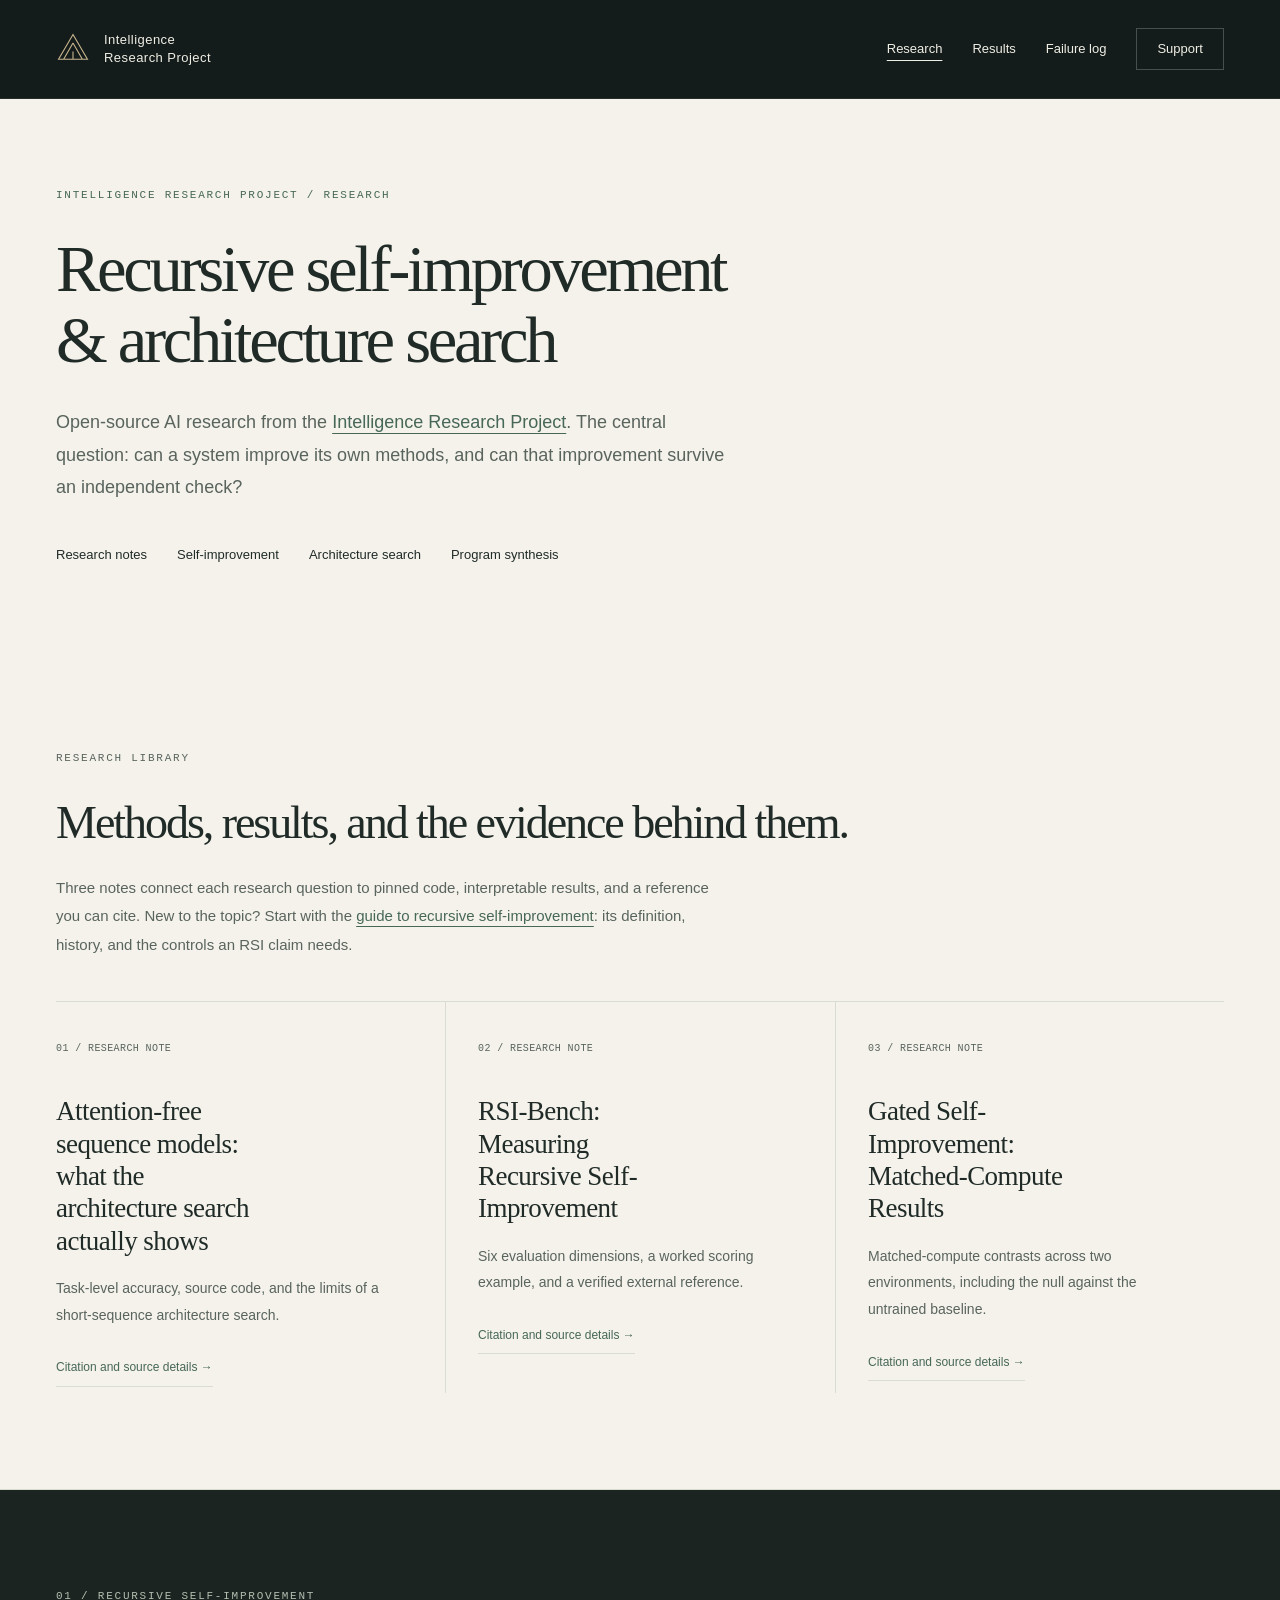
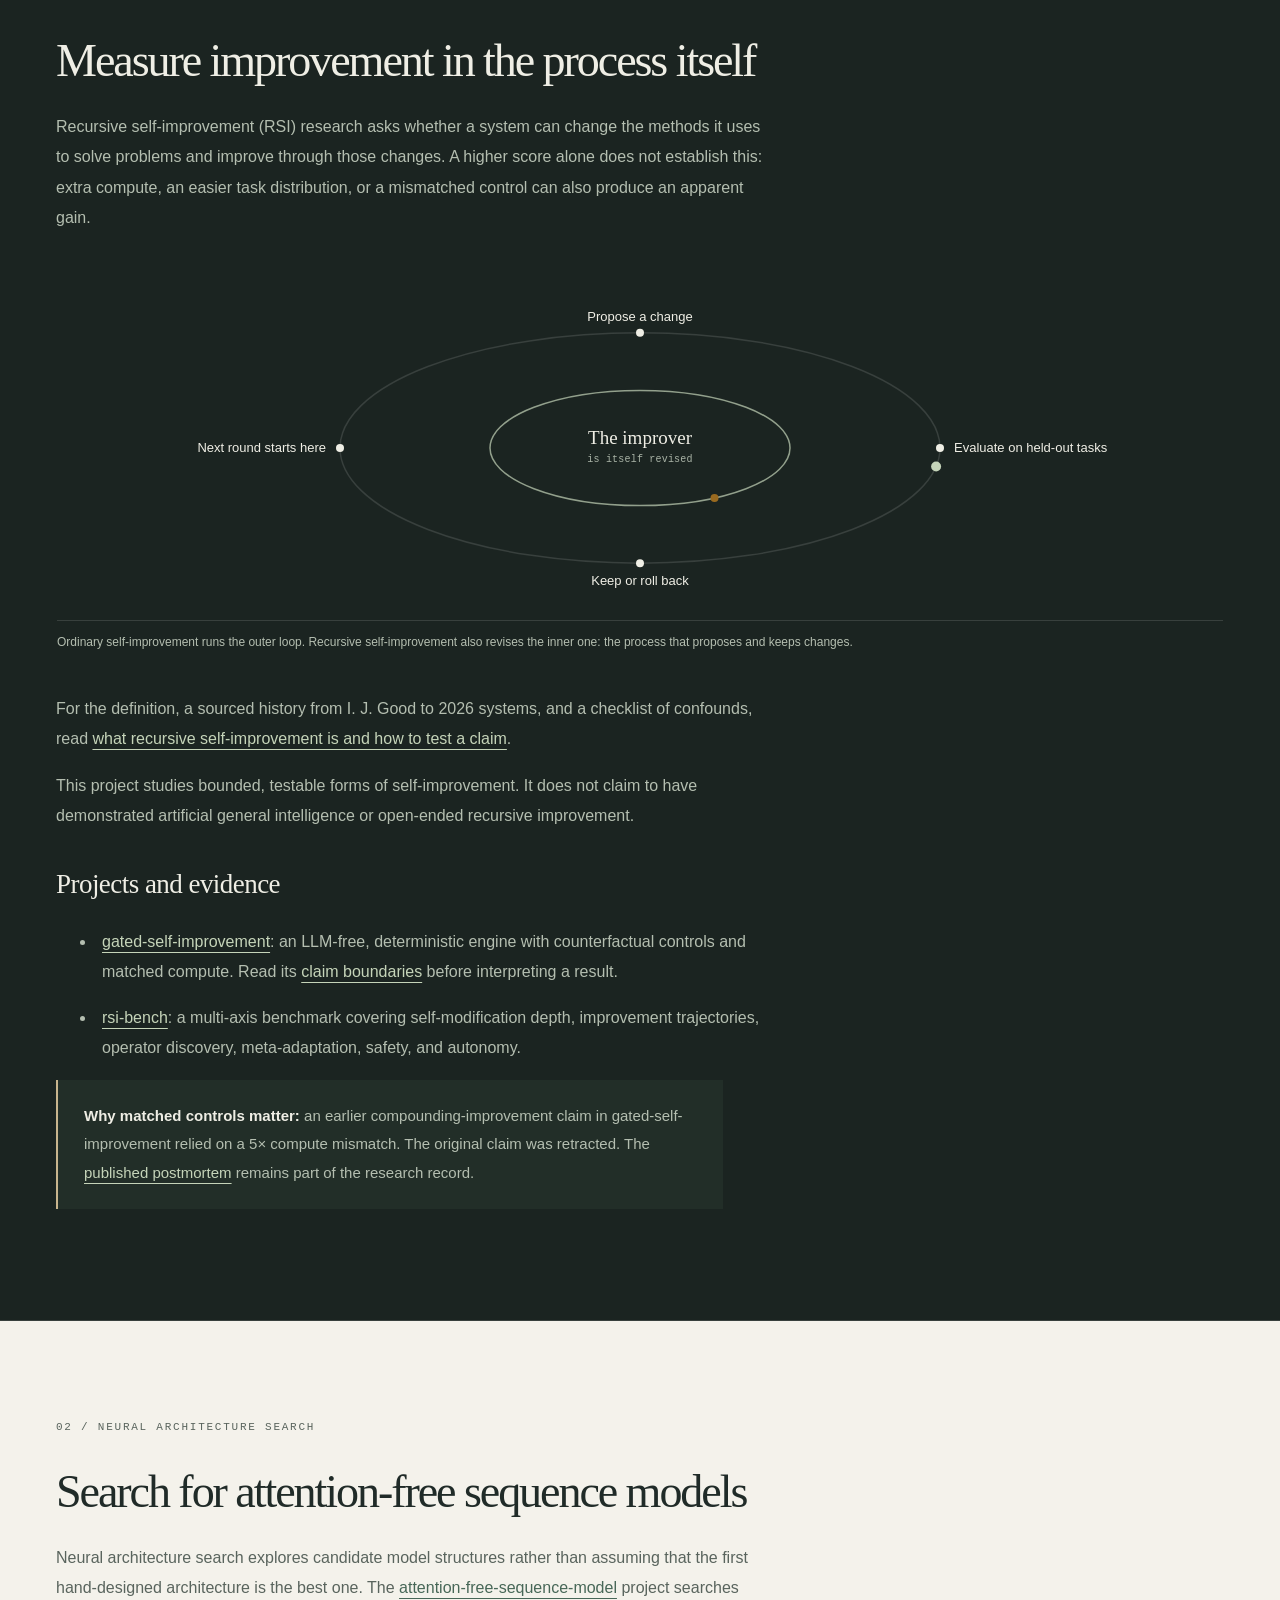
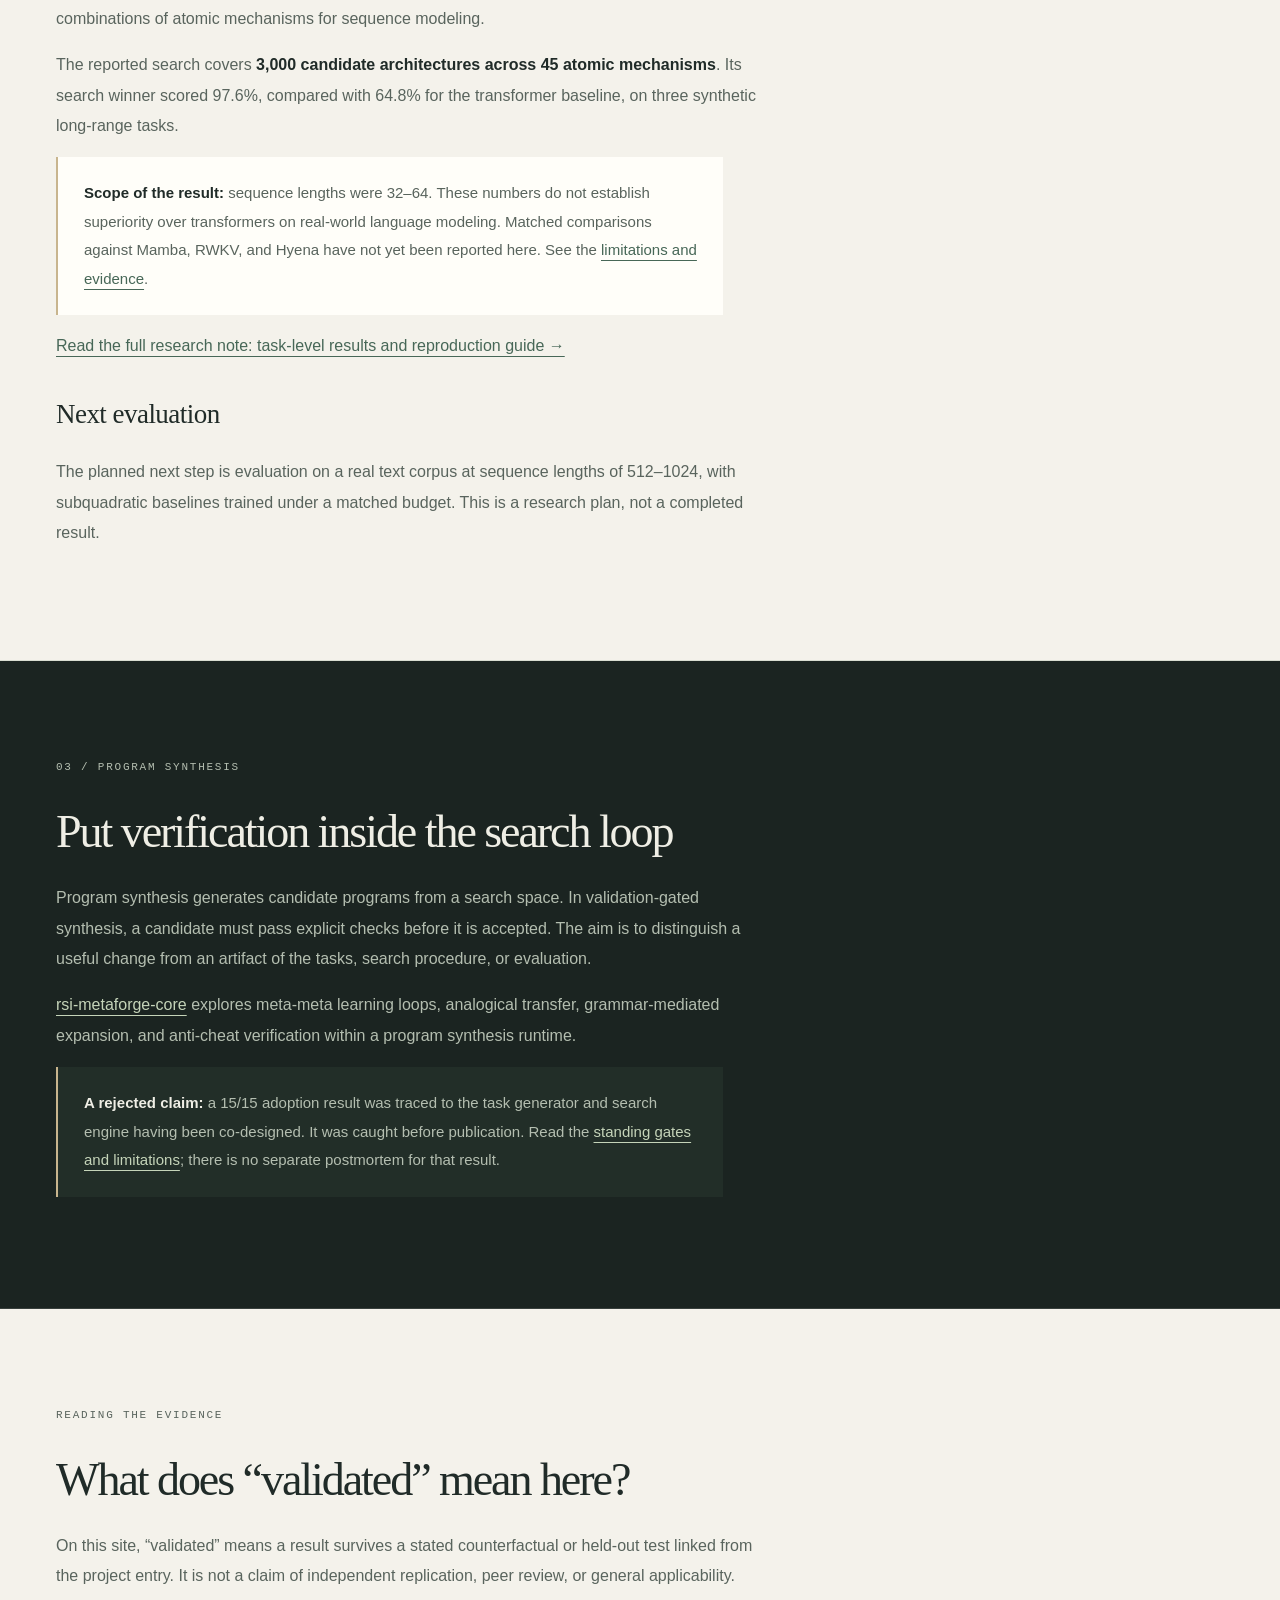
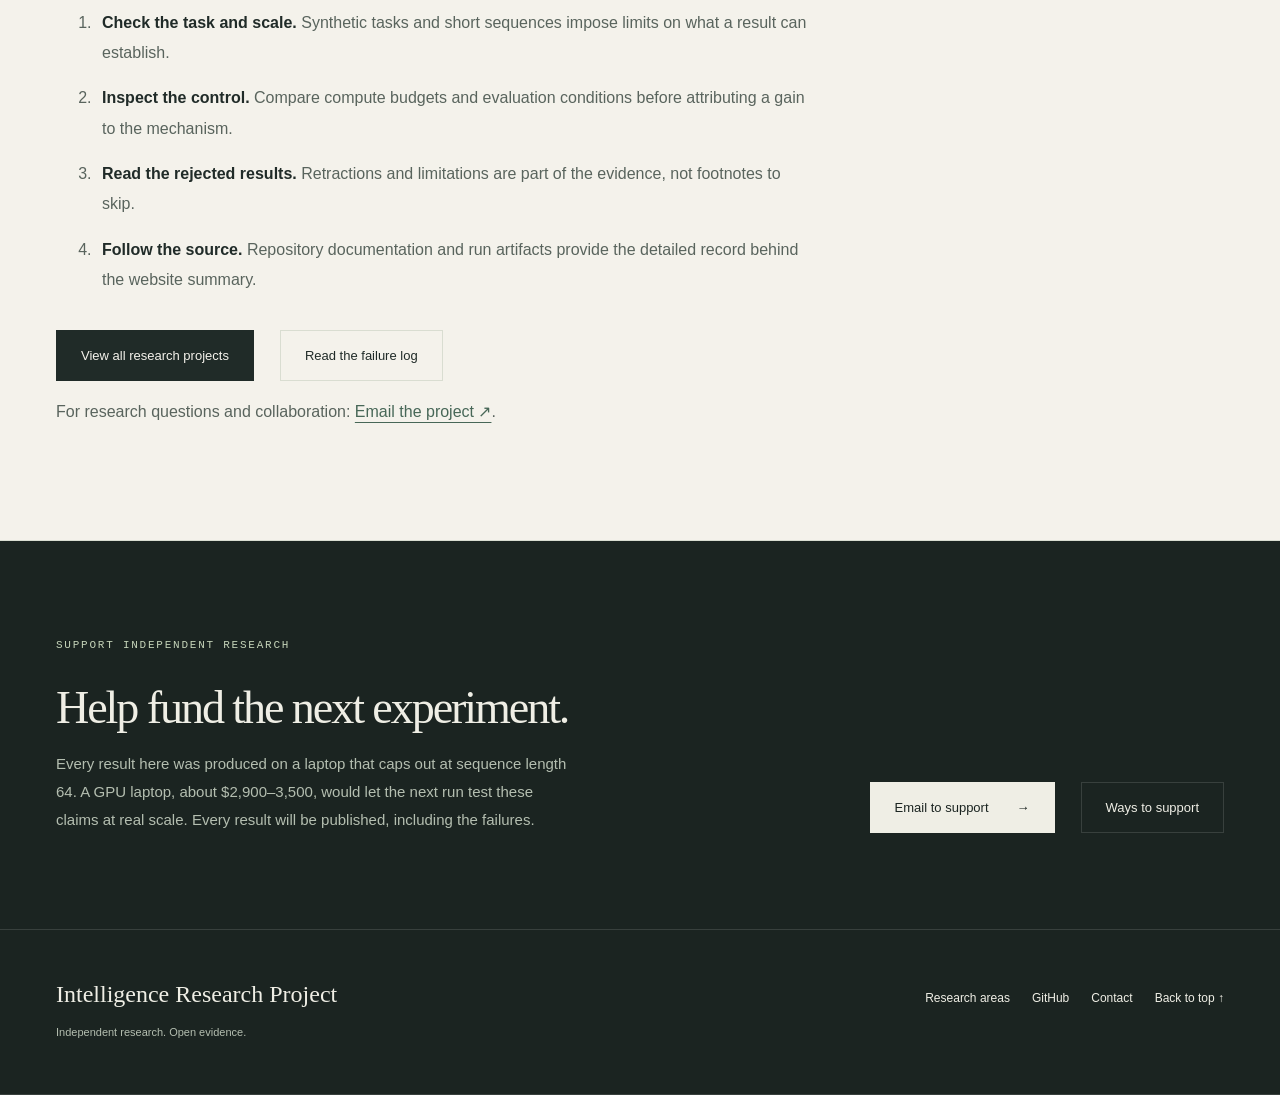
==== research/index.html @ 6c273c45 "Add the support band to the research hub" ====
<!DOCTYPE html>
<html lang="en">
<head>
<meta charset="UTF-8">
<meta name="viewport" content="width=device-width, initial-scale=1.0">
<title>Recursive Self-Improvement &amp; Neural Architecture Search | Intelligence Research Project</title>
<meta name="description" content="Explore recursive self-improvement, attention-free neural architecture search, and validation-gated program synthesis, with open-source experiments and limitations.">
<meta name="author" content="Intelligence Research Project">
<meta name="robots" content="index, follow, max-image-preview:large">
<link rel="canonical" href="https://sunghunkwag.github.io/research/">
<meta name="google-site-verification" content="VLRR7e_mlywf18lUX8r34llUfazIfXLyenjHkKhW1Kw">
<meta property="og:type" content="website">
<meta property="og:site_name" content="Intelligence Research Project">
<meta property="og:title" content="Recursive Self-Improvement &amp; Neural Architecture Search | Intelligence Research Project">
<meta property="og:description" content="Explore recursive self-improvement, attention-free neural architecture search, and validation-gated program synthesis, with open-source experiments and limitations.">
<meta property="og:url" content="https://sunghunkwag.github.io/research/">
<meta name="twitter:card" content="summary">
<meta name="twitter:title" content="Recursive Self-Improvement &amp; Neural Architecture Search | Intelligence Research Project">
<meta name="twitter:description" content="Explore recursive self-improvement, attention-free neural architecture search, and validation-gated program synthesis, with open-source experiments and limitations.">
<meta name="theme-color" content="#141b1b">
<link rel="icon" href="/assets/favicon.svg" type="image/svg+xml">
<link rel="stylesheet" href="/assets/site.css?v=20260926-support">
<script type="application/ld+json">{
  "@context": "https://schema.org",
  "@graph": [
    {
      "@type": "ResearchProject",
      "@id": "https://sunghunkwag.github.io/#project",
      "name": "Intelligence Research Project",
      "url": "https://sunghunkwag.github.io/",
      "sameAs": [
        "https://github.com/sunghunkwag"
      ],
      "description": "An independent, open-source AI research project studying recursive self-improvement, neural architecture search, and validation-gated program synthesis.",
      "knowsAbout": [
        "Artificial intelligence research",
        "Recursive self-improvement",
        "Neural architecture search",
        "Attention-free sequence models",
        "Program synthesis",
        "AI evaluation"
      ]
    },
    {
      "@type": "WebSite",
      "@id": "https://sunghunkwag.github.io/#website",
      "url": "https://sunghunkwag.github.io/",
      "name": "Intelligence Research Project",
      "inLanguage": "en",
      "publisher": {
        "@id": "https://sunghunkwag.github.io/#project"
      }
    },
    {
      "@type": "WebPage",
      "@id": "https://sunghunkwag.github.io/research/#webpage",
      "url": "https://sunghunkwag.github.io/research/",
      "name": "Recursive Self-Improvement & Neural Architecture Search | Intelligence Research Project",
      "description": "Explore recursive self-improvement, attention-free neural architecture search, and validation-gated program synthesis, with open-source experiments and limitations.",
      "inLanguage": "en",
      "isPartOf": {
        "@id": "https://sunghunkwag.github.io/#website"
      },
      "about": {
        "@id": "https://sunghunkwag.github.io/#project"
      }
    }
  ]
}</script>
<script src="/assets/motion.js?v=20260926-motion" defer></script>
<script src="/assets/charts.js?v=20260926-motion" defer></script>
</head>
<body id="top">
<div class="reading-progress" aria-hidden="true"></div><a class="skip-link" href="#main">Skip to content</a><div class="page"><nav class="topnav" aria-label="Main navigation">
    <div class="wrap topnav-inner">
      <a class="topnav-mark" href="/"><svg class="brand-symbol" width="34" height="34" viewBox="0 0 40 40" aria-hidden="true"><path d="M20 3 37 32H3Z M20 13 31 32 M20 13 9 32 M20 23v9" fill="none" stroke="currentColor" stroke-width="1.3"/></svg><span>Intelligence<br>Research Project</span></a>
      <div class="nav-links">
        <a href="/research/" aria-current="page">Research</a>
        <a href="/#results">Results</a>
        <a href="/#failures">Failure log</a>
        <a href="/#support">Support</a>
      </div>
    </div>
  </nav>
<main id="main" tabindex="-1">
<header class="hero-beat wrap"><p class="eyebrow">Intelligence Research Project / Research</p><h1>Recursive self-improvement &amp; architecture search</h1><p class="sub">Open-source AI research from the <a href="/">Intelligence Research Project</a>. The central question: can a system improve its own methods, and can that improvement survive an independent check?</p><div class="nav-links"><a href="#notes">Research notes</a><a href="#recursive-self-improvement">Self-improvement</a><a href="#neural-architecture-search">Architecture search</a><a href="#program-synthesis">Program synthesis</a></div></header>
<section class="band band-light research-section" id="notes"><div class="wrap"><p class="eyebrow">Research library</p><h2>Methods, results, and the evidence behind them.</h2><p class="section-intro">Three notes connect each research question to pinned code, interpretable results, and a reference you can cite. New to the topic? Start with the <a href="/research/recursive-self-improvement/">guide to recursive self-improvement</a>: its definition, history, and the controls an RSI claim needs.</p><div class="topic-grid"><article class="topic-card"><span class="topic-number">01 / RESEARCH NOTE</span><h3><a href="/research/attention-free-sequence-model/">Attention-free sequence models: what the architecture search actually shows</a></h3><p>Task-level accuracy, source code, and the limits of a short-sequence architecture search.</p><a href="/research/attention-free-sequence-model/#cite">Citation and source details →</a></article><article class="topic-card"><span class="topic-number">02 / RESEARCH NOTE</span><h3><a href="/research/rsi-bench/">RSI-Bench: Measuring Recursive Self-Improvement</a></h3><p>Six evaluation dimensions, a worked scoring example, and a verified external reference.</p><a href="/research/rsi-bench/#cite">Citation and source details →</a></article><article class="topic-card"><span class="topic-number">03 / RESEARCH NOTE</span><h3><a href="/research/gated-self-improvement/">Gated Self-Improvement: Matched-Compute Results</a></h3><p>Matched-compute contrasts across two environments, including the null against the untrained baseline.</p><a href="/research/gated-self-improvement/#cite">Citation and source details →</a></article></div></div></section>
<section class="band band-dark research-section" id="recursive-self-improvement"><div class="wrap"><p class="eyebrow">01 / Recursive self-improvement</p><h2>Measure improvement in the process itself</h2>
<p>Recursive self-improvement (RSI) research asks whether a system can change the methods it uses to solve problems and improve through those changes. A higher score alone does not establish this: extra compute, an easier task distribution, or a mismatched control can also produce an apparent gain.</p><figure class="viz viz-light" data-viz="loop" hidden><div class="viz-plot"></div><figcaption>Ordinary self-improvement runs the outer loop. Recursive self-improvement also revises the inner one: the process that proposes and keeps changes.</figcaption></figure>
<p>For the definition, a sourced history from I. J. Good to 2026 systems, and a checklist of confounds, read <a href="/research/recursive-self-improvement/">what recursive self-improvement is and how to test a claim</a>.</p><p>This project studies bounded, testable forms of self-improvement. It does not claim to have demonstrated artificial general intelligence or open-ended recursive improvement.</p>
<h3>Projects and evidence</h3><ul><li><a href="https://github.com/sunghunkwag/gated-self-improvement">gated-self-improvement</a>: an LLM-free, deterministic engine with counterfactual controls and matched compute. Read its <a href="https://github.com/sunghunkwag/gated-self-improvement#how-to-read-a-claim-here">claim boundaries</a> before interpreting a result.</li><li><a href="https://github.com/sunghunkwag/rsi-bench">rsi-bench</a>: a multi-axis benchmark covering self-modification depth, improvement trajectories, operator discovery, meta-adaptation, safety, and autonomy.</li></ul>
<p class="note"><strong>Why matched controls matter:</strong> an earlier compounding-improvement claim in gated-self-improvement relied on a 5× compute mismatch. The original claim was retracted. The <a href="https://github.com/sunghunkwag/gated-self-improvement/blob/main/results/UPGRADE_RESULTS.md">published postmortem</a> remains part of the research record.</p></div></section>
<section class="band band-light research-section" id="neural-architecture-search"><div class="wrap"><p class="eyebrow">02 / Neural architecture search</p><h2>Search for attention-free sequence models</h2>
<p>Neural architecture search explores candidate model structures rather than assuming that the first hand-designed architecture is the best one. The <a href="https://github.com/sunghunkwag/attention-free-sequence-model">attention-free-sequence-model</a> project searches combinations of atomic mechanisms for sequence modeling.</p>
<p>The reported search covers <strong>3,000 candidate architectures across 45 atomic mechanisms</strong>. Its search winner scored 97.6%, compared with 64.8% for the transformer baseline, on three synthetic long-range tasks.</p>
<p class="note"><strong>Scope of the result:</strong> sequence lengths were 32–64. These numbers do not establish superiority over transformers on real-world language modeling. Matched comparisons against Mamba, RWKV, and Hyena have not yet been reported here. See the <a href="https://github.com/sunghunkwag/attention-free-sequence-model#limitations">limitations and evidence</a>.</p>
<p><a href="/research/attention-free-sequence-model/">Read the full research note: task-level results and reproduction guide →</a></p>
<h3>Next evaluation</h3><p>The planned next step is evaluation on a real text corpus at sequence lengths of 512–1024, with subquadratic baselines trained under a matched budget. This is a research plan, not a completed result.</p></div></section>
<section class="band band-dark research-section" id="program-synthesis"><div class="wrap"><p class="eyebrow">03 / Program synthesis</p><h2>Put verification inside the search loop</h2>
<p>Program synthesis generates candidate programs from a search space. In validation-gated synthesis, a candidate must pass explicit checks before it is accepted. The aim is to distinguish a useful change from an artifact of the tasks, search procedure, or evaluation.</p>
<p><a href="https://github.com/sunghunkwag/rsi-metaforge-core">rsi-metaforge-core</a> explores meta-meta learning loops, analogical transfer, grammar-mediated expansion, and anti-cheat verification within a program synthesis runtime.</p>
<p class="note"><strong>A rejected claim:</strong> a 15/15 adoption result was traced to the task generator and search engine having been co-designed. It was caught before publication. Read the <a href="https://github.com/sunghunkwag/rsi-metaforge-core/blob/main/docs/05_limitations.md">standing gates and limitations</a>; there is no separate postmortem for that result.</p></div></section>
<section class="band band-light research-section" id="evaluation"><div class="wrap"><p class="eyebrow">Reading the evidence</p><h2>What does “validated” mean here?</h2><p>On this site, “validated” means a result survives a stated counterfactual or held-out test linked from the project entry. It is not a claim of independent replication, peer review, or general applicability.</p><ol><li><strong>Check the task and scale.</strong> Synthetic tasks and short sequences impose limits on what a result can establish.</li><li><strong>Inspect the control.</strong> Compare compute budgets and evaluation conditions before attributing a gain to the mechanism.</li><li><strong>Read the rejected results.</strong> Retractions and limitations are part of the evidence, not footnotes to skip.</li><li><strong>Follow the source.</strong> Repository documentation and run artifacts provide the detailed record behind the website summary.</li></ol><div class="hero-actions"><a class="btn btn-solid" href="/#results">View all research projects</a><a class="btn btn-ghost" href="/#failures">Read the failure log</a></div><p>For research questions and collaboration: <a href="mailto:sunghunkwag@gmail.com">Email the project ↗</a>.</p></div></section>
</main><section class="band band-dark support-strip" aria-labelledby="support-strip-title"><div class="wrap support-strip-inner"><div><p class="eyebrow">Support independent research</p><h2 id="support-strip-title">Help fund the next experiment.</h2><p>Every result here was produced on a laptop that caps out at sequence length 64. A GPU laptop, about $2,900&ndash;3,500, would let the next run test these claims at real scale. Every result will be published, including the failures.</p></div><div class="hero-actions"><a class="btn btn-solid" href="mailto:sunghunkwag@gmail.com?subject=Supporting%20the%20Intelligence%20Research%20Project&amp;body=Hello%2C%0A%0AI%20read%20a%20research%20note%20and%20would%20like%20to%20support%20the%20project.%0A%0AWhat%20I%20would%20like%20to%20support%20%28hardware%2C%20a%20specific%20experiment%2C%20other%29%3A%0AApproximate%20amount%3A%0A%0AThank%20you.">Email to support <span aria-hidden="true">→</span></a><a class="btn btn-ghost" href="/#support">Ways to support</a></div></div></section><footer class="band band-dark"><div class="wrap footer-inner">
  <p>Intelligence Research Project<br><span class="footer-note">Independent research. Open evidence.</span></p>
  <div class="nav-links"><a href="/research/">Research areas</a><a href="https://github.com/sunghunkwag">GitHub</a><a href="mailto:sunghunkwag@gmail.com">Contact</a><a href="#top">Back to top ↑</a></div>
  </div></footer></div></body></html>
---- assets/site.css ----
:root{
  --bg:#f4f2eb;--surface:#fffef9;--ink:#202b28;--ink-soft:#59645d;--ink-faint:#69736b;
  --line:#d9ddd1;--signal:#476757;--good:#347253;--fail:#9a4d3d;
  --dark:#141c1b;--cream:#efeee5;--brass:#c8b58e;
  --serif:Georgia,"Times New Roman",serif;--sans:"Segoe UI",Arial,sans-serif;--mono:Consolas,"Liberation Mono",monospace;
  color-scheme:light;
}
*{box-sizing:border-box;}
html{scroll-behavior:smooth;max-width:100%;}
body{margin:0;background:var(--bg);color:var(--ink);font-family:var(--sans);font-size:16px;line-height:1.7;-webkit-font-smoothing:antialiased;}
a{color:var(--signal);text-underline-offset:5px;text-decoration-thickness:1px;}
a:hover{color:var(--ink);}
a,button,summary{-webkit-tap-highlight-color:transparent;}
a:focus-visible,button:focus-visible,summary:focus-visible,[tabindex="0"]:focus-visible{outline:2px solid var(--brass);outline-offset:6px;}
main:focus{outline:none;}
[id]{scroll-margin-top:28px;}
img,svg{max-width:100%;}
button{font:inherit;}
.wrap{width:min(1240px,calc(100% - 112px));margin-inline:auto;}
.eyebrow{font:11px/1.6 var(--mono);letter-spacing:.16em;text-transform:uppercase;color:var(--signal);margin:0 0 28px;}
.mono{font-family:var(--mono);}
.skip-link{position:absolute;z-index:20;left:20px;top:12px;background:var(--cream);color:#17221c;padding:12px 20px;transform:translateY(-200%);}
.skip-link:focus{transform:none;}
.topnav{background:var(--dark);color:var(--cream);border-bottom:1px solid #ffffff14;}
.topnav-inner{min-height:98px;display:flex;align-items:center;justify-content:space-between;gap:24px;}
.topnav-mark{display:flex;align-items:center;gap:14px;color:var(--cream);text-decoration:none;font-size:13px;font-weight:500;line-height:1.35;letter-spacing:.035em;}
.topnav-mark:hover{color:white;}
.brand-symbol{color:var(--brass);flex-shrink:0;}
.nav-links{display:flex;align-items:center;flex-wrap:wrap;gap:12px 30px;}
.nav-links a{color:inherit;font-size:13px;text-decoration:none;padding:10px 0;}
.nav-links a:hover,.nav-links a[aria-current="page"]{text-decoration:underline;text-underline-offset:7px;}
.topnav .nav-links a:last-child{border:1px solid #ffffff38;padding:9px 20px;}
.home-hero{background:var(--dark);color:var(--cream);overflow:hidden;}
.hero-grid{display:grid;grid-template-columns:minmax(0,1.45fr) minmax(0,1fr);gap:35px;align-items:center;padding-block:88px 76px;}
.hero-copy .eyebrow{color:var(--brass);display:flex;align-items:center;gap:12px;}
.signal-dot{width:5px;height:5px;border-radius:50%;background:var(--brass);box-shadow:0 0 0 4px #c8b58e12;}
.hero-copy h1{font-family:var(--serif);font-size:clamp(50px,5.8vw,88px);font-weight:400;line-height:1.03;letter-spacing:-.055em;margin:0 0 34px;}
.hero-copy h1 span,.hero-copy h1 em{display:block;}
.hero-copy h1 em{font-weight:400;color:#d2d8c8;font-size:.85em;line-height:1.24;letter-spacing:-.045em;}
.hero-deck{font-size:18px;line-height:1.6;letter-spacing:-.015em;margin:0 0 16px;color:#e0e2d8;}
.hero-description{font-size:14px;line-height:1.8;max-width:49ch;margin:0;color:#aebbb1;}
.hero-actions{display:flex;align-items:center;gap:26px;flex-wrap:wrap;margin-top:34px;}
.btn{display:inline-flex;align-items:center;justify-content:space-between;gap:28px;padding:15px 24px;text-decoration:none;font-size:13px;line-height:1.5;font-weight:500;border:1px solid var(--line);transition:background .2s,color .2s;}
.btn-solid{background:var(--ink);border-color:var(--ink);color:var(--bg);}
.btn-solid:hover{background:var(--signal);border-color:var(--signal);color:white;}
.home-hero .btn-solid{background:var(--cream);border-color:var(--cream);color:#202b28;}
.home-hero .btn-solid:hover{background:#d4dfcf;}
.btn-ghost{color:var(--ink);background:transparent;}
.btn-ghost:hover{background:var(--surface);}
.text-link{display:inline-flex;gap:14px;align-items:center;font-size:12px;text-decoration:none;color:var(--cream);padding-block:12px;border-bottom:1px solid #ffffff36;}
.text-link:hover{color:white;border-color:var(--cream);}
.hero-figure{margin:0;min-width:0;}
.figure-top,figcaption{display:flex;align-items:center;justify-content:space-between;font:9px/1.7 var(--mono);letter-spacing:.13em;color:#aab9ae;}
.figure-top{padding-bottom:12px;border-bottom:1px solid #ffffff16;}
.research-orbit{width:100%;height:auto;display:block;margin-block:8px;}
figcaption{border-top:1px solid #ffffff16;padding-top:12px;}
.figure-cross{font-size:17px;color:var(--brass);}
.hero-foot{display:flex;align-items:center;justify-content:space-between;gap:20px;padding-block:24px;border-top:1px solid #ffffff16;font:9px/1.6 var(--mono);letter-spacing:.12em;color:#9eada2;}
.hero-foot a{color:#d8dfd0;text-decoration:none;display:flex;gap:26px;align-items:center;font-size:10px;}
.hero-foot span:last-child{color:#8f9e93;}
.band{border-bottom:1px solid var(--line);}
.band .wrap{padding-block:96px;}
.band-light{background:var(--bg);}
.band-dark{background:#1b2421;--bg:#1b2421;--surface:#222e28;--ink:#efeee5;--ink-soft:#b4beb0;--ink-faint:#aab4a7;--line:#ffffff20;--signal:#c5d4b9;--good:#bad2a8;--fail:#e8b4a4;color:var(--ink);}
h2{font:400 clamp(34px,3.6vw,52px)/1.13 var(--serif);letter-spacing:-.045em;margin:0 0 25px;}
h3{font-weight:500;line-height:1.35;}
.section-intro{max-width:58ch;color:var(--ink-soft);font-size:15px;line-height:1.85;margin:0 0 42px;}
.thesis-card{display:grid;grid-template-columns:1fr 2.1fr;gap:50px;}
.thesis-card>.eyebrow{margin-top:10px;}
.thesis-copy>p:first-child{font:400 clamp(23px,2.6vw,34px)/1.5 var(--serif);letter-spacing:-.025em;margin:0;max-width:42ch;}
.trackline{font:10px/1.8 var(--mono);color:var(--ink-soft);margin-top:25px;}
.topic-grid{display:grid;grid-template-columns:repeat(3,minmax(0,1fr));gap:0;border-top:1px solid var(--line);}
.topic-card{padding:30px 32px 6px 0;}
.topic-card+.topic-card{padding-left:32px;border-left:1px solid var(--line);}
.topic-number{font:10px/1.6 var(--mono);color:var(--ink-soft);letter-spacing:.04em;}
.topic-card h3{font:400 28px/1.15 var(--serif);letter-spacing:-.035em;margin:32px 0 18px;min-height:65px;max-width:15ch;}
.topic-card p{font-size:14px;line-height:1.9;color:var(--ink-soft);margin:0 0 24px;}
.topic-card a{font-size:12px;text-decoration:none;border-bottom:1px solid var(--line);padding-bottom:8px;display:inline-block;}
.topic-card a:hover{border-color:var(--signal);}
.topic-card h3 a{font:inherit;line-height:inherit;color:var(--ink);border:0;padding:0;display:inline;}
.topic-card h3 a:hover{text-decoration:underline;}
#axes td,#axes th{text-align:left;}
#testing td,#testing th{text-align:left;vertical-align:top;}
#testing tbody tr:last-child{background:none;font-weight:inherit;}
#cite p{overflow-wrap:anywhere;}
.log-group{display:grid;grid-template-columns:repeat(3,minmax(0,1fr));gap:20px;}
.section-heading,.log-note{grid-column:1/-1;}
.section-heading h2{margin-bottom:0;}
.log-note{font-size:14px;line-height:1.8;color:var(--ink-soft);max-width:70ch;margin:0 0 22px;}
.entry{border:1px solid var(--line);height:100%;padding:28px;display:flex;flex-direction:column;gap:20px;background:var(--surface);}
.entry-head{display:flex;flex-direction:column;align-items:flex-start;gap:16px;}
.entry-tag{font:500 15px/1.5 var(--sans);overflow-wrap:anywhere;margin:0;letter-spacing:-.01em;}
.entry-tag a{color:var(--ink);text-decoration:none;}
.entry-tag a:hover{text-decoration:underline;}
.entry-meta{display:flex;align-items:center;flex-wrap:wrap;gap:10px 14px;}
.entry-date,.entry-evidence{font:10px/1.7 var(--mono);color:var(--ink-soft);}
.entry-evidence{text-underline-offset:4px;}
.status{font:9px/1.7 var(--mono);text-transform:uppercase;letter-spacing:.05em;display:inline-flex;align-items:center;gap:6px;}
.led{width:5px;height:5px;border-radius:50%;background:currentColor;display:inline-block;}
.status.ok{color:var(--good);}.status.bad{color:var(--fail);}
.entry p{font-size:14px;line-height:1.85;color:var(--ink-soft);margin:0;}
.entry strong{color:var(--ink);font-weight:500;}
.featured-project{grid-column:1/-1;}
.featured-project .entry{padding:40px;background:#25322b;}
.featured-project .entry-head{flex-direction:row;justify-content:space-between;flex-wrap:wrap;}
.featured-project .entry-tag{font:400 26px/1.2 var(--serif);}
.featured-project .entry p{max-width:90ch;}
.metric-row{display:flex;flex-wrap:wrap;gap:52px;align-items:baseline;padding-block:12px;}
.metric-row .num{font:400 66px/1 var(--serif);letter-spacing:-.04em;color:var(--good);}
.metric-row .num.base{font-size:46px;color:var(--ink-soft);}
.metric-row .lbl{display:block;font:10px/1.7 var(--mono);color:var(--ink-soft);margin-top:12px;}
.metric-scope{font-size:11px!important;line-height:1.8!important;}
.band-light .log-group{grid-template-columns:repeat(2,minmax(0,1fr));}
.entry-bad{background:transparent;border-width:1px 0 0;padding:28px 28px 0 0;}
.stats{display:grid;grid-template-columns:repeat(4,minmax(0,1fr));}
.stat{padding:0 24px;text-align:center;border-right:1px solid var(--line);}
.stat:last-child{border:0;}
.stat .n{font:400 clamp(34px,4vw,54px)/1 var(--serif);letter-spacing:-.04em;color:var(--ink);}
.stat .l{font:10px/1.7 var(--mono);color:var(--ink-soft);margin-top:15px;}
.band:has(.stats) .wrap{padding-block:48px;}
.support{position:relative;max-width:810px;margin-inline:auto;}
.support-mark{position:absolute;right:0;top:0;width:85px;height:85px;stroke:var(--signal);opacity:.35;}
.support h2{max-width:15ch;margin-bottom:30px;}
.support p{font-size:15px;line-height:1.85;color:var(--ink-soft);max-width:70ch;}
.contact{display:flex;flex-wrap:wrap;gap:14px;margin-top:30px;}
.funding-details{margin-top:26px;border-top:1px solid var(--line);border-bottom:1px solid var(--line);padding-block:16px;}
.funding-details summary{cursor:pointer;display:flex;justify-content:space-between;align-items:center;gap:16px;font-size:13px;list-style:none;}
.funding-details summary::-webkit-details-marker{display:none;}
.funding-details[open] summary span{transform:rotate(45deg);}
.footer-inner{display:flex;align-items:flex-start;justify-content:space-between;flex-wrap:wrap;gap:28px;}
footer.band .wrap{padding-block:48px;}
.footer-inner>p{font:400 24px/1.4 var(--serif);margin:0;}
.footer-note{font:11px/1.8 var(--sans);color:var(--ink-soft);}
.footer-inner .nav-links{gap:12px 22px;}
.footer-inner .nav-links a{font-size:12px;}
.hero-beat{padding-block:88px 76px;}
.hero-beat h1{font:400 clamp(40px,5.2vw,70px)/1.08 var(--serif);letter-spacing:-.05em;max-width:21ch;margin:0 0 30px;}
.hero-beat .sub{max-width:68ch;color:var(--ink-soft);font-size:18px;line-height:1.8;margin:0 0 30px;}
.hero-beat .nav-links{font-size:13px;}
.research-section h3{font:400 27px/1.2 var(--serif);letter-spacing:-.02em;margin-top:36px;}
.research-section p,.research-section li{max-width:80ch;color:var(--ink-soft);line-height:1.9;}
.research-section li{margin-bottom:15px;padding-left:6px;}
.research-section strong{color:var(--ink);font-weight:600;}
.note{padding:22px 26px;border-left:2px solid var(--brass);background:var(--surface);font-size:15px;}
.article-header{padding-top:36px;}
.article-header h1{font-size:clamp(35px,4.5vw,60px);}
.breadcrumbs{display:flex;flex-wrap:wrap;gap:10px;font-size:12px;color:var(--ink-soft);margin-bottom:42px;}
.article-meta{font-size:12px;color:var(--ink-soft);}
.table-scroll{overflow-x:auto;margin-block:28px;border:1px solid var(--line);}
table{border-collapse:collapse;width:100%;min-width:640px;font-variant-numeric:tabular-nums;font-size:14px;}
caption{text-align:left;padding:20px;font-size:13px;color:var(--ink-soft);}
th,td{padding:16px 20px;border-top:1px solid var(--line);text-align:right;}
th:first-child{text-align:left;}thead th{font-size:12px;font-weight:500;}tbody tr:last-child{background:var(--surface);font-weight:600;}
pre{overflow-x:auto;white-space:pre;padding:24px;background:var(--surface);border:1px solid var(--line);font-size:13px;}
code{font-family:var(--mono);font-size:.9em;overflow-wrap:anywhere;}
pre code{overflow-wrap:normal;}
.reveal{opacity:1;}
@media(min-width:1550px){.hero-grid{padding-block:108px 96px;}}
@media(max-width:1050px){.wrap{width:calc(100% - 72px);}.hero-grid{gap:28px;grid-template-columns:1.3fr 1fr;}.hero-copy h1{font-size:62px;}.hero-actions{gap:18px;}.hero-foot>span:last-child{display:none;}.log-group{grid-template-columns:1fr;}.section-heading,.log-note,.featured-project{grid-column:auto;}.entry-head{flex-direction:row;justify-content:space-between;flex-wrap:wrap;}.topic-card h3{font-size:25px;}.thesis-card{gap:30px;}}
@media(max-width:760px){.wrap{width:calc(100% - 40px);}.topnav-inner{min-height:84px;gap:18px;flex-wrap:wrap;padding-block:20px;}.topnav-mark{font-size:12px;}.brand-symbol{width:28px;height:28px;}.topnav .nav-links{width:100%;gap:24px;border-top:1px solid #ffffff16;padding-top:12px;}.topnav .nav-links a{font-size:12px;padding:6px 0;}.topnav .nav-links a:last-child{border:0;padding:6px 0;margin-left:auto;}.hero-grid{grid-template-columns:1fr;padding-block:54px 40px;gap:44px;}.hero-copy h1{font-size:clamp(48px,10.5vw,76px);}.hero-copy h1 em{font-size:.8em;}.hero-deck{font-size:17px;}.hero-description{font-size:14px;}.hero-figure{width:min(360px,100%);margin-inline:auto;}.hero-foot{font-size:8px;gap:16px;}.hero-foot a{font-size:9px;gap:14px;}.band .wrap{padding-block:64px;}h2{font-size:38px;}.thesis-card{grid-template-columns:1fr;gap:8px;}.thesis-card>.eyebrow{margin:0 0 18px;}.topic-grid{grid-template-columns:1fr;}.topic-card,.topic-card+.topic-card{border:0;border-bottom:1px solid var(--line);padding:26px 0;}.topic-card h3{min-height:0;max-width:none;font-size:30px;margin:20px 0 14px;}.topic-card p{max-width:55ch;}.log-group,.band-light .log-group{grid-template-columns:1fr;}.entry,.featured-project .entry{padding:24px;}.featured-project .entry-tag{font-size:23px;}.entry-head,.featured-project .entry-head{flex-direction:column;}.entry-meta{gap:8px 12px;}.entry-bad{padding:24px 0;}.metric-row{gap:30px;}.metric-row .num{font-size:56px;}.metric-row .num.base{font-size:40px;}.stats{grid-template-columns:repeat(2,minmax(0,1fr));gap:32px 0;}.stat:nth-child(2){border:0;}.support-mark{width:60px;height:60px;}.support h2{font-size:40px;padding-right:48px;}.footer-inner .nav-links{gap:12px 20px;}.hero-beat{padding-block:56px;}.hero-beat h1{font-size:44px;}.article-header h1{font-size:37px;}.hero-beat .sub{font-size:16px;}.research-section h3{font-size:25px;}.research-section p,.research-section li{font-size:15px;}.note{padding:20px;}.breadcrumbs{margin-bottom:30px;}}
@media(max-width:370px){.hero-copy h1{font-size:45px;}.hero-actions{align-items:flex-start;flex-direction:column;gap:12px;}.hero-foot{align-items:flex-start;flex-direction:column;gap:12px;}.topnav .nav-links{gap:20px;}.entry-meta{font-size:9px;}.hero-beat h1{font-size:37px;}}
@media(prefers-reduced-motion:reduce){html{scroll-behavior:auto;}*,*::before,*::after{animation:none!important;transition:none!important;}}
@media print{.topnav,.hero-figure,.hero-foot,.skip-link,.hero-actions{display:none;}.wrap{width:100%;}.home-hero,.band-dark{background:white;color:#111;--ink:#111;--ink-soft:#333;--line:#ccc;--surface:white;--good:#164;--signal:#234;}.hero-grid{display:block;}.hero-copy h1 em,.hero-deck,.hero-description{color:#222;}.band .wrap{padding-block:30px;}.entry{break-inside:avoid;background:white;}.research-section p{color:#333;}}

/* Interactive manifold and progressive motion. */
.manifold-stage{position:relative;aspect-ratio:1;isolation:isolate;}
.manifold-canvas{position:absolute;inset:0;width:100%;height:100%;display:none;}
.has-manifold .manifold-canvas{display:block;}
.has-manifold .research-orbit{opacity:0;}
.manifold-stage .research-orbit{margin:0;}
.motion-toggle{border:1px solid #ffffff30;background:transparent;color:#c8d0c3;font:10px/1.5 var(--mono);letter-spacing:.04em;padding:8px 12px;cursor:pointer;min-height:36px;transition:background .25s,border-color .25s;}
.motion-toggle:hover{background:#ffffff0c;border-color:#c8b58e;}
.motion-toggle[hidden]{display:none;}
.reading-progress{position:fixed;inset:0 0 auto;height:2px;background:var(--brass);z-index:30;transform:scaleX(0);transform-origin:left;pointer-events:none;}
.btn,.topic-card,.entry{transition:transform .45s cubic-bezier(.16,1,.3,1),background .25s,border-color .25s,box-shadow .45s;}
@media(hover:hover) and (prefers-reduced-motion:no-preference){.btn:hover{transform:translateY(-3px);box-shadow:0 8px 24px #00000012;}.topic-card:hover{transform:translateY(-5px);}.entry:hover{transform:translateY(-4px);border-color:#9caf9977;}.btn span,.text-link span{transition:transform .35s;}.btn:hover span,.text-link:hover span{transform:translate(3px,-2px);}}
.motion-paused{scroll-behavior:auto;}
.motion-paused .btn,.motion-paused .topic-card,.motion-paused .entry{transition:none;transform:none;}
@media(prefers-reduced-motion:reduce){.reading-progress{display:none;}}
@media print{.manifold-canvas,.motion-toggle,.reading-progress{display:none!important;}}

/* Monochrome research bar landscape. */
.manifold-stage{background:radial-gradient(ellipse at 50% 47%,#ffffff08,transparent 66%);}
.manifold-stage::after{content:"";position:absolute;left:24%;right:24%;height:6%;bottom:7%;background:#00000077;border-radius:50%;filter:blur(15px);z-index:-1;pointer-events:none;}
@media(min-width:1051px){.hero-grid{grid-template-columns:minmax(0,1.3fr) minmax(0,1.1fr);gap:20px;}}

.hero-figure{color:#dddddd;filter:grayscale(1);}
.network-legend{display:flex;justify-content:space-between;gap:10px;font:10px/1.5 var(--mono);letter-spacing:.08em;color:#bbbbbb;margin-top:-34px;position:relative;}
.network-feedback{text-align:center;font:9px/1.5 var(--mono);letter-spacing:.12em;color:#888888;margin:18px 0 26px;}
.hero-figure figcaption{gap:16px;}
@media(max-width:760px){.network-legend{font-size:8px;gap:6px;margin-top:-16px;}.network-feedback{font-size:8px;}}

.hero-figure figcaption>span{font-size:9px;line-height:1.6;max-width:28ch;}

/* Restrained neutral halo around the translucent geometry. */
.manifold-canvas{filter:drop-shadow(0 0 5px #ffffff1a);}

/* Motion layer v2: page transitions, depth on hover, lit dark bands, drawn timelines. */
@view-transition{navigation:auto;}
::view-transition-old(root){animation:.35s cubic-bezier(.4,0,1,1) both vt-out;}
::view-transition-new(root){animation:.55s cubic-bezier(.16,1,.3,1) both vt-in;}
@keyframes vt-out{to{opacity:0;transform:translateY(-10px);}}
@keyframes vt-in{from{opacity:0;transform:translateY(14px);}}
.topnav{view-transition-name:topnav;}
.tilt{position:relative;transform:perspective(1100px) rotateX(var(--rx,0deg)) rotateY(var(--ry,0deg)) translateY(var(--lift,0px));transform-style:preserve-3d;}
.tilt::after{content:"";position:absolute;inset:0;pointer-events:none;opacity:0;transition:opacity .45s;background:radial-gradient(520px circle at var(--gx,50%) var(--gy,50%),#ffffff14,transparent 42%);}
.band-light .tilt::after{background:radial-gradient(520px circle at var(--gx,50%) var(--gy,50%),#47675714,transparent 42%);}
@media(hover:hover) and (prefers-reduced-motion:no-preference){
  .topic-card.tilt:hover,.entry.tilt:hover{transform:perspective(1100px) rotateX(var(--rx,0deg)) rotateY(var(--ry,0deg)) translateY(-6px);transition:transform .18s ease-out,background .25s,border-color .25s,box-shadow .45s;}
  .entry.tilt:hover{box-shadow:0 26px 60px -30px #000000b0;}
  .tilt:hover::after{opacity:1;}
  .btn.magnetic{transform:translate(var(--mx,0px),var(--my,0px));}
  .btn.magnetic:hover{transform:translate(var(--mx,0px),calc(var(--my,0px) - 3px));transition:transform .15s ease-out,background .25s,border-color .25s,box-shadow .45s;}
  .band-dark.lit,.home-hero.lit{background-image:radial-gradient(640px circle at var(--sx,50%) var(--sy,50%),#c8b58e10,transparent 62%);}
}
.motion-paused .tilt,.motion-paused .btn.magnetic{transform:none;}
.motion-paused .tilt::after{display:none;}
@supports (animation-timeline:view()){
  @media(prefers-reduced-motion:no-preference){
    #history ol{position:relative;}
    #history ol::before{content:"";position:absolute;left:-18px;top:.6em;bottom:.6em;width:1px;background:var(--line);}
    #history ol::after{content:"";position:absolute;left:-18px;top:.6em;bottom:.6em;width:1px;background:var(--brass);transform-origin:top;animation:draw-line linear both;animation-timeline:view();animation-range:entry 20% cover 70%;}
    @keyframes draw-line{from{transform:scaleY(0);}to{transform:scaleY(1);}}
    .hero-figure .manifold-stage{animation:hero-drift linear both;animation-timeline:scroll(root);animation-range:0 90vh;}
    @keyframes hero-drift{to{transform:translateY(60px) scale(.94);opacity:.55;}}
  }
}
@media(prefers-reduced-motion:reduce){::view-transition-group(*),::view-transition-old(*),::view-transition-new(*){animation:none!important;}}

/* Interactive research figures (assets/charts.js). Brass #bb8733 and blue #3b8fc7 pass the
   categorical CVD, lightness, chroma and contrast checks on the dark chart surface. */
.viz{position:relative;margin:40px 0;padding:26px 28px 18px;border:1px solid var(--line);background:var(--surface);}
.viz[hidden]{display:none;}
.viz-head{display:flex;flex-wrap:wrap;justify-content:space-between;align-items:baseline;gap:10px 28px;margin-bottom:18px;}
.research-section .viz-title{margin:0;font:400 21px/1.3 var(--serif);letter-spacing:-.01em;color:var(--ink);max-width:none;}
.viz-legend{list-style:none;margin:0;padding:0;display:flex;flex-wrap:wrap;gap:6px 20px;font:11px/1.6 var(--mono);color:var(--ink-soft);}
.research-section .viz-legend li{display:flex;align-items:center;gap:8px;margin:0;padding:0;font-size:11px;line-height:1.6;}
.key{display:inline-block;width:10px;height:10px;flex:none;}
.key-dot{border-radius:50%;}.key-square{border-radius:2px;}.key-bar{width:16px;height:8px;border-radius:0 3px 3px 0;}
.viz-plot{position:relative;width:100%;}
.viz svg{display:block;overflow:visible;}
.viz-grid{stroke:var(--line);stroke-width:1;fill:none;}
.viz-zero{stroke:var(--ink-faint);stroke-width:1;}
.viz-tick,.viz-axis{font:10px var(--mono);fill:var(--ink-faint);letter-spacing:.02em;}
.viz-label{font:13px var(--sans);fill:var(--ink);}
.viz-label.strong{font-weight:600;}
.viz-value{font:11px var(--mono);fill:var(--ink);}
.viz-stem{stroke-width:2;stroke-linecap:round;opacity:.5;}
.viz-mark,.agg-dot{stroke:var(--surface);stroke-width:2;}
.viz-bar{transition:opacity .2s;}
.viz-hit{fill:transparent;cursor:pointer;outline:none;}
.viz-hit:focus-visible{stroke:var(--ink);stroke-width:1.5;}
.viz-tip{position:absolute;z-index:4;pointer-events:none;display:flex;flex-direction:column;gap:2px;padding:9px 12px;background:#0f1514;border:1px solid #ffffff26;box-shadow:0 12px 30px -12px #000;color:#efeee5;white-space:nowrap;}
.viz-tip[hidden]{display:none;}
.viz-tip strong{font:600 15px/1.2 var(--sans);}
.viz-tip span{font:10px/1.5 var(--mono);color:#b4beb0;}
.viz figcaption{display:block;border-top:1px solid var(--line);margin-top:16px;padding-top:12px;font:12px/1.65 var(--sans);letter-spacing:0;color:var(--ink-soft);}
.lane-track{fill:var(--line);}
.lane-tag{font:10px var(--mono);fill:#fffef9;letter-spacing:.06em;}
.refit{fill:none;stroke:var(--ink-faint);stroke-width:1.5;opacity:.3;transition:opacity .35s,stroke .35s;}
.refit.on{opacity:1;stroke:#bb8733;}
.viz-light{background:transparent;border-color:transparent;padding:10px 0 0;}
.loop-path{fill:none;stroke:var(--line);stroke-width:1.5;}
.loop-path.inner{stroke:var(--signal);stroke-width:1.5;opacity:.7;}
.loop-node{fill:var(--ink);}
.loop-dot{fill:var(--signal);}
.loop-dot.inner{fill:#9a6a1f;}
.loop-core{font:400 19px var(--serif);fill:var(--ink);}
.viz-wide .viz-plot{display:grid;grid-template-columns:minmax(0,1.15fr) minmax(0,1fr);gap:8px 40px;align-items:start;}
.agg-presets{grid-column:1/-1;display:flex;flex-wrap:wrap;gap:8px;margin-bottom:6px;}
.agg-presets button{font:11px/1.4 var(--mono);letter-spacing:.03em;padding:8px 12px;border:1px solid var(--line);background:transparent;color:var(--ink);cursor:pointer;transition:border-color .2s,background .2s;}
.agg-presets button:hover{border-color:#bb8733;background:#ffffff08;}
.agg-controls{grid-column:1;grid-row:2 / span 2;}
.agg-row{display:grid;grid-template-columns:18px minmax(0,1fr) minmax(90px,130px) 40px;align-items:center;gap:10px;padding:9px 0;border-bottom:1px solid var(--line);}
.agg-row label{font-size:13px;line-height:1.4;color:var(--ink);}
.agg-row.is-off label{color:var(--ink-faint);text-decoration:line-through;}
.agg-row output{font:12px var(--mono);color:var(--ink);text-align:right;}
.agg-row input{accent-color:#bb8733;margin:0;}
.agg-row input[type=range]{width:100%;}
.agg-radar{grid-column:2;width:100%;max-width:400px;justify-self:center;}
.agg-shape{fill:#bb873324;stroke:#bb8733;stroke-width:2;stroke-linejoin:round;}
.agg-dot{fill:#bb8733;}
.agg-radar .viz-tick.muted{opacity:.3;}
.agg-readout{grid-column:2;display:flex;flex-direction:column;gap:14px;}
.agg-meter>div:first-child{display:flex;justify-content:space-between;gap:12px;font-size:12px;color:var(--ink-soft);margin-bottom:6px;}
.agg-meter strong{font:600 15px var(--sans);color:var(--ink);}
.agg-meter>div:last-child{height:8px;background:var(--line);border-radius:0 4px 4px 0;overflow:hidden;}
.agg-meter i{display:block;height:100%;transform-origin:left;transition:transform .55s cubic-bezier(.16,1,.3,1);border-radius:0 4px 4px 0;}
.agg-meter.is-score i{background:#bb8733;}
.agg-meter.is-context i{background:#6f7c75;}
.research-section .agg-note{font-size:13px;line-height:1.7;margin:0;}
@media(max-width:760px){.viz{padding:20px 16px 14px;margin:30px 0;}.viz-wide .viz-plot{grid-template-columns:1fr;}.agg-controls,.agg-radar,.agg-readout{grid-column:1;grid-row:auto;}.agg-row{grid-template-columns:18px minmax(0,1fr) 40px;row-gap:4px;}.agg-row output{grid-column:3;grid-row:1;}.agg-row input[type=range]{grid-column:2 / span 2;grid-row:2;}}
@media(prefers-reduced-motion:reduce){.agg-meter i,.refit{transition:none;}}
@media print{.viz{display:none!important;}}
.agg-radar .viz-tick{font-size:12.5px;}

/* Support: email-first asks on the homepage and a support band on every research page. */
.support-note{font-size:13px!important;color:var(--ink-faint)!important;margin-top:18px;}
.support-ways{display:grid;grid-template-columns:repeat(3,minmax(0,1fr));gap:18px;max-width:1080px;margin:56px auto 0;}
.support-way{border:1px solid var(--line);background:var(--surface);padding:26px 26px 22px;display:flex;flex-direction:column;gap:12px;}
.support-way h3{font:400 24px/1.2 var(--serif);letter-spacing:-.02em;margin:6px 0 0;color:var(--ink);}
.support-way p{font-size:14px;line-height:1.8;color:var(--ink-soft);margin:0;flex:1;}
.support-way .text-link{font-size:13px;align-self:flex-start;}
.support-promises{list-style:none;padding:0;margin:30px auto 0;max-width:1080px;display:flex;flex-wrap:wrap;gap:10px 28px;font:11px/1.6 var(--mono);color:var(--ink-soft);}
.support-promises li{position:relative;padding-left:16px;}
.support-promises li::before{content:"";position:absolute;left:0;top:.55em;width:6px;height:6px;border-radius:50%;background:var(--good);}
.support-strip .support-strip-inner{display:grid;grid-template-columns:minmax(0,1.5fr) auto;gap:28px 60px;align-items:end;}
.support-strip h2{margin:0 0 16px;}
.support-strip p:not(.eyebrow){max-width:62ch;color:var(--ink-soft);font-size:15px;line-height:1.85;margin:0;}
.support-strip .hero-actions{margin:0;flex-wrap:wrap;}
@media(max-width:900px){.support-ways{grid-template-columns:1fr;}.support-strip .support-strip-inner{grid-template-columns:1fr;}}
@media print{.support-strip{display:none;}}
.support-way .text-link{color:var(--signal);font-weight:500;text-decoration:none;border-bottom:1px solid currentColor;padding-bottom:4px;}
.support-way .text-link:hover{color:var(--ink);}
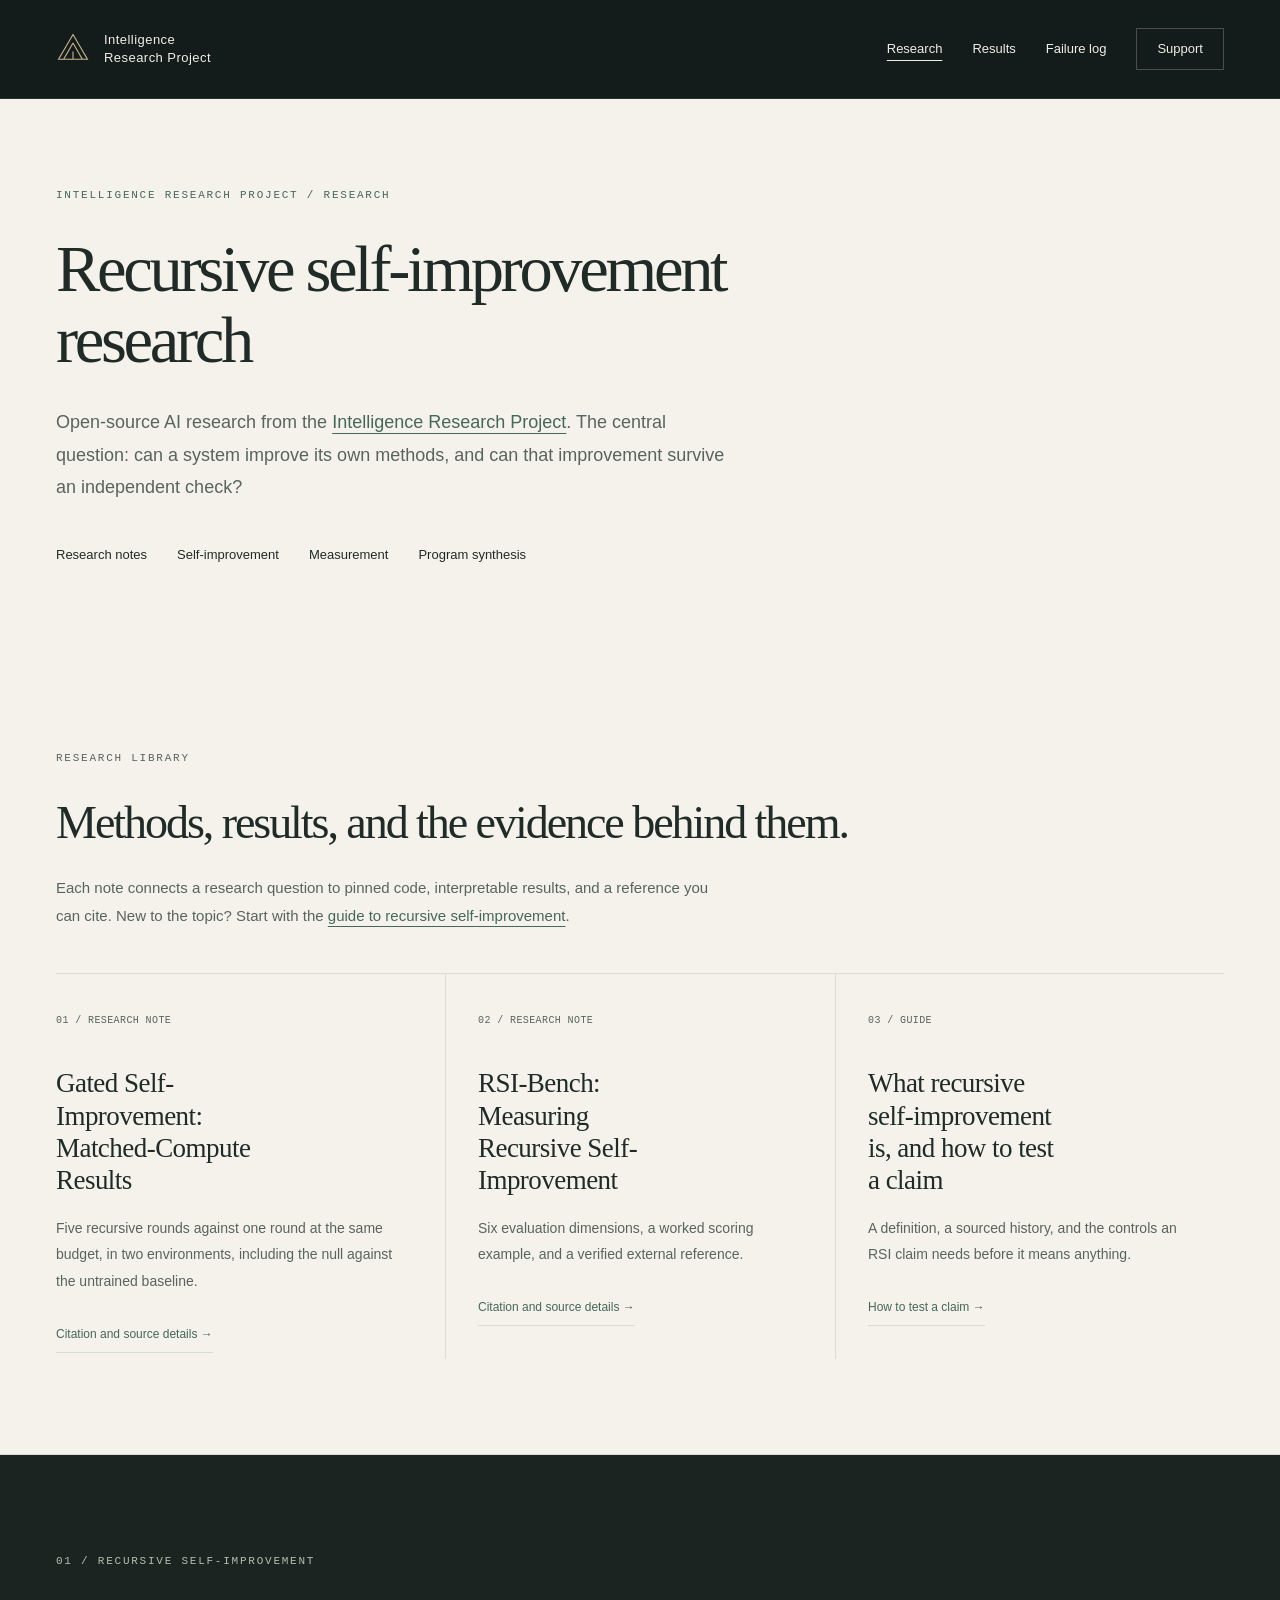
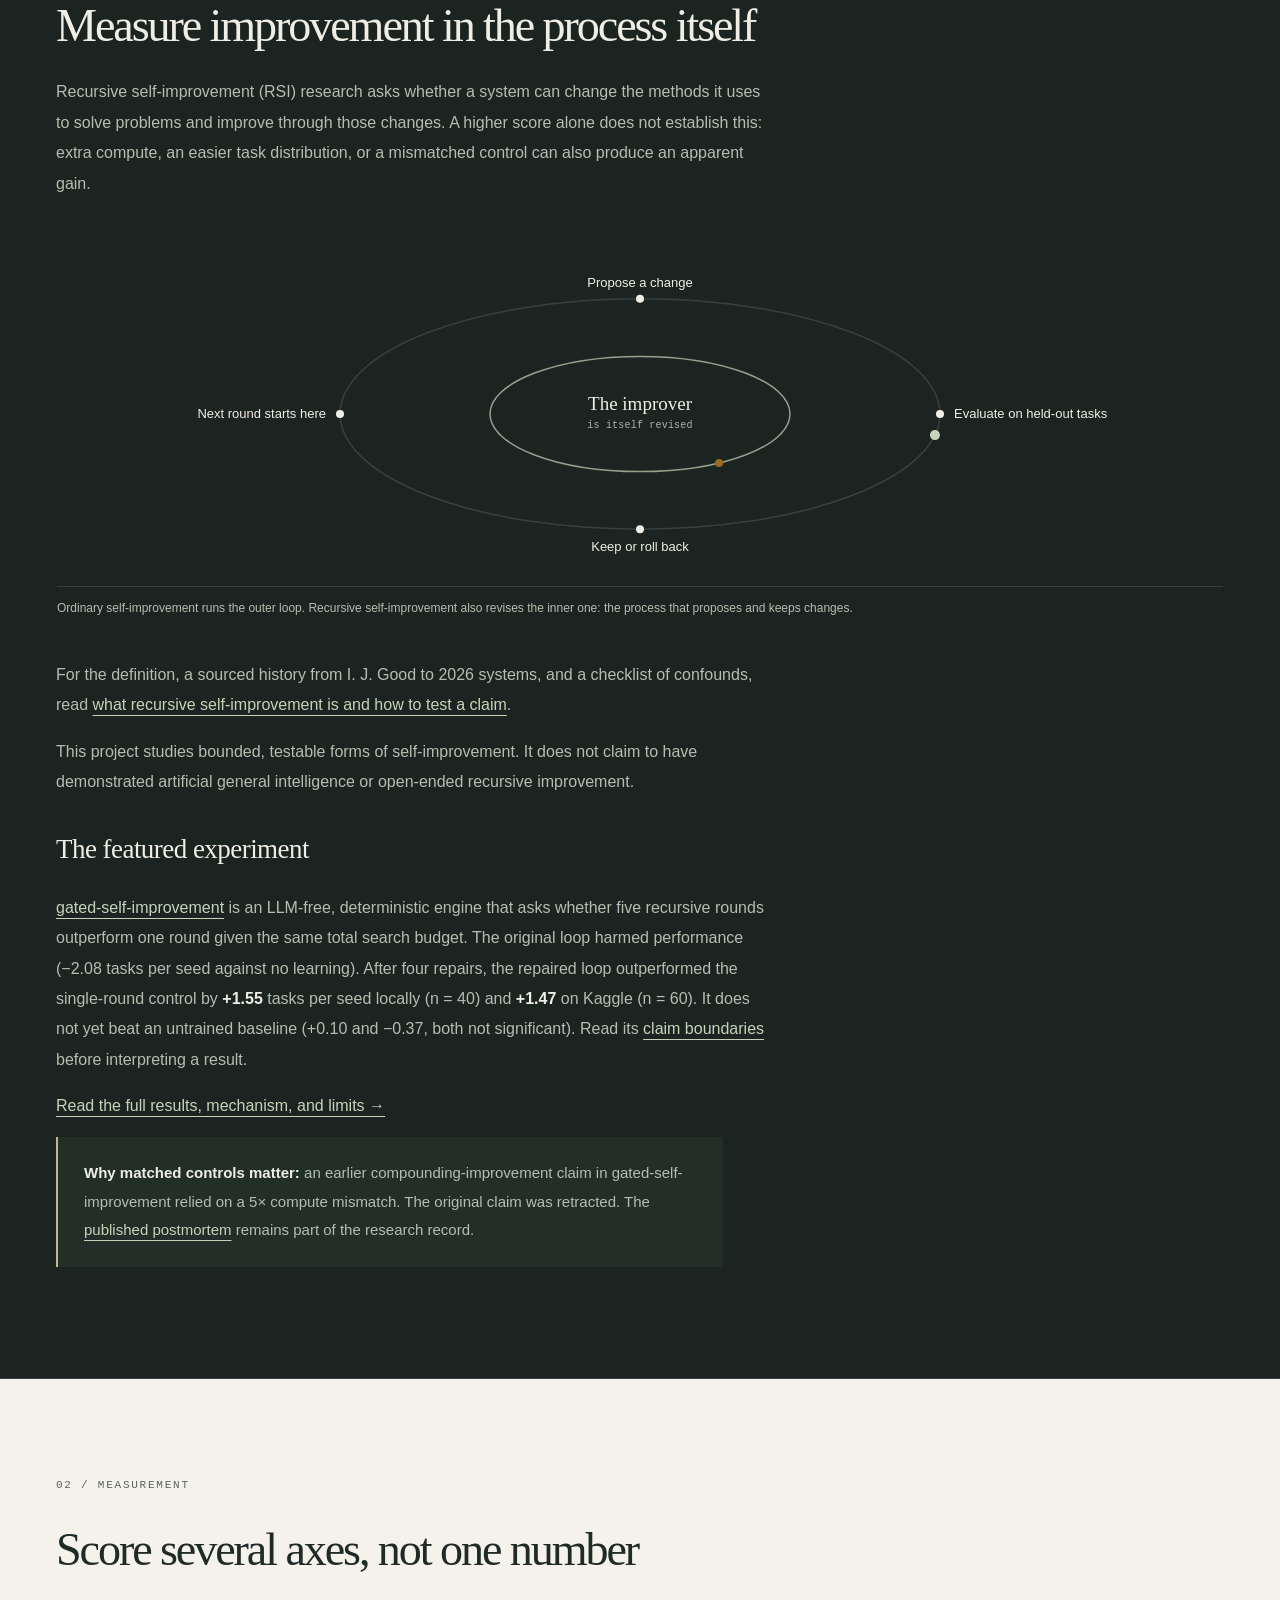
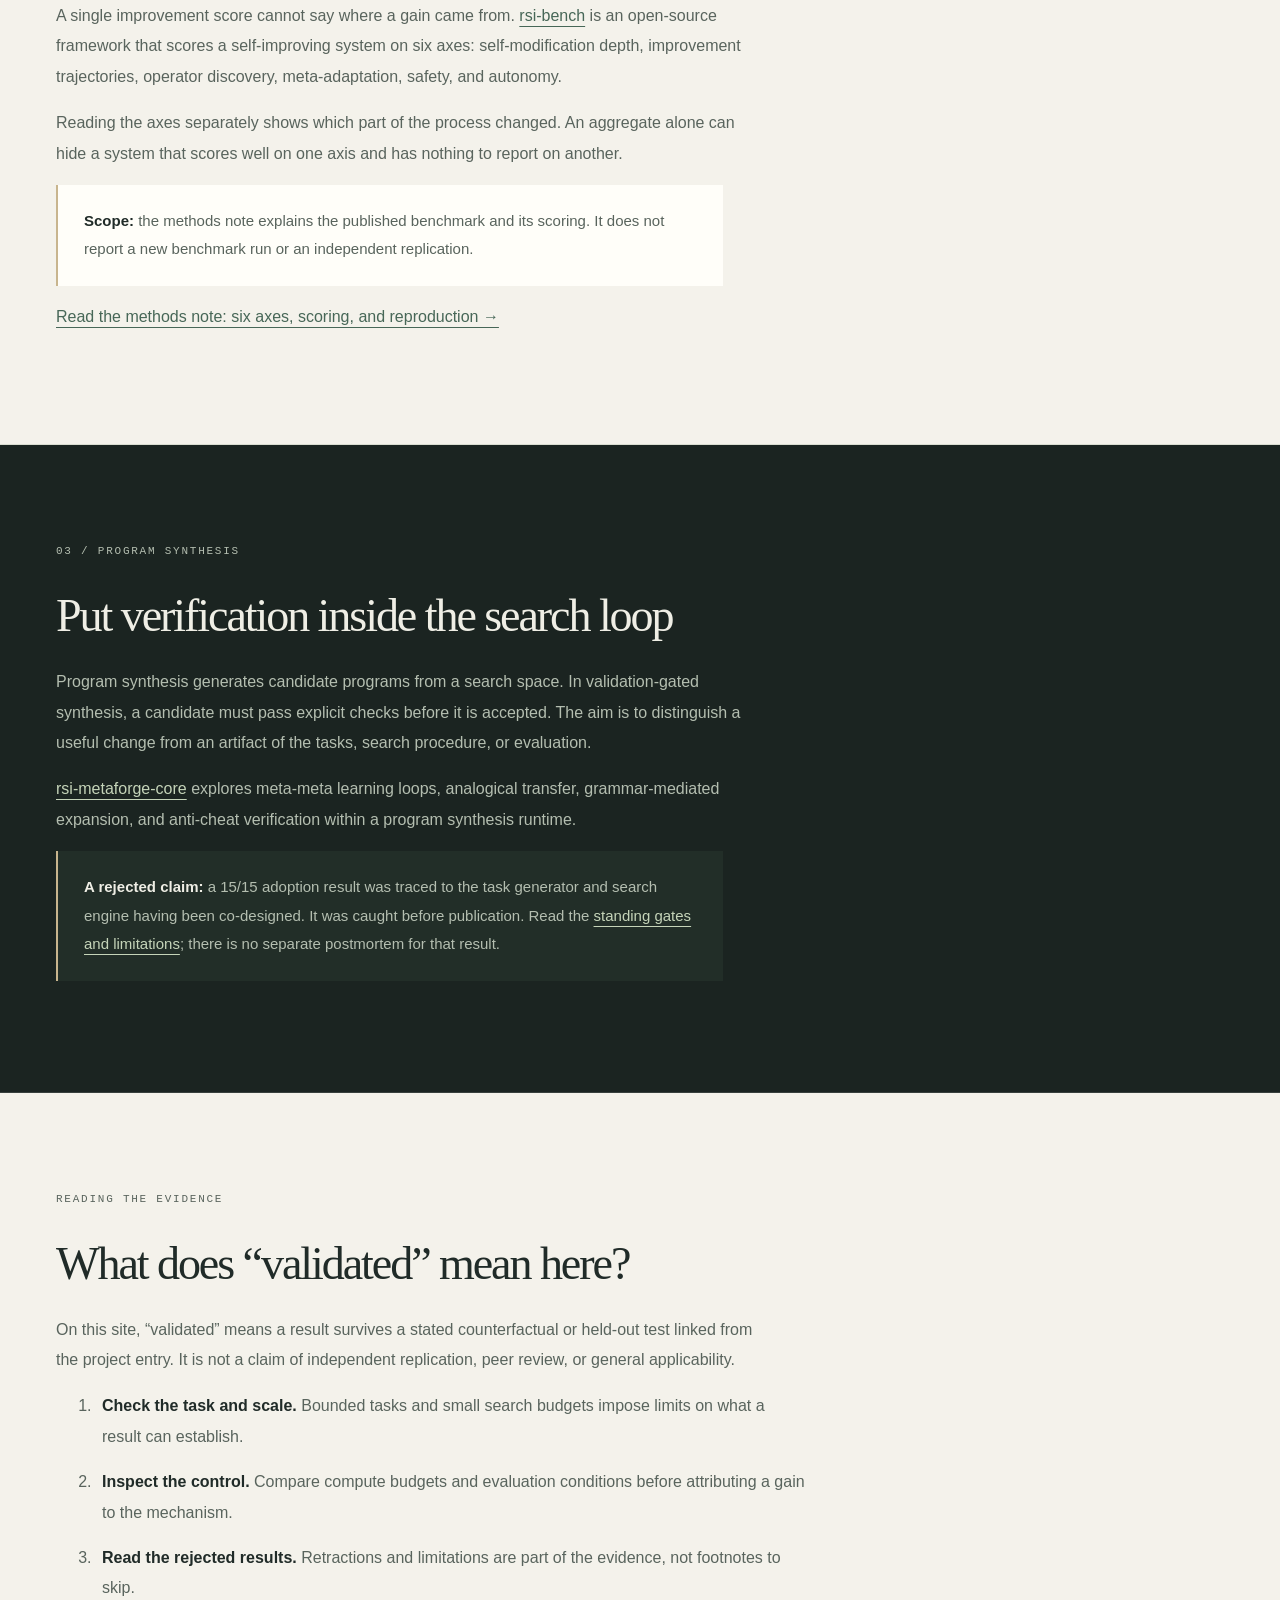
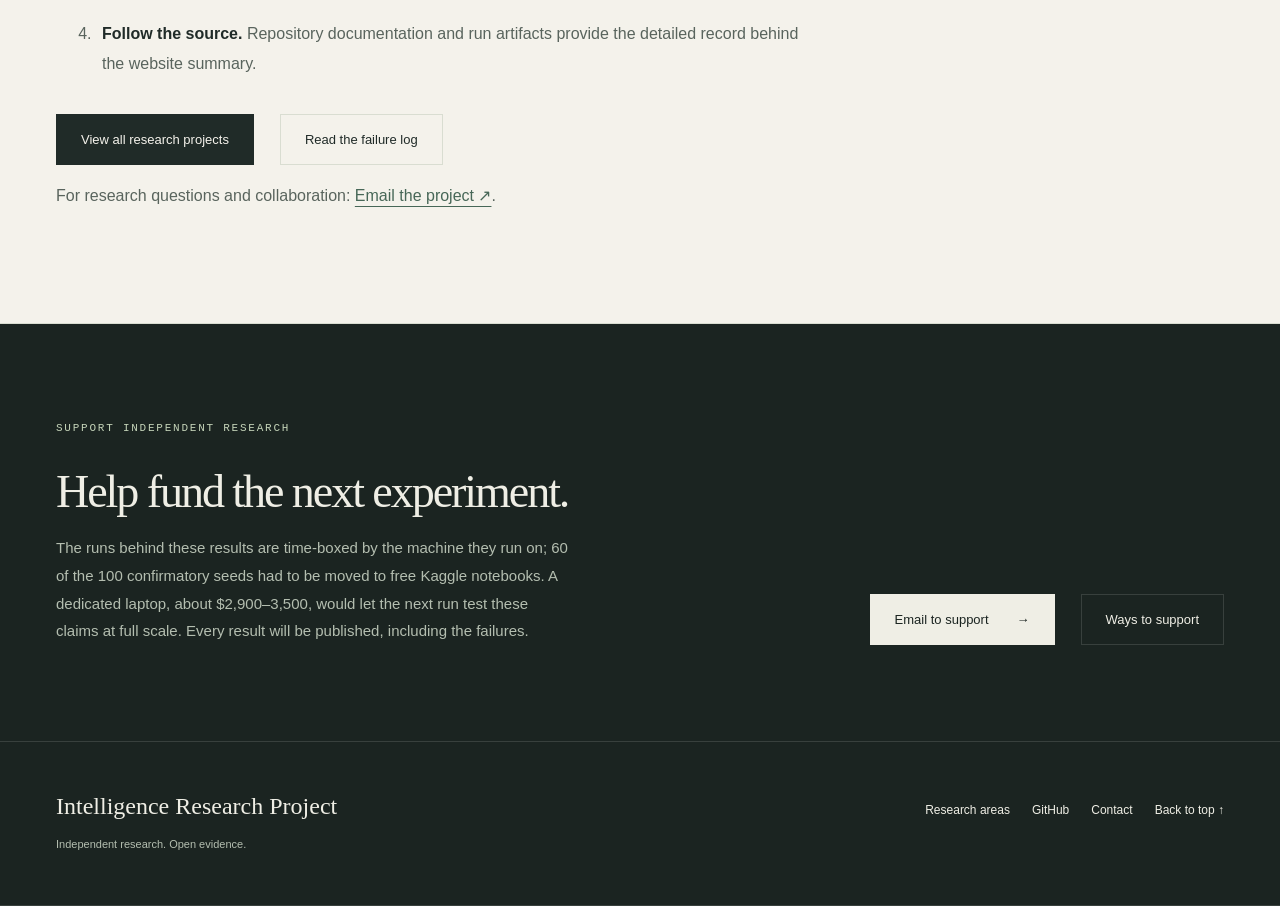
==== commit a156c343: "Lead the research hub with gated-self-improvement" ====
--- a/research/index.html
+++ b/research/index.html
@@ -3,23 +3,23 @@
 <head>
 <meta charset="UTF-8">
 <meta name="viewport" content="width=device-width, initial-scale=1.0">
-<title>Recursive Self-Improvement &amp; Neural Architecture Search | Intelligence Research Project</title>
-<meta name="description" content="Explore recursive self-improvement, attention-free neural architecture search, and validation-gated program synthesis, with open-source experiments and limitations.">
+<title>Recursive Self-Improvement Research: Experiments and Methods | Intelligence Research Project</title>
+<meta name="description" content="Explore recursive self-improvement experiments with matched-compute controls, a multi-axis RSI benchmark, and validation-gated program synthesis, with open code and limitations.">
 <meta name="author" content="Intelligence Research Project">
 <meta name="robots" content="index, follow, max-image-preview:large">
 <link rel="canonical" href="https://sunghunkwag.github.io/research/">
 <meta name="google-site-verification" content="VLRR7e_mlywf18lUX8r34llUfazIfXLyenjHkKhW1Kw">
 <meta property="og:type" content="website">
 <meta property="og:site_name" content="Intelligence Research Project">
-<meta property="og:title" content="Recursive Self-Improvement &amp; Neural Architecture Search | Intelligence Research Project">
-<meta property="og:description" content="Explore recursive self-improvement, attention-free neural architecture search, and validation-gated program synthesis, with open-source experiments and limitations.">
+<meta property="og:title" content="Recursive Self-Improvement Research: Experiments and Methods | Intelligence Research Project">
+<meta property="og:description" content="Explore recursive self-improvement experiments with matched-compute controls, a multi-axis RSI benchmark, and validation-gated program synthesis, with open code and limitations.">
 <meta property="og:url" content="https://sunghunkwag.github.io/research/">
 <meta name="twitter:card" content="summary">
-<meta name="twitter:title" content="Recursive Self-Improvement &amp; Neural Architecture Search | Intelligence Research Project">
-<meta name="twitter:description" content="Explore recursive self-improvement, attention-free neural architecture search, and validation-gated program synthesis, with open-source experiments and limitations.">
+<meta name="twitter:title" content="Recursive Self-Improvement Research: Experiments and Methods | Intelligence Research Project">
+<meta name="twitter:description" content="Explore recursive self-improvement experiments with matched-compute controls, a multi-axis RSI benchmark, and validation-gated program synthesis, with open code and limitations.">
 <meta name="theme-color" content="#141b1b">
 <link rel="icon" href="/assets/favicon.svg" type="image/svg+xml">
-<link rel="stylesheet" href="/assets/site.css?v=20260926-support">
+<link rel="stylesheet" href="/assets/site.css?v=20260927-gated">
 <script type="application/ld+json">{
   "@context": "https://schema.org",
   "@graph": [
@@ -31,12 +31,11 @@
       "sameAs": [
         "https://github.com/sunghunkwag"
       ],
-      "description": "An independent, open-source AI research project studying recursive self-improvement, neural architecture search, and validation-gated program synthesis.",
+      "description": "An independent, open-source AI research project studying recursive self-improvement, how to measure it, and validation-gated program synthesis.",
       "knowsAbout": [
         "Artificial intelligence research",
         "Recursive self-improvement",
-        "Neural architecture search",
-        "Attention-free sequence models",
+        "Counterfactual evaluation",
         "Program synthesis",
         "AI evaluation"
       ]
@@ -55,8 +54,8 @@
       "@type": "WebPage",
       "@id": "https://sunghunkwag.github.io/research/#webpage",
       "url": "https://sunghunkwag.github.io/research/",
-      "name": "Recursive Self-Improvement & Neural Architecture Search | Intelligence Research Project",
-      "description": "Explore recursive self-improvement, attention-free neural architecture search, and validation-gated program synthesis, with open-source experiments and limitations.",
+      "name": "Recursive Self-Improvement Research: Experiments and Methods | Intelligence Research Project",
+      "description": "Explore recursive self-improvement experiments with matched-compute controls, a multi-axis RSI benchmark, and validation-gated program synthesis, with open code and limitations.",
       "inLanguage": "en",
       "isPartOf": {
         "@id": "https://sunghunkwag.github.io/#website"
@@ -68,7 +67,7 @@
   ]
 }</script>
 <script src="/assets/motion.js?v=20260926-motion" defer></script>
-<script src="/assets/charts.js?v=20260926-motion" defer></script>
+<script src="/assets/charts.js?v=20260927-gated" defer></script>
 </head>
 <body id="top">
 <div class="reading-progress" aria-hidden="true"></div><a class="skip-link" href="#main">Skip to content</a><div class="page"><nav class="topnav" aria-label="Main navigation">
@@ -83,25 +82,20 @@
     </div>
   </nav>
 <main id="main" tabindex="-1">
-<header class="hero-beat wrap"><p class="eyebrow">Intelligence Research Project / Research</p><h1>Recursive self-improvement &amp; architecture search</h1><p class="sub">Open-source AI research from the <a href="/">Intelligence Research Project</a>. The central question: can a system improve its own methods, and can that improvement survive an independent check?</p><div class="nav-links"><a href="#notes">Research notes</a><a href="#recursive-self-improvement">Self-improvement</a><a href="#neural-architecture-search">Architecture search</a><a href="#program-synthesis">Program synthesis</a></div></header>
-<section class="band band-light research-section" id="notes"><div class="wrap"><p class="eyebrow">Research library</p><h2>Methods, results, and the evidence behind them.</h2><p class="section-intro">Three notes connect each research question to pinned code, interpretable results, and a reference you can cite. New to the topic? Start with the <a href="/research/recursive-self-improvement/">guide to recursive self-improvement</a>: its definition, history, and the controls an RSI claim needs.</p><div class="topic-grid"><article class="topic-card"><span class="topic-number">01 / RESEARCH NOTE</span><h3><a href="/research/attention-free-sequence-model/">Attention-free sequence models: what the architecture search actually shows</a></h3><p>Task-level accuracy, source code, and the limits of a short-sequence architecture search.</p><a href="/research/attention-free-sequence-model/#cite">Citation and source details →</a></article><article class="topic-card"><span class="topic-number">02 / RESEARCH NOTE</span><h3><a href="/research/rsi-bench/">RSI-Bench: Measuring Recursive Self-Improvement</a></h3><p>Six evaluation dimensions, a worked scoring example, and a verified external reference.</p><a href="/research/rsi-bench/#cite">Citation and source details →</a></article><article class="topic-card"><span class="topic-number">03 / RESEARCH NOTE</span><h3><a href="/research/gated-self-improvement/">Gated Self-Improvement: Matched-Compute Results</a></h3><p>Matched-compute contrasts across two environments, including the null against the untrained baseline.</p><a href="/research/gated-self-improvement/#cite">Citation and source details →</a></article></div></div></section>
+<header class="hero-beat wrap"><p class="eyebrow">Intelligence Research Project / Research</p><h1>Recursive self-improvement research</h1><p class="sub">Open-source AI research from the <a href="/">Intelligence Research Project</a>. The central question: can a system improve its own methods, and can that improvement survive an independent check?</p><div class="nav-links"><a href="#notes">Research notes</a><a href="#recursive-self-improvement">Self-improvement</a><a href="#measurement">Measurement</a><a href="#program-synthesis">Program synthesis</a></div></header>
+<section class="band band-light research-section" id="notes"><div class="wrap"><p class="eyebrow">Research library</p><h2>Methods, results, and the evidence behind them.</h2><p class="section-intro">Each note connects a research question to pinned code, interpretable results, and a reference you can cite. New to the topic? Start with the <a href="/research/recursive-self-improvement/">guide to recursive self-improvement</a>.</p><div class="topic-grid"><article class="topic-card"><span class="topic-number">01 / RESEARCH NOTE</span><h3><a href="/research/gated-self-improvement/">Gated Self-Improvement: Matched-Compute Results</a></h3><p>Five recursive rounds against one round at the same budget, in two environments, including the null against the untrained baseline.</p><a href="/research/gated-self-improvement/#cite">Citation and source details →</a></article><article class="topic-card"><span class="topic-number">02 / RESEARCH NOTE</span><h3><a href="/research/rsi-bench/">RSI-Bench: Measuring Recursive Self-Improvement</a></h3><p>Six evaluation dimensions, a worked scoring example, and a verified external reference.</p><a href="/research/rsi-bench/#cite">Citation and source details →</a></article><article class="topic-card"><span class="topic-number">03 / GUIDE</span><h3><a href="/research/recursive-self-improvement/">What recursive self-improvement is, and how to test a claim</a></h3><p>A definition, a sourced history, and the controls an RSI claim needs before it means anything.</p><a href="/research/recursive-self-improvement/#testing">How to test a claim →</a></article></div></div></div></section>
 <section class="band band-dark research-section" id="recursive-self-improvement"><div class="wrap"><p class="eyebrow">01 / Recursive self-improvement</p><h2>Measure improvement in the process itself</h2>
 <p>Recursive self-improvement (RSI) research asks whether a system can change the methods it uses to solve problems and improve through those changes. A higher score alone does not establish this: extra compute, an easier task distribution, or a mismatched control can also produce an apparent gain.</p><figure class="viz viz-light" data-viz="loop" hidden><div class="viz-plot"></div><figcaption>Ordinary self-improvement runs the outer loop. Recursive self-improvement also revises the inner one: the process that proposes and keeps changes.</figcaption></figure>
 <p>For the definition, a sourced history from I. J. Good to 2026 systems, and a checklist of confounds, read <a href="/research/recursive-self-improvement/">what recursive self-improvement is and how to test a claim</a>.</p><p>This project studies bounded, testable forms of self-improvement. It does not claim to have demonstrated artificial general intelligence or open-ended recursive improvement.</p>
-<h3>Projects and evidence</h3><ul><li><a href="https://github.com/sunghunkwag/gated-self-improvement">gated-self-improvement</a>: an LLM-free, deterministic engine with counterfactual controls and matched compute. Read its <a href="https://github.com/sunghunkwag/gated-self-improvement#how-to-read-a-claim-here">claim boundaries</a> before interpreting a result.</li><li><a href="https://github.com/sunghunkwag/rsi-bench">rsi-bench</a>: a multi-axis benchmark covering self-modification depth, improvement trajectories, operator discovery, meta-adaptation, safety, and autonomy.</li></ul>
+<h3>The featured experiment</h3><p><a href="https://github.com/sunghunkwag/gated-self-improvement">gated-self-improvement</a> is an LLM-free, deterministic engine that asks whether five recursive rounds outperform one round given the same total search budget. The original loop harmed performance (&minus;2.08 tasks per seed against no learning). After four repairs, the repaired loop outperformed the single-round control by <strong>+1.55</strong> tasks per seed locally (n = 40) and <strong>+1.47</strong> on Kaggle (n = 60). It does not yet beat an untrained baseline (+0.10 and &minus;0.37, both not significant). Read its <a href="https://github.com/sunghunkwag/gated-self-improvement#how-to-read-a-claim-here">claim boundaries</a> before interpreting a result.</p><p><a href="/research/gated-self-improvement/">Read the full results, mechanism, and limits →</a></p>
 <p class="note"><strong>Why matched controls matter:</strong> an earlier compounding-improvement claim in gated-self-improvement relied on a 5× compute mismatch. The original claim was retracted. The <a href="https://github.com/sunghunkwag/gated-self-improvement/blob/main/results/UPGRADE_RESULTS.md">published postmortem</a> remains part of the research record.</p></div></section>
-<section class="band band-light research-section" id="neural-architecture-search"><div class="wrap"><p class="eyebrow">02 / Neural architecture search</p><h2>Search for attention-free sequence models</h2>
-<p>Neural architecture search explores candidate model structures rather than assuming that the first hand-designed architecture is the best one. The <a href="https://github.com/sunghunkwag/attention-free-sequence-model">attention-free-sequence-model</a> project searches combinations of atomic mechanisms for sequence modeling.</p>
-<p>The reported search covers <strong>3,000 candidate architectures across 45 atomic mechanisms</strong>. Its search winner scored 97.6%, compared with 64.8% for the transformer baseline, on three synthetic long-range tasks.</p>
-<p class="note"><strong>Scope of the result:</strong> sequence lengths were 32–64. These numbers do not establish superiority over transformers on real-world language modeling. Matched comparisons against Mamba, RWKV, and Hyena have not yet been reported here. See the <a href="https://github.com/sunghunkwag/attention-free-sequence-model#limitations">limitations and evidence</a>.</p>
-<p><a href="/research/attention-free-sequence-model/">Read the full research note: task-level results and reproduction guide →</a></p>
-<h3>Next evaluation</h3><p>The planned next step is evaluation on a real text corpus at sequence lengths of 512–1024, with subquadratic baselines trained under a matched budget. This is a research plan, not a completed result.</p></div></section>
+<section class="band band-light research-section" id="measurement"><div class="wrap"><p class="eyebrow">02 / Measurement</p><h2>Score several axes, not one number</h2><p>A single improvement score cannot say where a gain came from. <a href="https://github.com/sunghunkwag/rsi-bench">rsi-bench</a> is an open-source framework that scores a self-improving system on six axes: self-modification depth, improvement trajectories, operator discovery, meta-adaptation, safety, and autonomy.</p><p>Reading the axes separately shows which part of the process changed. An aggregate alone can hide a system that scores well on one axis and has nothing to report on another.</p><p class="note"><strong>Scope:</strong> the methods note explains the published benchmark and its scoring. It does not report a new benchmark run or an independent replication.</p><p><a href="/research/rsi-bench/">Read the methods note: six axes, scoring, and reproduction →</a></p></div></section>
 <section class="band band-dark research-section" id="program-synthesis"><div class="wrap"><p class="eyebrow">03 / Program synthesis</p><h2>Put verification inside the search loop</h2>
 <p>Program synthesis generates candidate programs from a search space. In validation-gated synthesis, a candidate must pass explicit checks before it is accepted. The aim is to distinguish a useful change from an artifact of the tasks, search procedure, or evaluation.</p>
 <p><a href="https://github.com/sunghunkwag/rsi-metaforge-core">rsi-metaforge-core</a> explores meta-meta learning loops, analogical transfer, grammar-mediated expansion, and anti-cheat verification within a program synthesis runtime.</p>
 <p class="note"><strong>A rejected claim:</strong> a 15/15 adoption result was traced to the task generator and search engine having been co-designed. It was caught before publication. Read the <a href="https://github.com/sunghunkwag/rsi-metaforge-core/blob/main/docs/05_limitations.md">standing gates and limitations</a>; there is no separate postmortem for that result.</p></div></section>
-<section class="band band-light research-section" id="evaluation"><div class="wrap"><p class="eyebrow">Reading the evidence</p><h2>What does “validated” mean here?</h2><p>On this site, “validated” means a result survives a stated counterfactual or held-out test linked from the project entry. It is not a claim of independent replication, peer review, or general applicability.</p><ol><li><strong>Check the task and scale.</strong> Synthetic tasks and short sequences impose limits on what a result can establish.</li><li><strong>Inspect the control.</strong> Compare compute budgets and evaluation conditions before attributing a gain to the mechanism.</li><li><strong>Read the rejected results.</strong> Retractions and limitations are part of the evidence, not footnotes to skip.</li><li><strong>Follow the source.</strong> Repository documentation and run artifacts provide the detailed record behind the website summary.</li></ol><div class="hero-actions"><a class="btn btn-solid" href="/#results">View all research projects</a><a class="btn btn-ghost" href="/#failures">Read the failure log</a></div><p>For research questions and collaboration: <a href="mailto:sunghunkwag@gmail.com">Email the project ↗</a>.</p></div></section>
-</main><section class="band band-dark support-strip" aria-labelledby="support-strip-title"><div class="wrap support-strip-inner"><div><p class="eyebrow">Support independent research</p><h2 id="support-strip-title">Help fund the next experiment.</h2><p>Every result here was produced on a laptop that caps out at sequence length 64. A GPU laptop, about $2,900&ndash;3,500, would let the next run test these claims at real scale. Every result will be published, including the failures.</p></div><div class="hero-actions"><a class="btn btn-solid" href="mailto:sunghunkwag@gmail.com?subject=Supporting%20the%20Intelligence%20Research%20Project&amp;body=Hello%2C%0A%0AI%20read%20a%20research%20note%20and%20would%20like%20to%20support%20the%20project.%0A%0AWhat%20I%20would%20like%20to%20support%20%28hardware%2C%20a%20specific%20experiment%2C%20other%29%3A%0AApproximate%20amount%3A%0A%0AThank%20you.">Email to support <span aria-hidden="true">→</span></a><a class="btn btn-ghost" href="/#support">Ways to support</a></div></div></section><footer class="band band-dark"><div class="wrap footer-inner">
+<section class="band band-light research-section" id="evaluation"><div class="wrap"><p class="eyebrow">Reading the evidence</p><h2>What does “validated” mean here?</h2><p>On this site, “validated” means a result survives a stated counterfactual or held-out test linked from the project entry. It is not a claim of independent replication, peer review, or general applicability.</p><ol><li><strong>Check the task and scale.</strong> Bounded tasks and small search budgets impose limits on what a result can establish.</li><li><strong>Inspect the control.</strong> Compare compute budgets and evaluation conditions before attributing a gain to the mechanism.</li><li><strong>Read the rejected results.</strong> Retractions and limitations are part of the evidence, not footnotes to skip.</li><li><strong>Follow the source.</strong> Repository documentation and run artifacts provide the detailed record behind the website summary.</li></ol><div class="hero-actions"><a class="btn btn-solid" href="/#results">View all research projects</a><a class="btn btn-ghost" href="/#failures">Read the failure log</a></div><p>For research questions and collaboration: <a href="mailto:sunghunkwag@gmail.com">Email the project ↗</a>.</p></div></section>
+</main><section class="band band-dark support-strip" aria-labelledby="support-strip-title"><div class="wrap support-strip-inner"><div><p class="eyebrow">Support independent research</p><h2 id="support-strip-title">Help fund the next experiment.</h2><p>The runs behind these results are time-boxed by the machine they run on; 60 of the 100 confirmatory seeds had to be moved to free Kaggle notebooks. A dedicated laptop, about $2,900&ndash;3,500, would let the next run test these claims at full scale. Every result will be published, including the failures.</p></div><div class="hero-actions"><a class="btn btn-solid" href="mailto:sunghunkwag@gmail.com?subject=Supporting%20the%20Intelligence%20Research%20Project&amp;body=Hello%2C%0A%0AI%20read%20a%20research%20note%20and%20would%20like%20to%20support%20the%20project.%0A%0AWhat%20I%20would%20like%20to%20support%20%28hardware%2C%20a%20specific%20experiment%2C%20other%29%3A%0AApproximate%20amount%3A%0A%0AThank%20you.">Email to support <span aria-hidden="true">→</span></a><a class="btn btn-ghost" href="/#support">Ways to support</a></div></div></section><footer class="band band-dark"><div class="wrap footer-inner">
   <p>Intelligence Research Project<br><span class="footer-note">Independent research. Open evidence.</span></p>
   <div class="nav-links"><a href="/research/">Research areas</a><a href="https://github.com/sunghunkwag">GitHub</a><a href="mailto:sunghunkwag@gmail.com">Contact</a><a href="#top">Back to top ↑</a></div>
   </div></footer></div></body></html>
--- a/assets/site.css
+++ b/assets/site.css
@@ -312,3 +312,6 @@
 @media print{.support-strip{display:none;}}
 .support-way .text-link{color:var(--signal);font-weight:500;text-decoration:none;border-bottom:1px solid currentColor;padding-bottom:4px;}
 .support-way .text-link:hover{color:var(--ink);}
+
+/* Featured result plus two entries: two columns on wide screens. */
+@media(min-width:1051px){#results .log-group{grid-template-columns:repeat(2,minmax(0,1fr));}}
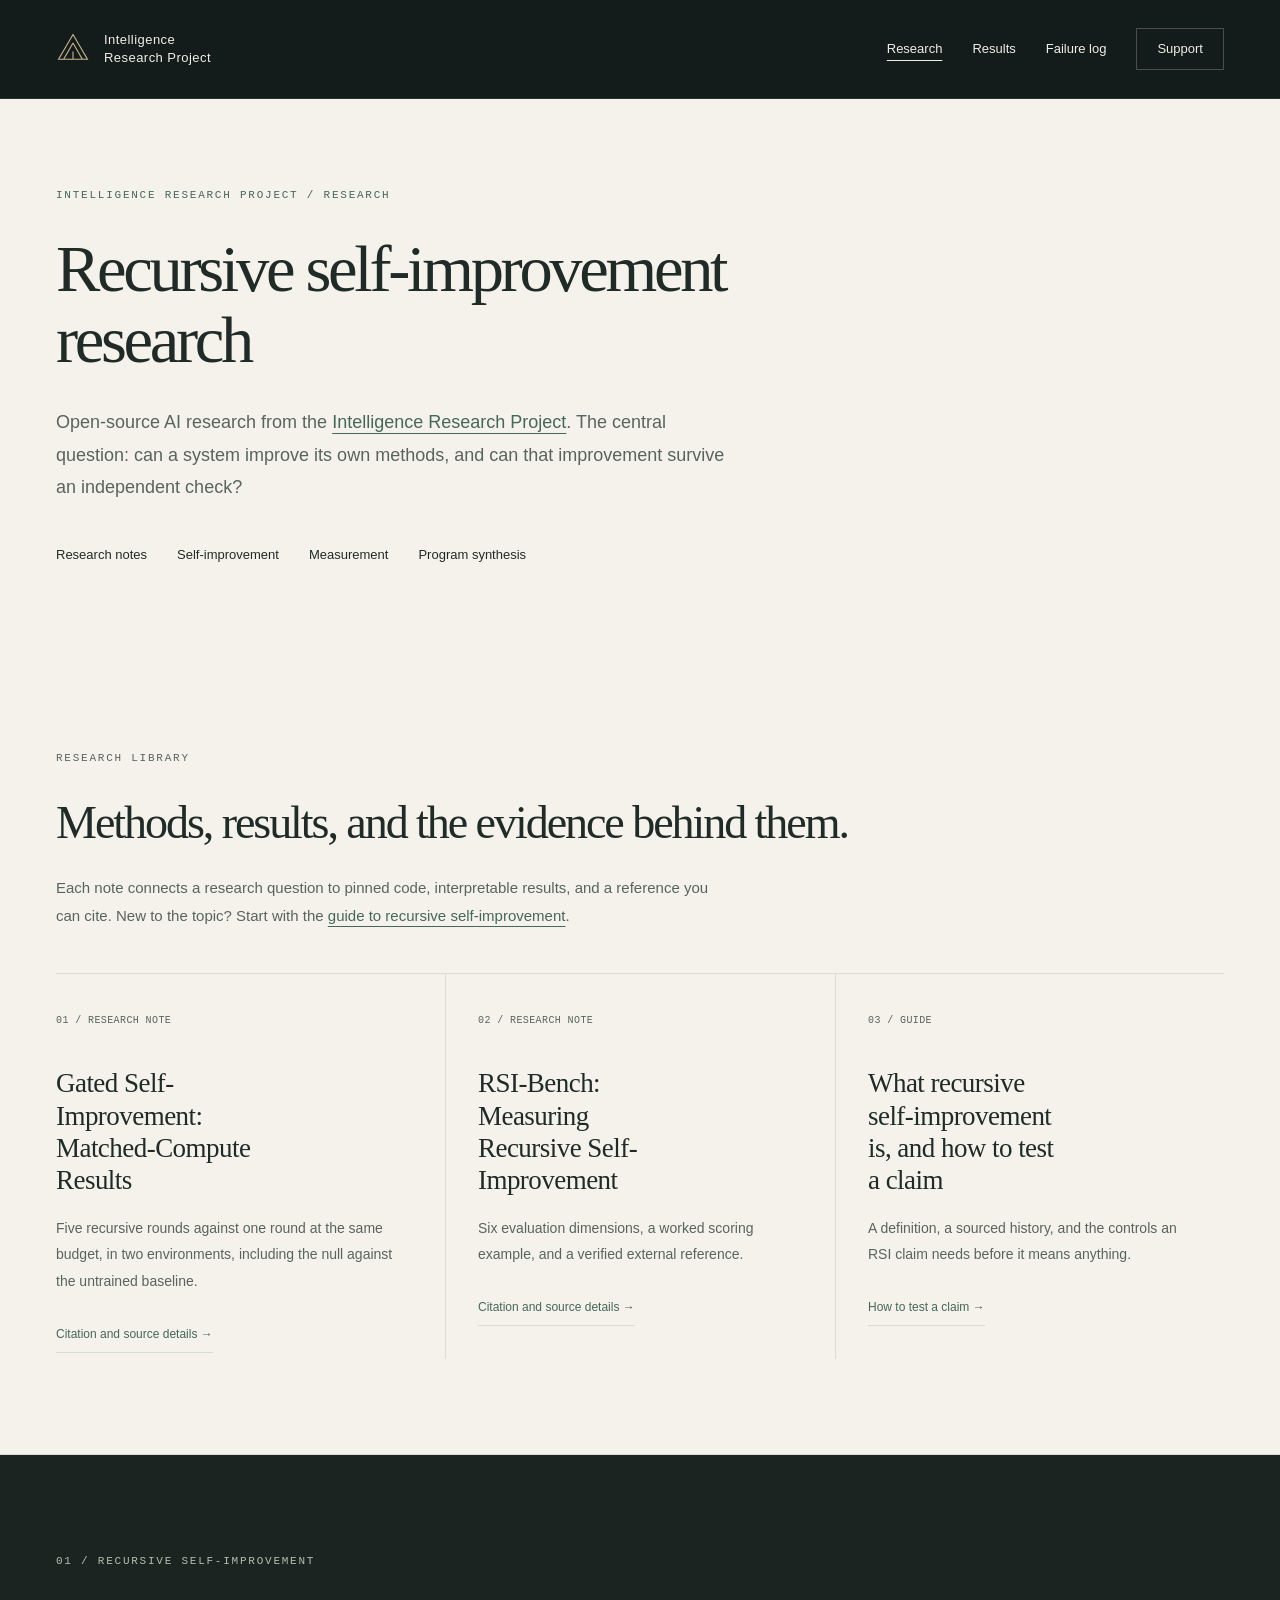
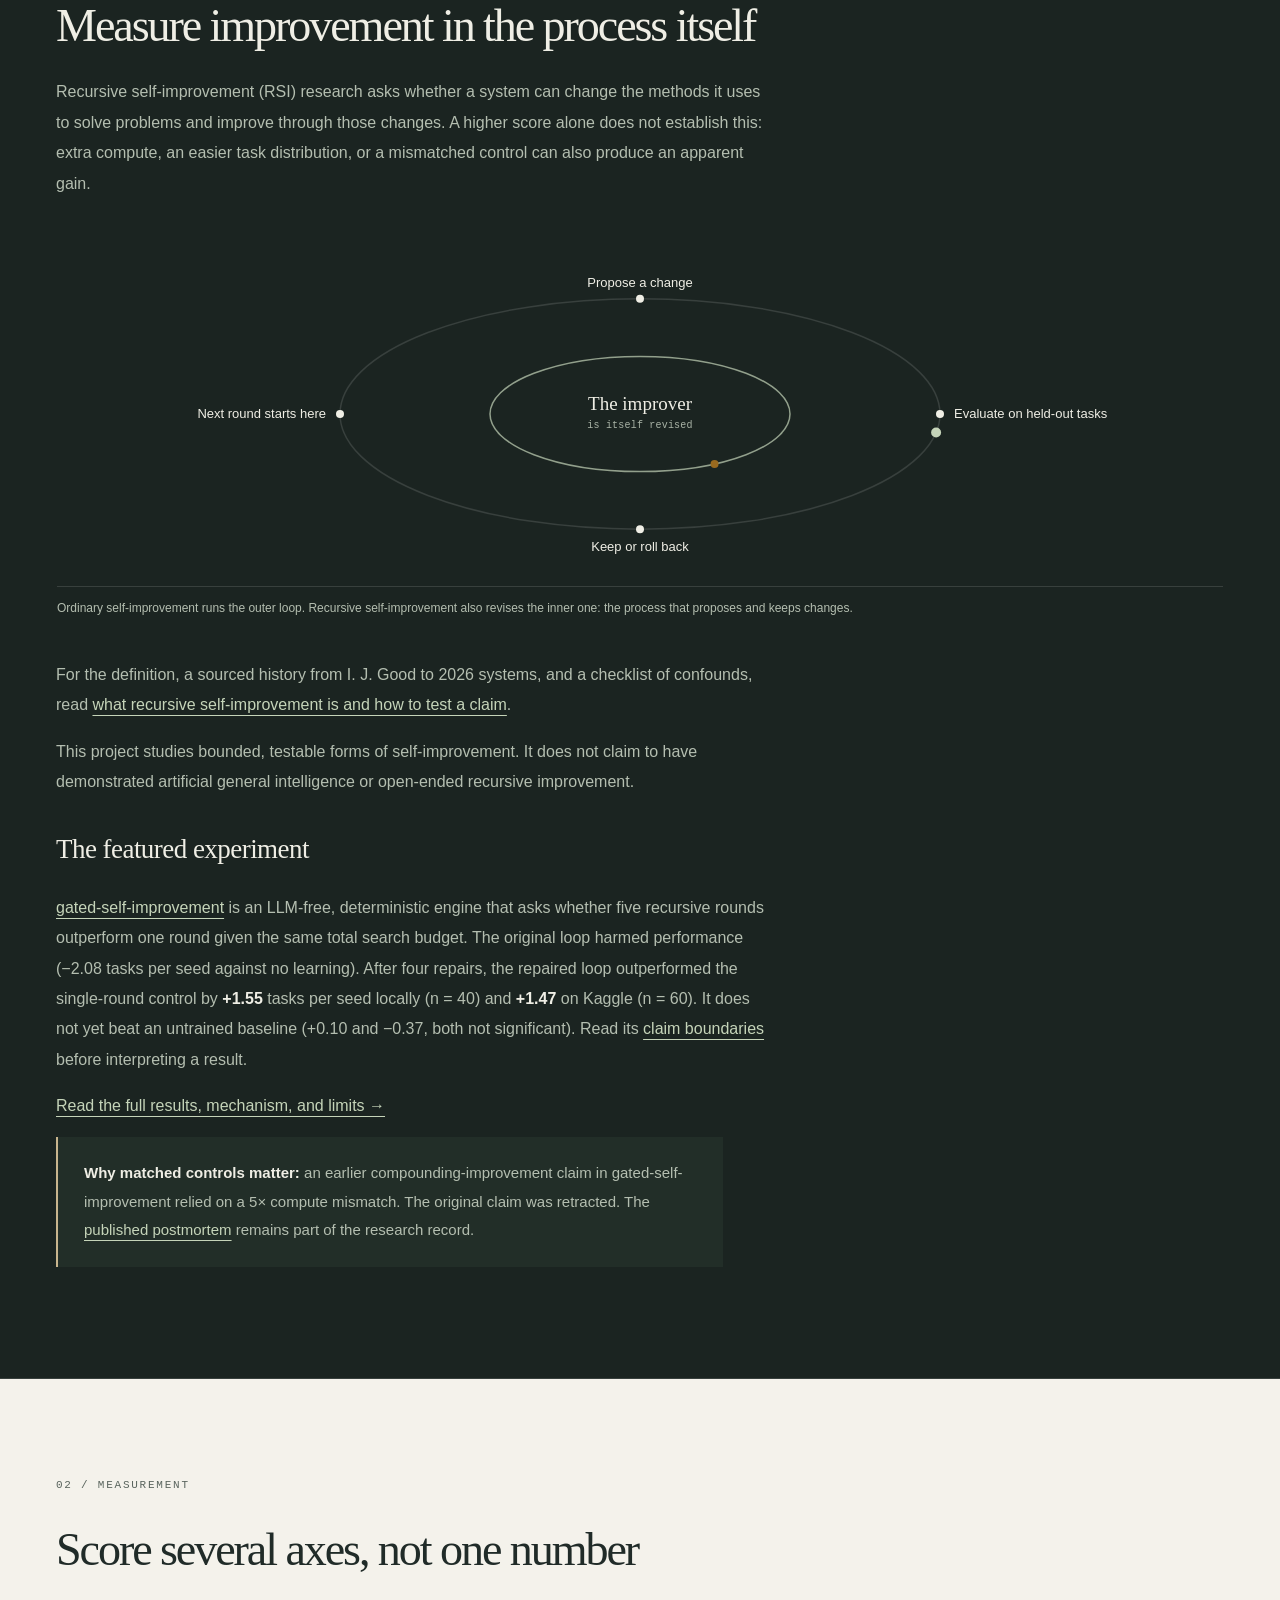
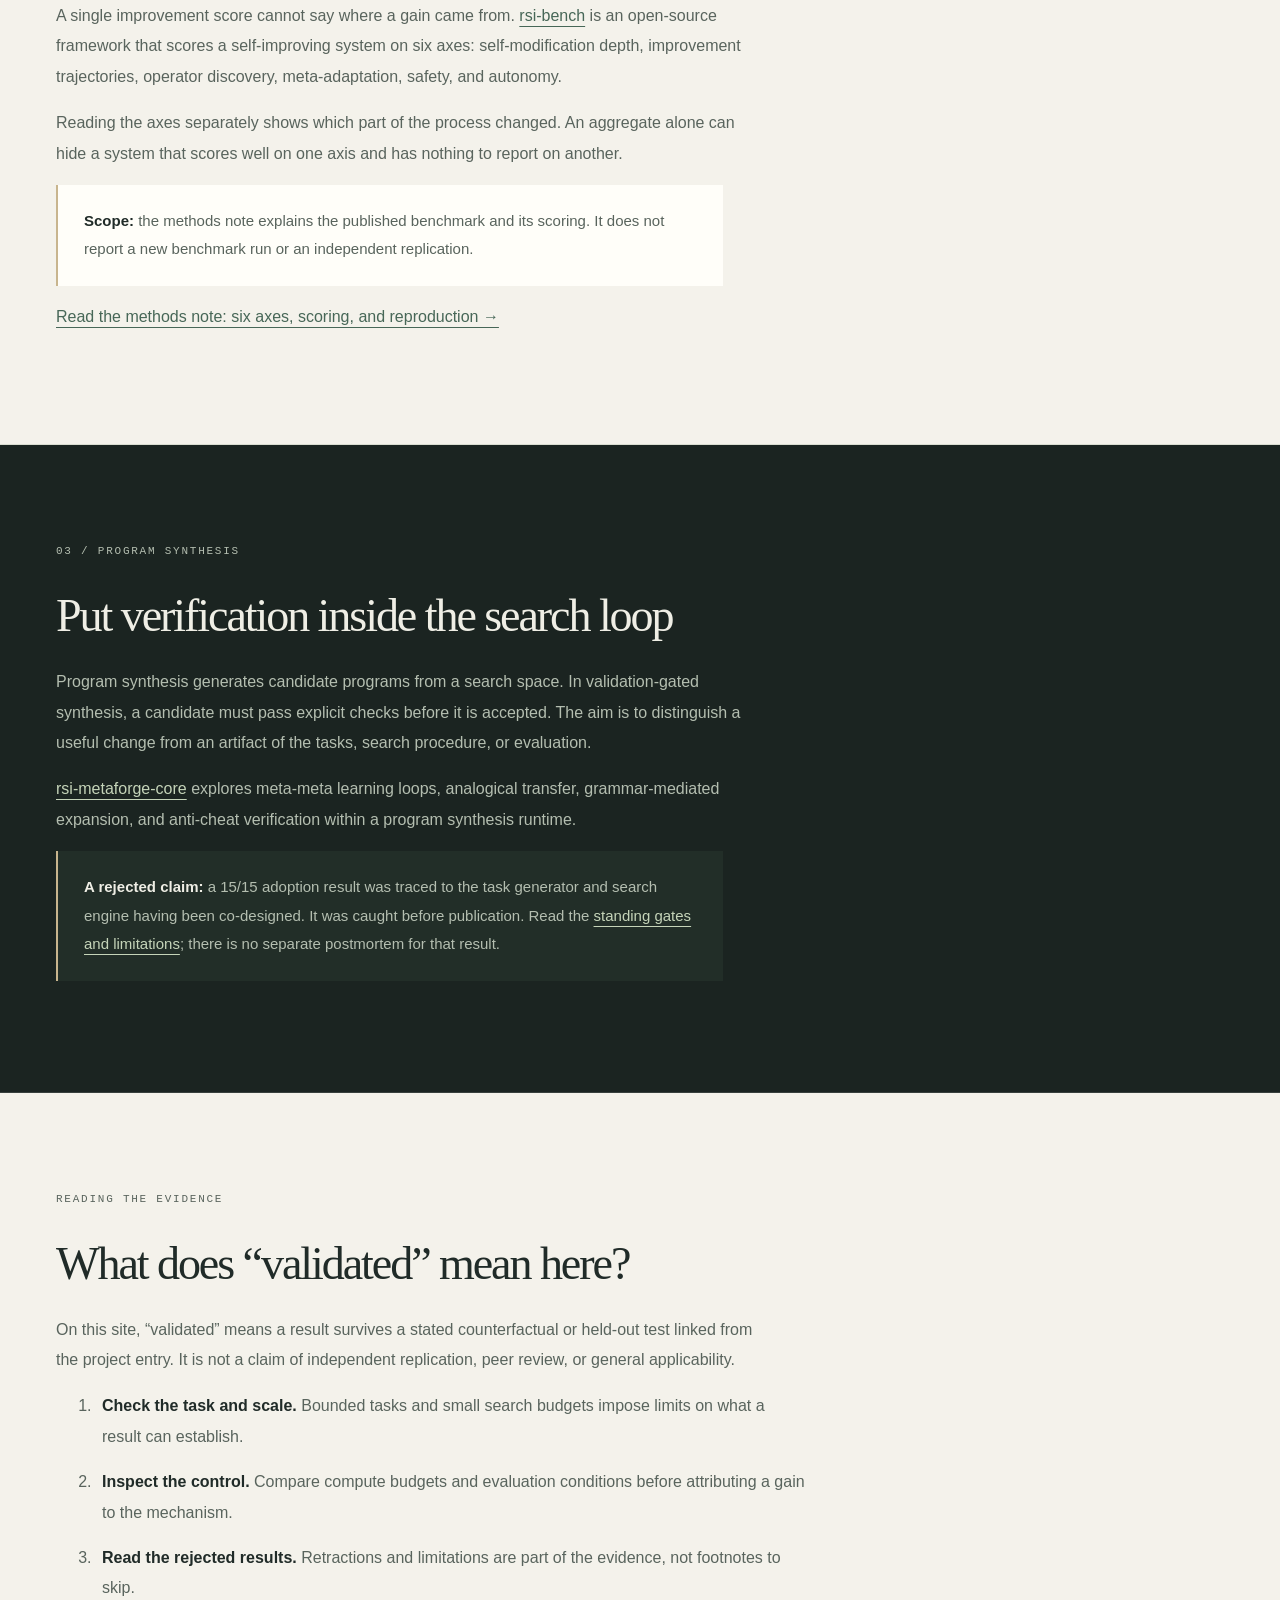
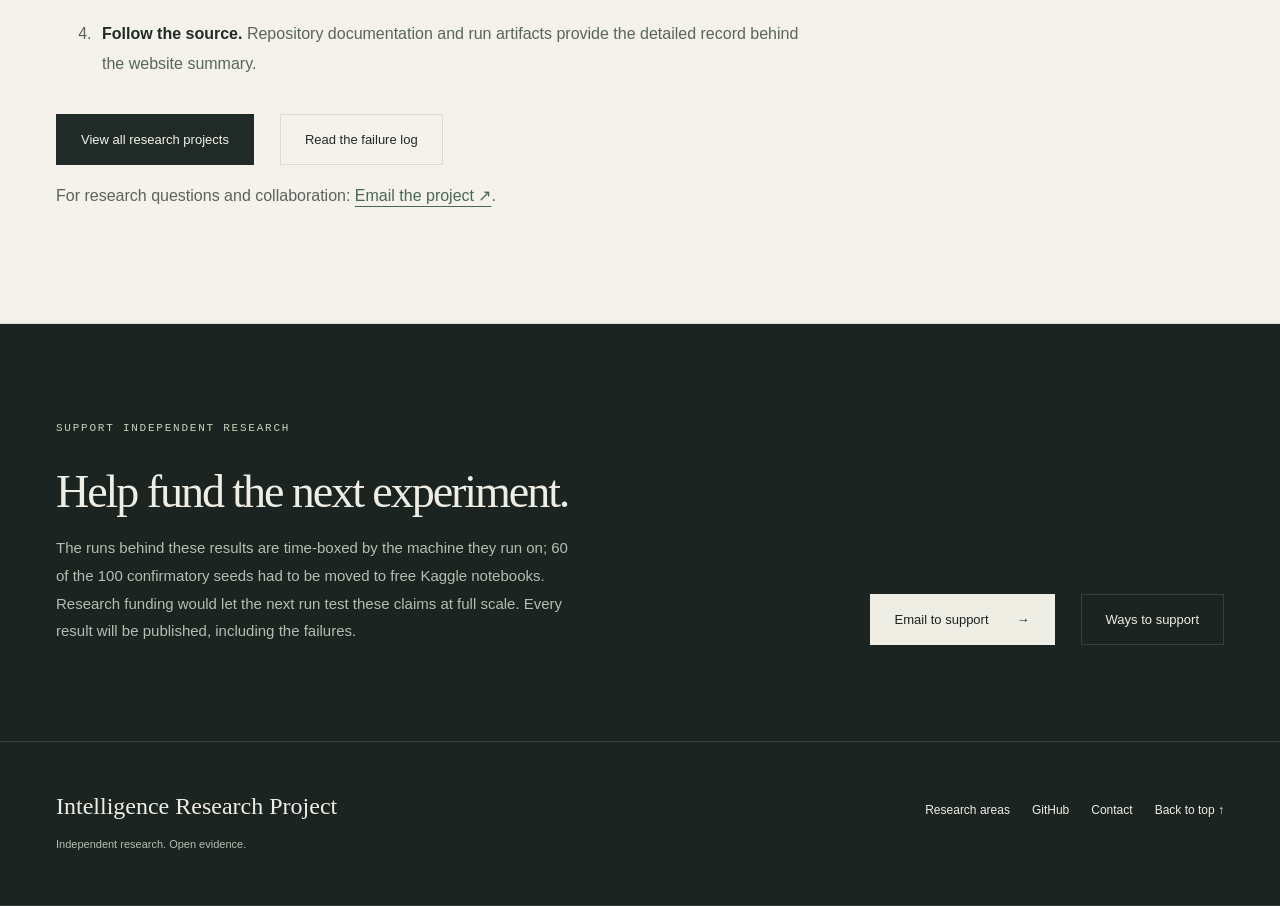
==== commit 45df10bf: "Research funding wording in the hub support band" ====
--- a/research/index.html
+++ b/research/index.html
@@ -95,7 +95,7 @@
 <p><a href="https://github.com/sunghunkwag/rsi-metaforge-core">rsi-metaforge-core</a> explores meta-meta learning loops, analogical transfer, grammar-mediated expansion, and anti-cheat verification within a program synthesis runtime.</p>
 <p class="note"><strong>A rejected claim:</strong> a 15/15 adoption result was traced to the task generator and search engine having been co-designed. It was caught before publication. Read the <a href="https://github.com/sunghunkwag/rsi-metaforge-core/blob/main/docs/05_limitations.md">standing gates and limitations</a>; there is no separate postmortem for that result.</p></div></section>
 <section class="band band-light research-section" id="evaluation"><div class="wrap"><p class="eyebrow">Reading the evidence</p><h2>What does “validated” mean here?</h2><p>On this site, “validated” means a result survives a stated counterfactual or held-out test linked from the project entry. It is not a claim of independent replication, peer review, or general applicability.</p><ol><li><strong>Check the task and scale.</strong> Bounded tasks and small search budgets impose limits on what a result can establish.</li><li><strong>Inspect the control.</strong> Compare compute budgets and evaluation conditions before attributing a gain to the mechanism.</li><li><strong>Read the rejected results.</strong> Retractions and limitations are part of the evidence, not footnotes to skip.</li><li><strong>Follow the source.</strong> Repository documentation and run artifacts provide the detailed record behind the website summary.</li></ol><div class="hero-actions"><a class="btn btn-solid" href="/#results">View all research projects</a><a class="btn btn-ghost" href="/#failures">Read the failure log</a></div><p>For research questions and collaboration: <a href="mailto:sunghunkwag@gmail.com">Email the project ↗</a>.</p></div></section>
-</main><section class="band band-dark support-strip" aria-labelledby="support-strip-title"><div class="wrap support-strip-inner"><div><p class="eyebrow">Support independent research</p><h2 id="support-strip-title">Help fund the next experiment.</h2><p>The runs behind these results are time-boxed by the machine they run on; 60 of the 100 confirmatory seeds had to be moved to free Kaggle notebooks. A dedicated laptop, about $2,900&ndash;3,500, would let the next run test these claims at full scale. Every result will be published, including the failures.</p></div><div class="hero-actions"><a class="btn btn-solid" href="mailto:sunghunkwag@gmail.com?subject=Supporting%20the%20Intelligence%20Research%20Project&amp;body=Hello%2C%0A%0AI%20read%20a%20research%20note%20and%20would%20like%20to%20support%20the%20project.%0A%0AWhat%20I%20would%20like%20to%20support%20%28hardware%2C%20a%20specific%20experiment%2C%20other%29%3A%0AApproximate%20amount%3A%0A%0AThank%20you.">Email to support <span aria-hidden="true">→</span></a><a class="btn btn-ghost" href="/#support">Ways to support</a></div></div></section><footer class="band band-dark"><div class="wrap footer-inner">
+</main><section class="band band-dark support-strip" aria-labelledby="support-strip-title"><div class="wrap support-strip-inner"><div><p class="eyebrow">Support independent research</p><h2 id="support-strip-title">Help fund the next experiment.</h2><p>The runs behind these results are time-boxed by the machine they run on; 60 of the 100 confirmatory seeds had to be moved to free Kaggle notebooks. Research funding would let the next run test these claims at full scale. Every result will be published, including the failures.</p></div><div class="hero-actions"><a class="btn btn-solid" href="mailto:sunghunkwag@gmail.com?subject=Supporting%20the%20Intelligence%20Research%20Project&amp;body=Hello%2C%0A%0AI%20read%20a%20research%20note%20and%20would%20like%20to%20support%20the%20project.%0A%0AWhat%20I%20would%20like%20to%20support%20%28research%20funding%2C%20a%20specific%20experiment%2C%20other%29%3A%0AApproximate%20amount%3A%0A%0AThank%20you.">Email to support <span aria-hidden="true">→</span></a><a class="btn btn-ghost" href="/#support">Ways to support</a></div></div></section><footer class="band band-dark"><div class="wrap footer-inner">
   <p>Intelligence Research Project<br><span class="footer-note">Independent research. Open evidence.</span></p>
   <div class="nav-links"><a href="/research/">Research areas</a><a href="https://github.com/sunghunkwag">GitHub</a><a href="mailto:sunghunkwag@gmail.com">Contact</a><a href="#top">Back to top ↑</a></div>
   </div></footer></div></body></html>
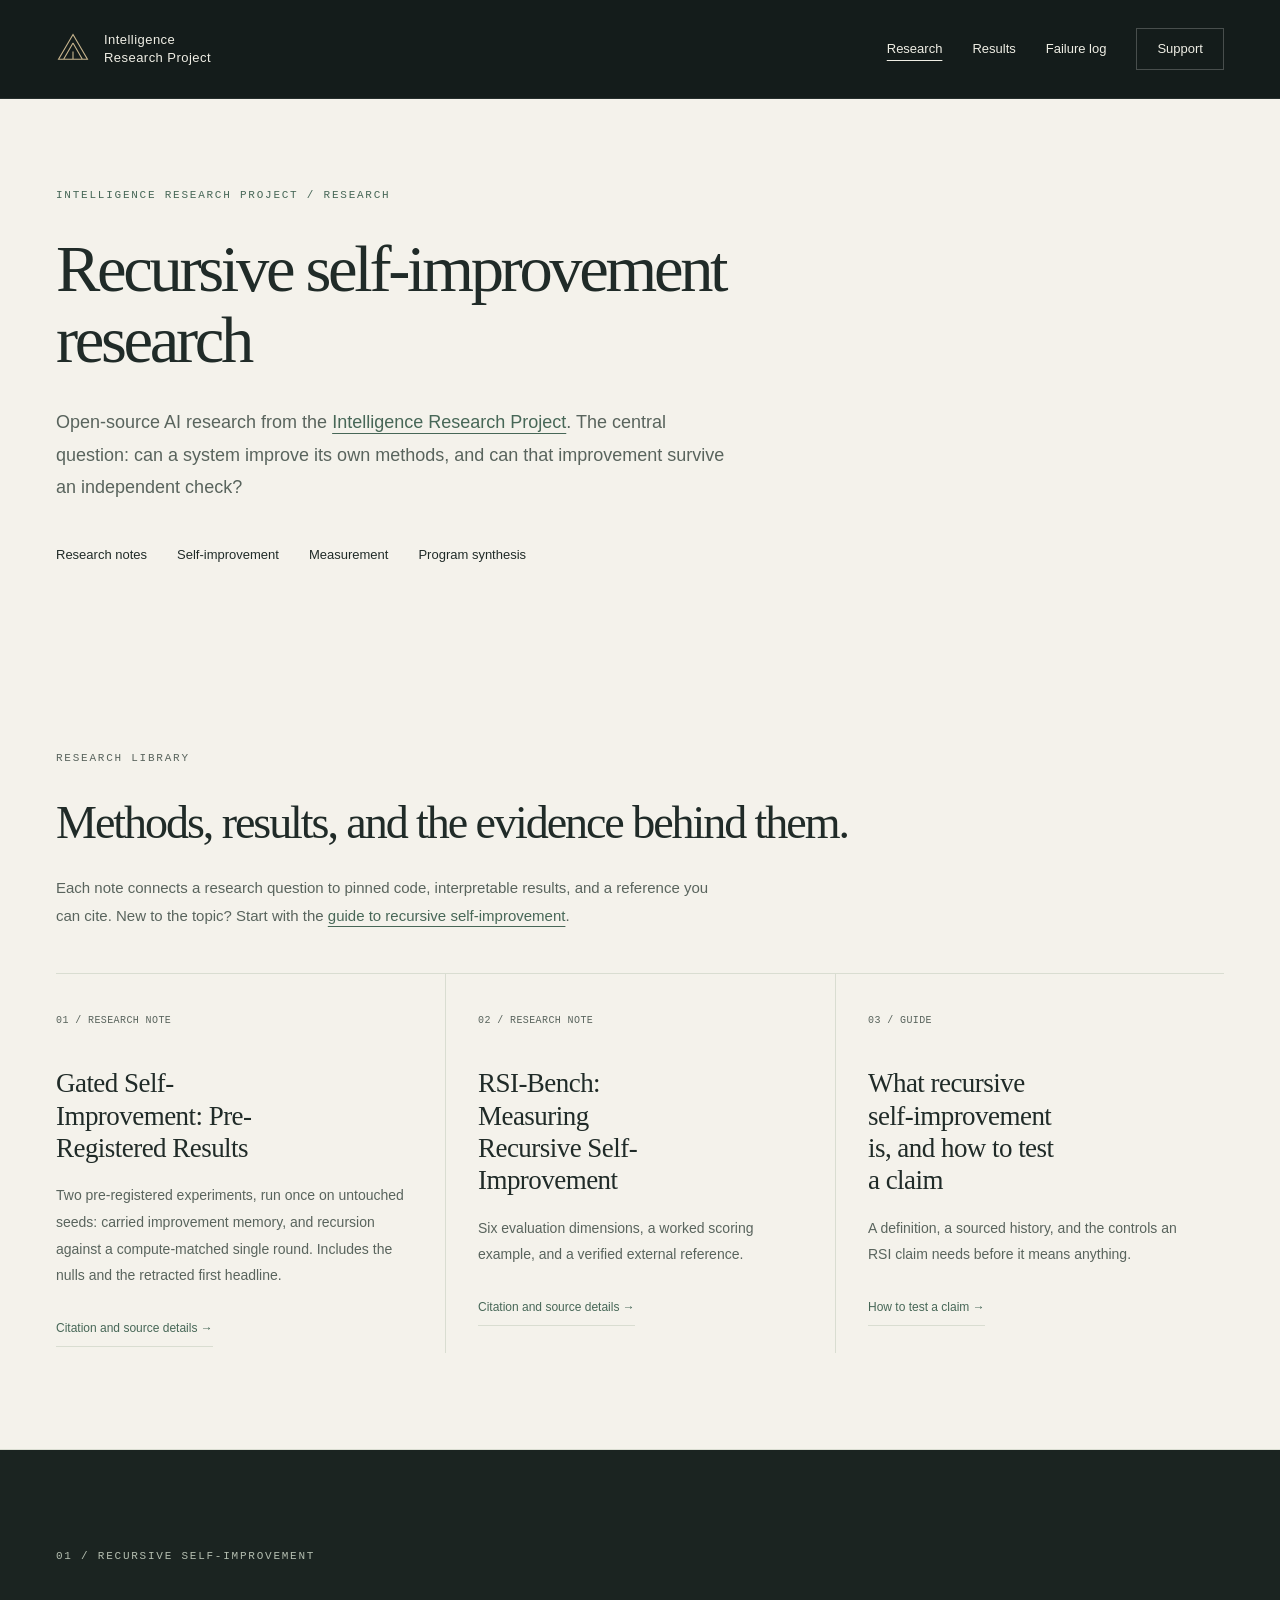
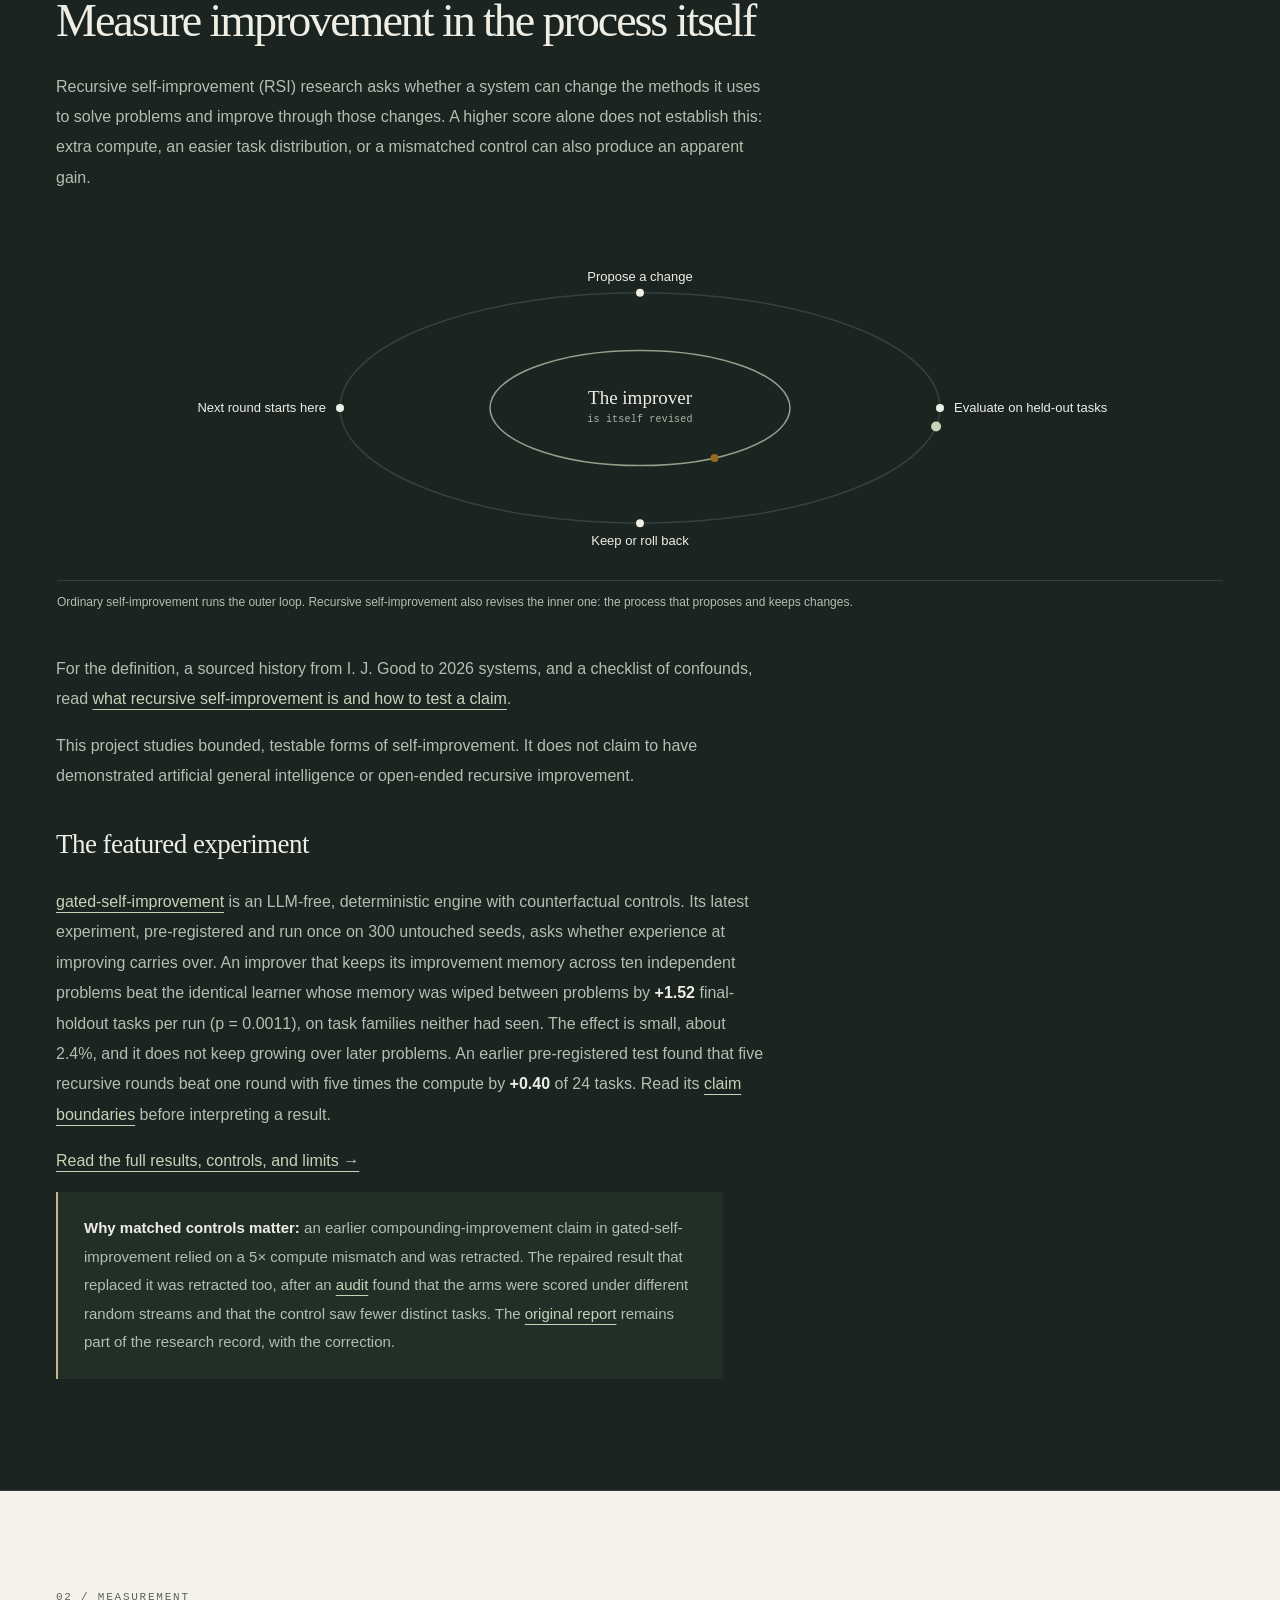
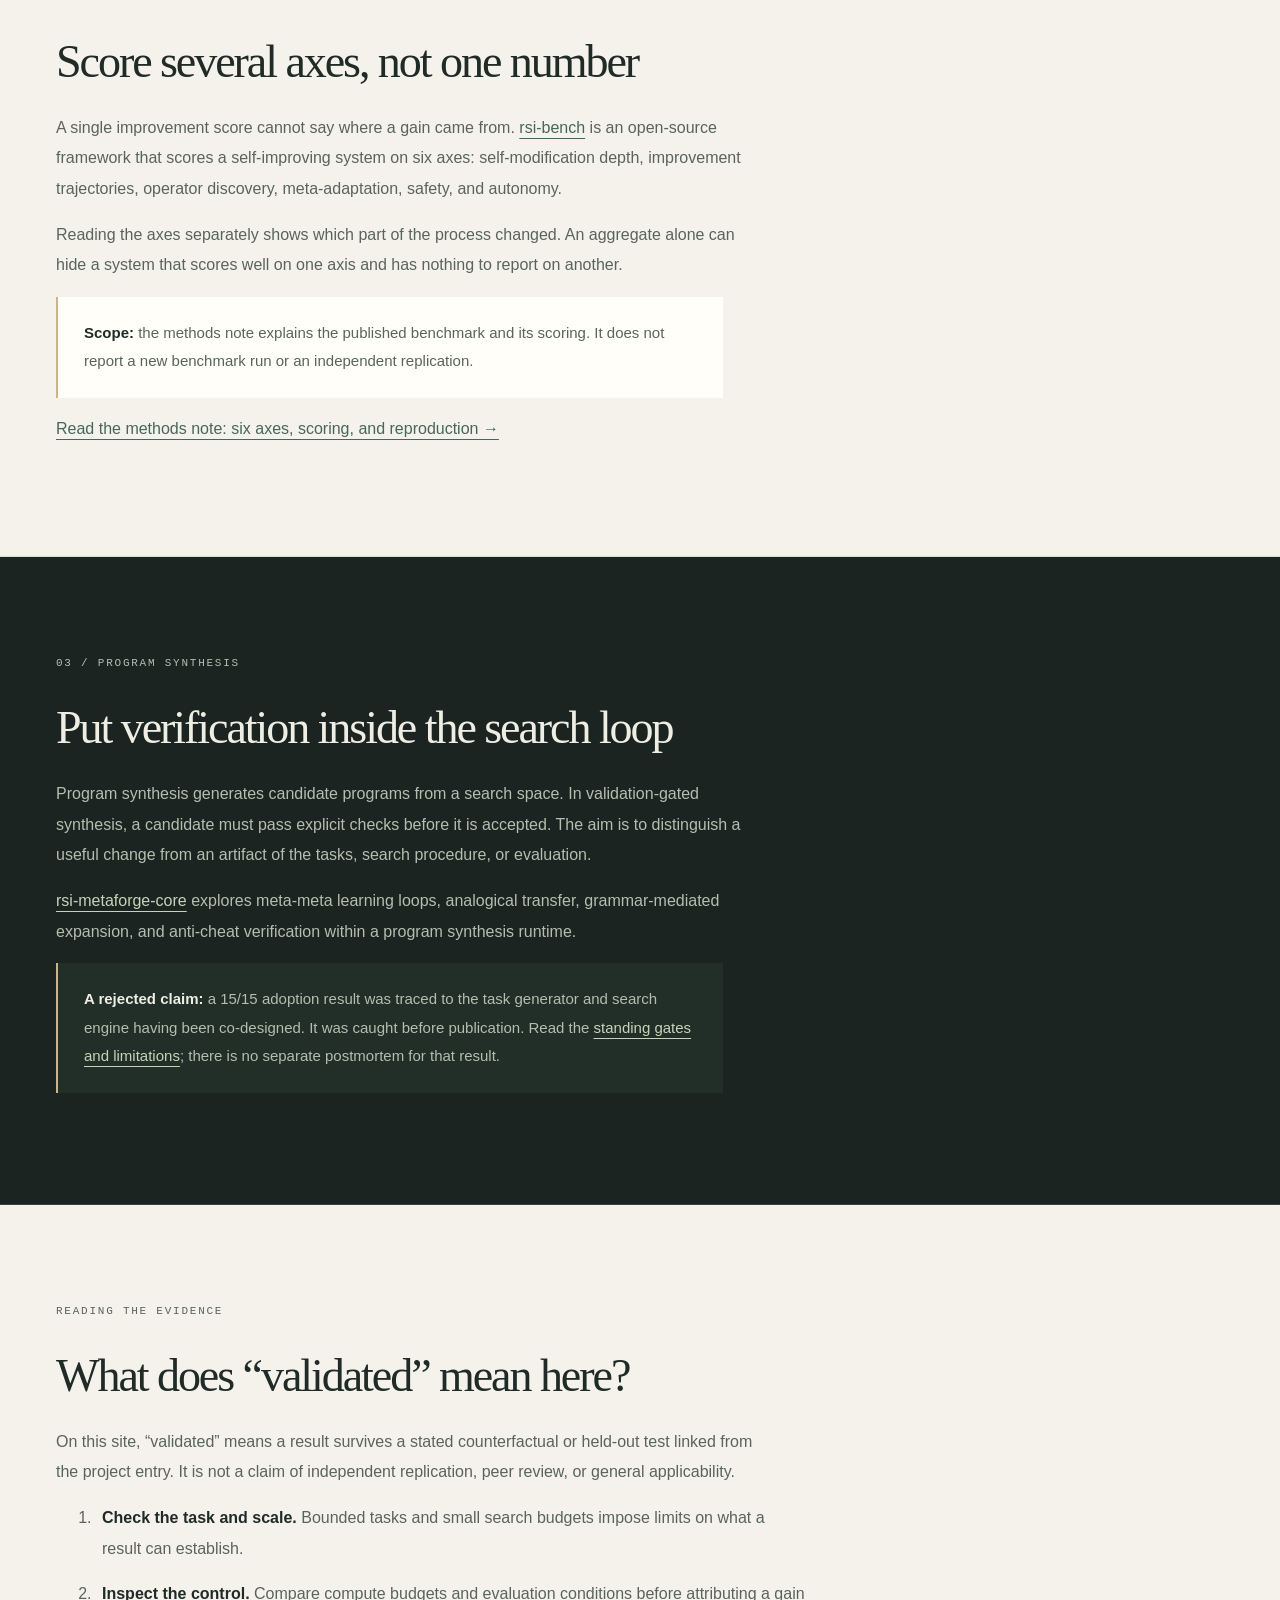
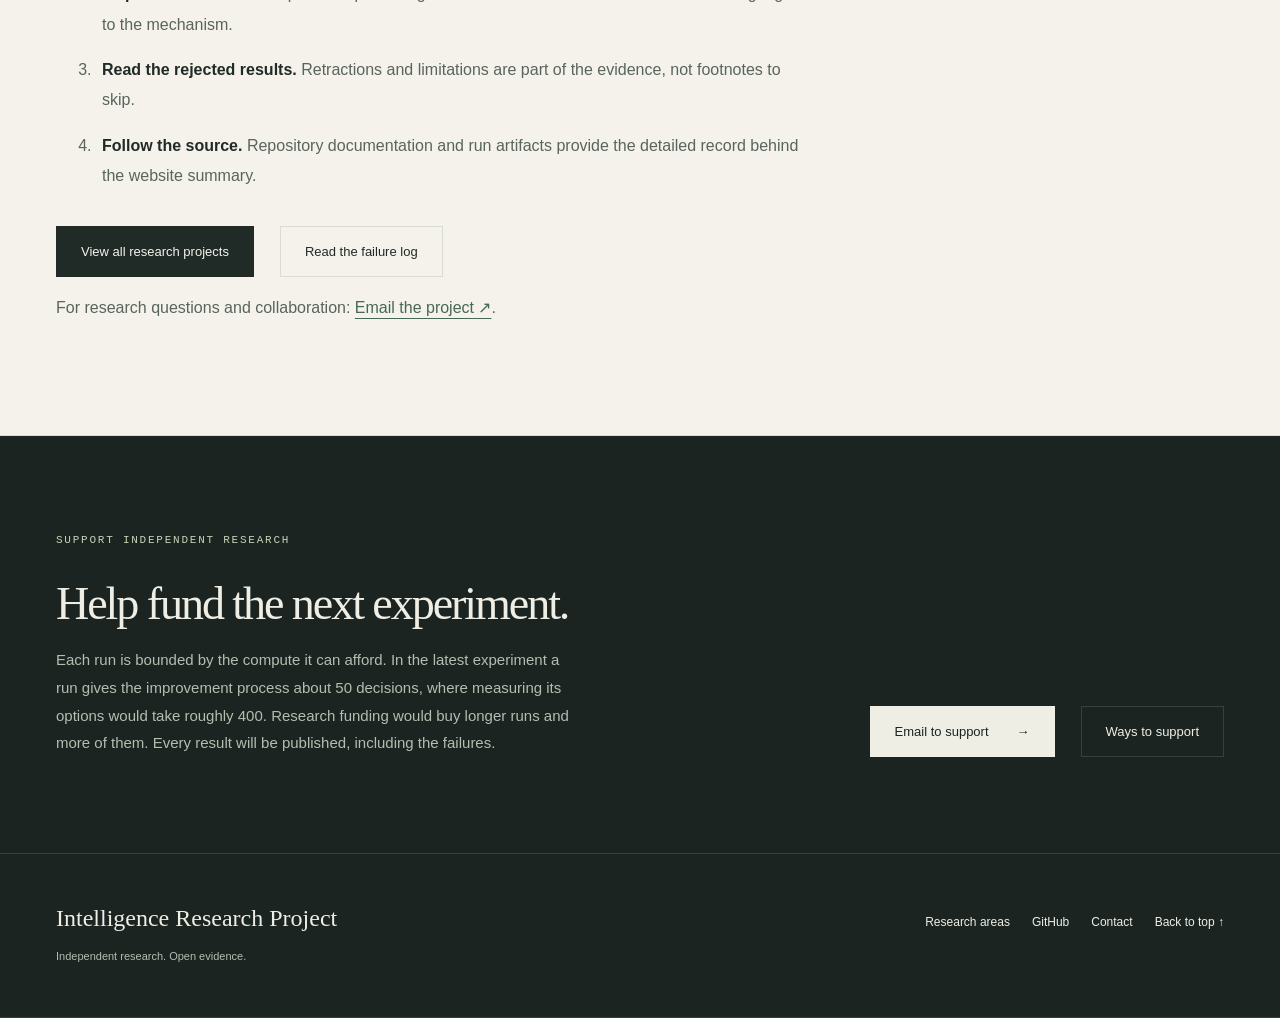
==== commit 7488e354: "Feature the pre-registered v2 and v3 results; retract the v1 headline gated-self-improvement's repos" ====
--- a/research/index.html
+++ b/research/index.html
@@ -19,7 +19,7 @@
 <meta name="twitter:description" content="Explore recursive self-improvement experiments with matched-compute controls, a multi-axis RSI benchmark, and validation-gated program synthesis, with open code and limitations.">
 <meta name="theme-color" content="#141b1b">
 <link rel="icon" href="/assets/favicon.svg" type="image/svg+xml">
-<link rel="stylesheet" href="/assets/site.css?v=20260927-gated">
+<link rel="stylesheet" href="/assets/site.css?v=20260928-prereg">
 <script type="application/ld+json">{
   "@context": "https://schema.org",
   "@graph": [
@@ -83,19 +83,19 @@
   </nav>
 <main id="main" tabindex="-1">
 <header class="hero-beat wrap"><p class="eyebrow">Intelligence Research Project / Research</p><h1>Recursive self-improvement research</h1><p class="sub">Open-source AI research from the <a href="/">Intelligence Research Project</a>. The central question: can a system improve its own methods, and can that improvement survive an independent check?</p><div class="nav-links"><a href="#notes">Research notes</a><a href="#recursive-self-improvement">Self-improvement</a><a href="#measurement">Measurement</a><a href="#program-synthesis">Program synthesis</a></div></header>
-<section class="band band-light research-section" id="notes"><div class="wrap"><p class="eyebrow">Research library</p><h2>Methods, results, and the evidence behind them.</h2><p class="section-intro">Each note connects a research question to pinned code, interpretable results, and a reference you can cite. New to the topic? Start with the <a href="/research/recursive-self-improvement/">guide to recursive self-improvement</a>.</p><div class="topic-grid"><article class="topic-card"><span class="topic-number">01 / RESEARCH NOTE</span><h3><a href="/research/gated-self-improvement/">Gated Self-Improvement: Matched-Compute Results</a></h3><p>Five recursive rounds against one round at the same budget, in two environments, including the null against the untrained baseline.</p><a href="/research/gated-self-improvement/#cite">Citation and source details →</a></article><article class="topic-card"><span class="topic-number">02 / RESEARCH NOTE</span><h3><a href="/research/rsi-bench/">RSI-Bench: Measuring Recursive Self-Improvement</a></h3><p>Six evaluation dimensions, a worked scoring example, and a verified external reference.</p><a href="/research/rsi-bench/#cite">Citation and source details →</a></article><article class="topic-card"><span class="topic-number">03 / GUIDE</span><h3><a href="/research/recursive-self-improvement/">What recursive self-improvement is, and how to test a claim</a></h3><p>A definition, a sourced history, and the controls an RSI claim needs before it means anything.</p><a href="/research/recursive-self-improvement/#testing">How to test a claim →</a></article></div></div></div></section>
+<section class="band band-light research-section" id="notes"><div class="wrap"><p class="eyebrow">Research library</p><h2>Methods, results, and the evidence behind them.</h2><p class="section-intro">Each note connects a research question to pinned code, interpretable results, and a reference you can cite. New to the topic? Start with the <a href="/research/recursive-self-improvement/">guide to recursive self-improvement</a>.</p><div class="topic-grid"><article class="topic-card"><span class="topic-number">01 / RESEARCH NOTE</span><h3><a href="/research/gated-self-improvement/">Gated Self-Improvement: Pre-Registered Results</a></h3><p>Two pre-registered experiments, run once on untouched seeds: carried improvement memory, and recursion against a compute-matched single round. Includes the nulls and the retracted first headline.</p><a href="/research/gated-self-improvement/#cite">Citation and source details →</a></article><article class="topic-card"><span class="topic-number">02 / RESEARCH NOTE</span><h3><a href="/research/rsi-bench/">RSI-Bench: Measuring Recursive Self-Improvement</a></h3><p>Six evaluation dimensions, a worked scoring example, and a verified external reference.</p><a href="/research/rsi-bench/#cite">Citation and source details →</a></article><article class="topic-card"><span class="topic-number">03 / GUIDE</span><h3><a href="/research/recursive-self-improvement/">What recursive self-improvement is, and how to test a claim</a></h3><p>A definition, a sourced history, and the controls an RSI claim needs before it means anything.</p><a href="/research/recursive-self-improvement/#testing">How to test a claim →</a></article></div></div></div></section>
 <section class="band band-dark research-section" id="recursive-self-improvement"><div class="wrap"><p class="eyebrow">01 / Recursive self-improvement</p><h2>Measure improvement in the process itself</h2>
 <p>Recursive self-improvement (RSI) research asks whether a system can change the methods it uses to solve problems and improve through those changes. A higher score alone does not establish this: extra compute, an easier task distribution, or a mismatched control can also produce an apparent gain.</p><figure class="viz viz-light" data-viz="loop" hidden><div class="viz-plot"></div><figcaption>Ordinary self-improvement runs the outer loop. Recursive self-improvement also revises the inner one: the process that proposes and keeps changes.</figcaption></figure>
 <p>For the definition, a sourced history from I. J. Good to 2026 systems, and a checklist of confounds, read <a href="/research/recursive-self-improvement/">what recursive self-improvement is and how to test a claim</a>.</p><p>This project studies bounded, testable forms of self-improvement. It does not claim to have demonstrated artificial general intelligence or open-ended recursive improvement.</p>
-<h3>The featured experiment</h3><p><a href="https://github.com/sunghunkwag/gated-self-improvement">gated-self-improvement</a> is an LLM-free, deterministic engine that asks whether five recursive rounds outperform one round given the same total search budget. The original loop harmed performance (&minus;2.08 tasks per seed against no learning). After four repairs, the repaired loop outperformed the single-round control by <strong>+1.55</strong> tasks per seed locally (n = 40) and <strong>+1.47</strong> on Kaggle (n = 60). It does not yet beat an untrained baseline (+0.10 and &minus;0.37, both not significant). Read its <a href="https://github.com/sunghunkwag/gated-self-improvement#how-to-read-a-claim-here">claim boundaries</a> before interpreting a result.</p><p><a href="/research/gated-self-improvement/">Read the full results, mechanism, and limits →</a></p>
-<p class="note"><strong>Why matched controls matter:</strong> an earlier compounding-improvement claim in gated-self-improvement relied on a 5× compute mismatch. The original claim was retracted. The <a href="https://github.com/sunghunkwag/gated-self-improvement/blob/main/results/UPGRADE_RESULTS.md">published postmortem</a> remains part of the research record.</p></div></section>
+<h3>The featured experiment</h3><p><a href="https://github.com/sunghunkwag/gated-self-improvement">gated-self-improvement</a> is an LLM-free, deterministic engine with counterfactual controls. Its latest experiment, pre-registered and run once on 300 untouched seeds, asks whether experience at improving carries over. An improver that keeps its improvement memory across ten independent problems beat the identical learner whose memory was wiped between problems by <strong>+1.52</strong> final-holdout tasks per run (p = 0.0011), on task families neither had seen. The effect is small, about 2.4%, and it does not keep growing over later problems. An earlier pre-registered test found that five recursive rounds beat one round with five times the compute by <strong>+0.40</strong> of 24 tasks. Read its <a href="https://github.com/sunghunkwag/gated-self-improvement#how-to-read-a-claim-here">claim boundaries</a> before interpreting a result.</p><p><a href="/research/gated-self-improvement/">Read the full results, controls, and limits →</a></p>
+<p class="note"><strong>Why matched controls matter:</strong> an earlier compounding-improvement claim in gated-self-improvement relied on a 5× compute mismatch and was retracted. The repaired result that replaced it was retracted too, after an <a href="https://github.com/sunghunkwag/gated-self-improvement/blob/main/results/UPGRADE_V2_RESULTS.md">audit</a> found that the arms were scored under different random streams and that the control saw fewer distinct tasks. The <a href="https://github.com/sunghunkwag/gated-self-improvement/blob/main/results/UPGRADE_RESULTS.md">original report</a> remains part of the research record, with the correction.</p></div></section>
 <section class="band band-light research-section" id="measurement"><div class="wrap"><p class="eyebrow">02 / Measurement</p><h2>Score several axes, not one number</h2><p>A single improvement score cannot say where a gain came from. <a href="https://github.com/sunghunkwag/rsi-bench">rsi-bench</a> is an open-source framework that scores a self-improving system on six axes: self-modification depth, improvement trajectories, operator discovery, meta-adaptation, safety, and autonomy.</p><p>Reading the axes separately shows which part of the process changed. An aggregate alone can hide a system that scores well on one axis and has nothing to report on another.</p><p class="note"><strong>Scope:</strong> the methods note explains the published benchmark and its scoring. It does not report a new benchmark run or an independent replication.</p><p><a href="/research/rsi-bench/">Read the methods note: six axes, scoring, and reproduction →</a></p></div></section>
 <section class="band band-dark research-section" id="program-synthesis"><div class="wrap"><p class="eyebrow">03 / Program synthesis</p><h2>Put verification inside the search loop</h2>
 <p>Program synthesis generates candidate programs from a search space. In validation-gated synthesis, a candidate must pass explicit checks before it is accepted. The aim is to distinguish a useful change from an artifact of the tasks, search procedure, or evaluation.</p>
 <p><a href="https://github.com/sunghunkwag/rsi-metaforge-core">rsi-metaforge-core</a> explores meta-meta learning loops, analogical transfer, grammar-mediated expansion, and anti-cheat verification within a program synthesis runtime.</p>
 <p class="note"><strong>A rejected claim:</strong> a 15/15 adoption result was traced to the task generator and search engine having been co-designed. It was caught before publication. Read the <a href="https://github.com/sunghunkwag/rsi-metaforge-core/blob/main/docs/05_limitations.md">standing gates and limitations</a>; there is no separate postmortem for that result.</p></div></section>
 <section class="band band-light research-section" id="evaluation"><div class="wrap"><p class="eyebrow">Reading the evidence</p><h2>What does “validated” mean here?</h2><p>On this site, “validated” means a result survives a stated counterfactual or held-out test linked from the project entry. It is not a claim of independent replication, peer review, or general applicability.</p><ol><li><strong>Check the task and scale.</strong> Bounded tasks and small search budgets impose limits on what a result can establish.</li><li><strong>Inspect the control.</strong> Compare compute budgets and evaluation conditions before attributing a gain to the mechanism.</li><li><strong>Read the rejected results.</strong> Retractions and limitations are part of the evidence, not footnotes to skip.</li><li><strong>Follow the source.</strong> Repository documentation and run artifacts provide the detailed record behind the website summary.</li></ol><div class="hero-actions"><a class="btn btn-solid" href="/#results">View all research projects</a><a class="btn btn-ghost" href="/#failures">Read the failure log</a></div><p>For research questions and collaboration: <a href="mailto:sunghunkwag@gmail.com">Email the project ↗</a>.</p></div></section>
-</main><section class="band band-dark support-strip" aria-labelledby="support-strip-title"><div class="wrap support-strip-inner"><div><p class="eyebrow">Support independent research</p><h2 id="support-strip-title">Help fund the next experiment.</h2><p>The runs behind these results are time-boxed by the machine they run on; 60 of the 100 confirmatory seeds had to be moved to free Kaggle notebooks. Research funding would let the next run test these claims at full scale. Every result will be published, including the failures.</p></div><div class="hero-actions"><a class="btn btn-solid" href="mailto:sunghunkwag@gmail.com?subject=Supporting%20the%20Intelligence%20Research%20Project&amp;body=Hello%2C%0A%0AI%20read%20a%20research%20note%20and%20would%20like%20to%20support%20the%20project.%0A%0AWhat%20I%20would%20like%20to%20support%20%28research%20funding%2C%20a%20specific%20experiment%2C%20other%29%3A%0AApproximate%20amount%3A%0A%0AThank%20you.">Email to support <span aria-hidden="true">→</span></a><a class="btn btn-ghost" href="/#support">Ways to support</a></div></div></section><footer class="band band-dark"><div class="wrap footer-inner">
+</main><section class="band band-dark support-strip" aria-labelledby="support-strip-title"><div class="wrap support-strip-inner"><div><p class="eyebrow">Support independent research</p><h2 id="support-strip-title">Help fund the next experiment.</h2><p>Each run is bounded by the compute it can afford. In the latest experiment a run gives the improvement process about 50 decisions, where measuring its options would take roughly 400. Research funding would buy longer runs and more of them. Every result will be published, including the failures.</p></div><div class="hero-actions"><a class="btn btn-solid" href="mailto:sunghunkwag@gmail.com?subject=Supporting%20the%20Intelligence%20Research%20Project&amp;body=Hello%2C%0A%0AI%20read%20a%20research%20note%20and%20would%20like%20to%20support%20the%20project.%0A%0AWhat%20I%20would%20like%20to%20support%20%28research%20funding%2C%20a%20specific%20experiment%2C%20other%29%3A%0AApproximate%20amount%3A%0A%0AThank%20you.">Email to support <span aria-hidden="true">→</span></a><a class="btn btn-ghost" href="/#support">Ways to support</a></div></div></section><footer class="band band-dark"><div class="wrap footer-inner">
   <p>Intelligence Research Project<br><span class="footer-note">Independent research. Open evidence.</span></p>
   <div class="nav-links"><a href="/research/">Research areas</a><a href="https://github.com/sunghunkwag">GitHub</a><a href="mailto:sunghunkwag@gmail.com">Contact</a><a href="#top">Back to top ↑</a></div>
   </div></footer></div></body></html>
--- a/assets/site.css
+++ b/assets/site.css
@@ -244,8 +244,10 @@
 .viz-tick,.viz-axis{font:10px var(--mono);fill:var(--ink-faint);letter-spacing:.02em;}
 .viz-label{font:13px var(--sans);fill:var(--ink);}
 .viz-label.strong{font-weight:600;}
+.viz-label-bg{fill:var(--surface);}
 .viz-value{font:11px var(--mono);fill:var(--ink);}
 .viz-stem{stroke-width:2;stroke-linecap:round;opacity:.5;}
+.viz-ci{stroke-width:3;stroke-linecap:round;opacity:.55;}
 .viz-mark,.agg-dot{stroke:var(--surface);stroke-width:2;}
 .viz-bar{transition:opacity .2s;}
 .viz-hit{fill:transparent;cursor:pointer;outline:none;}
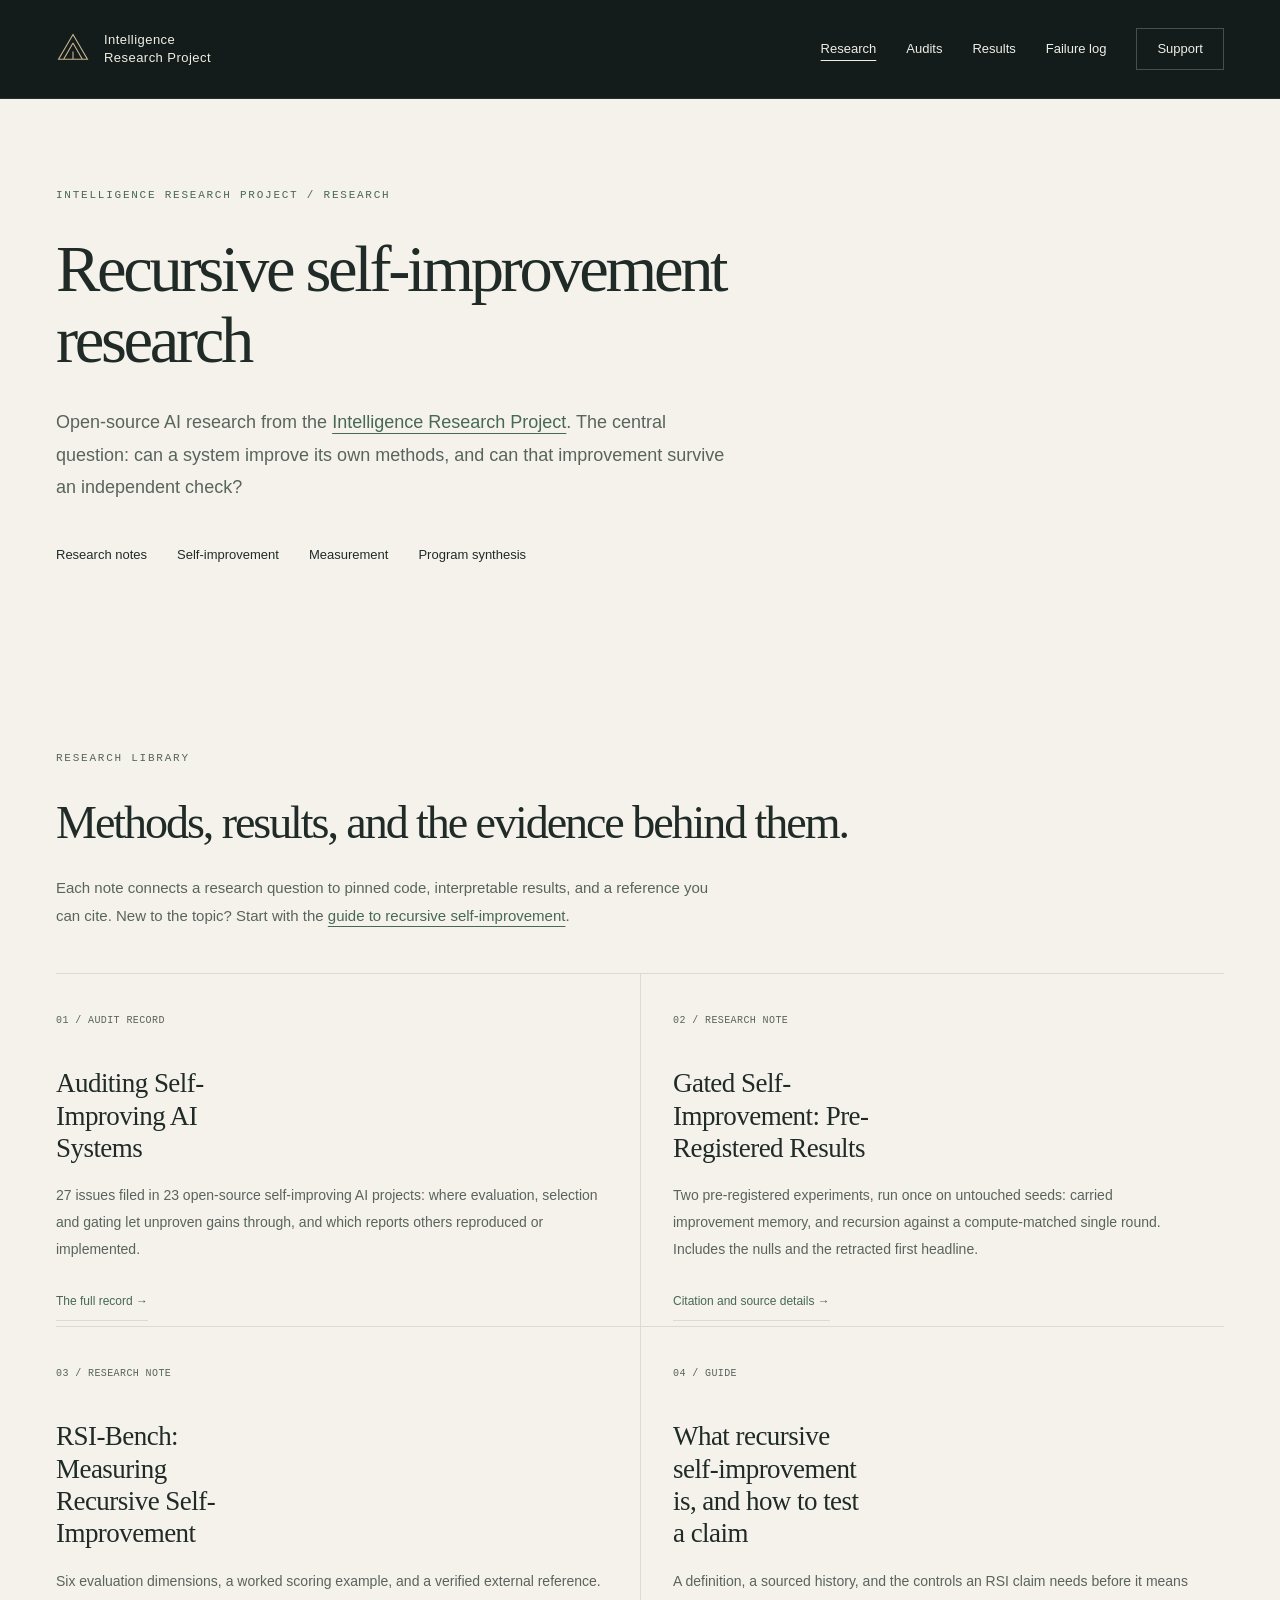
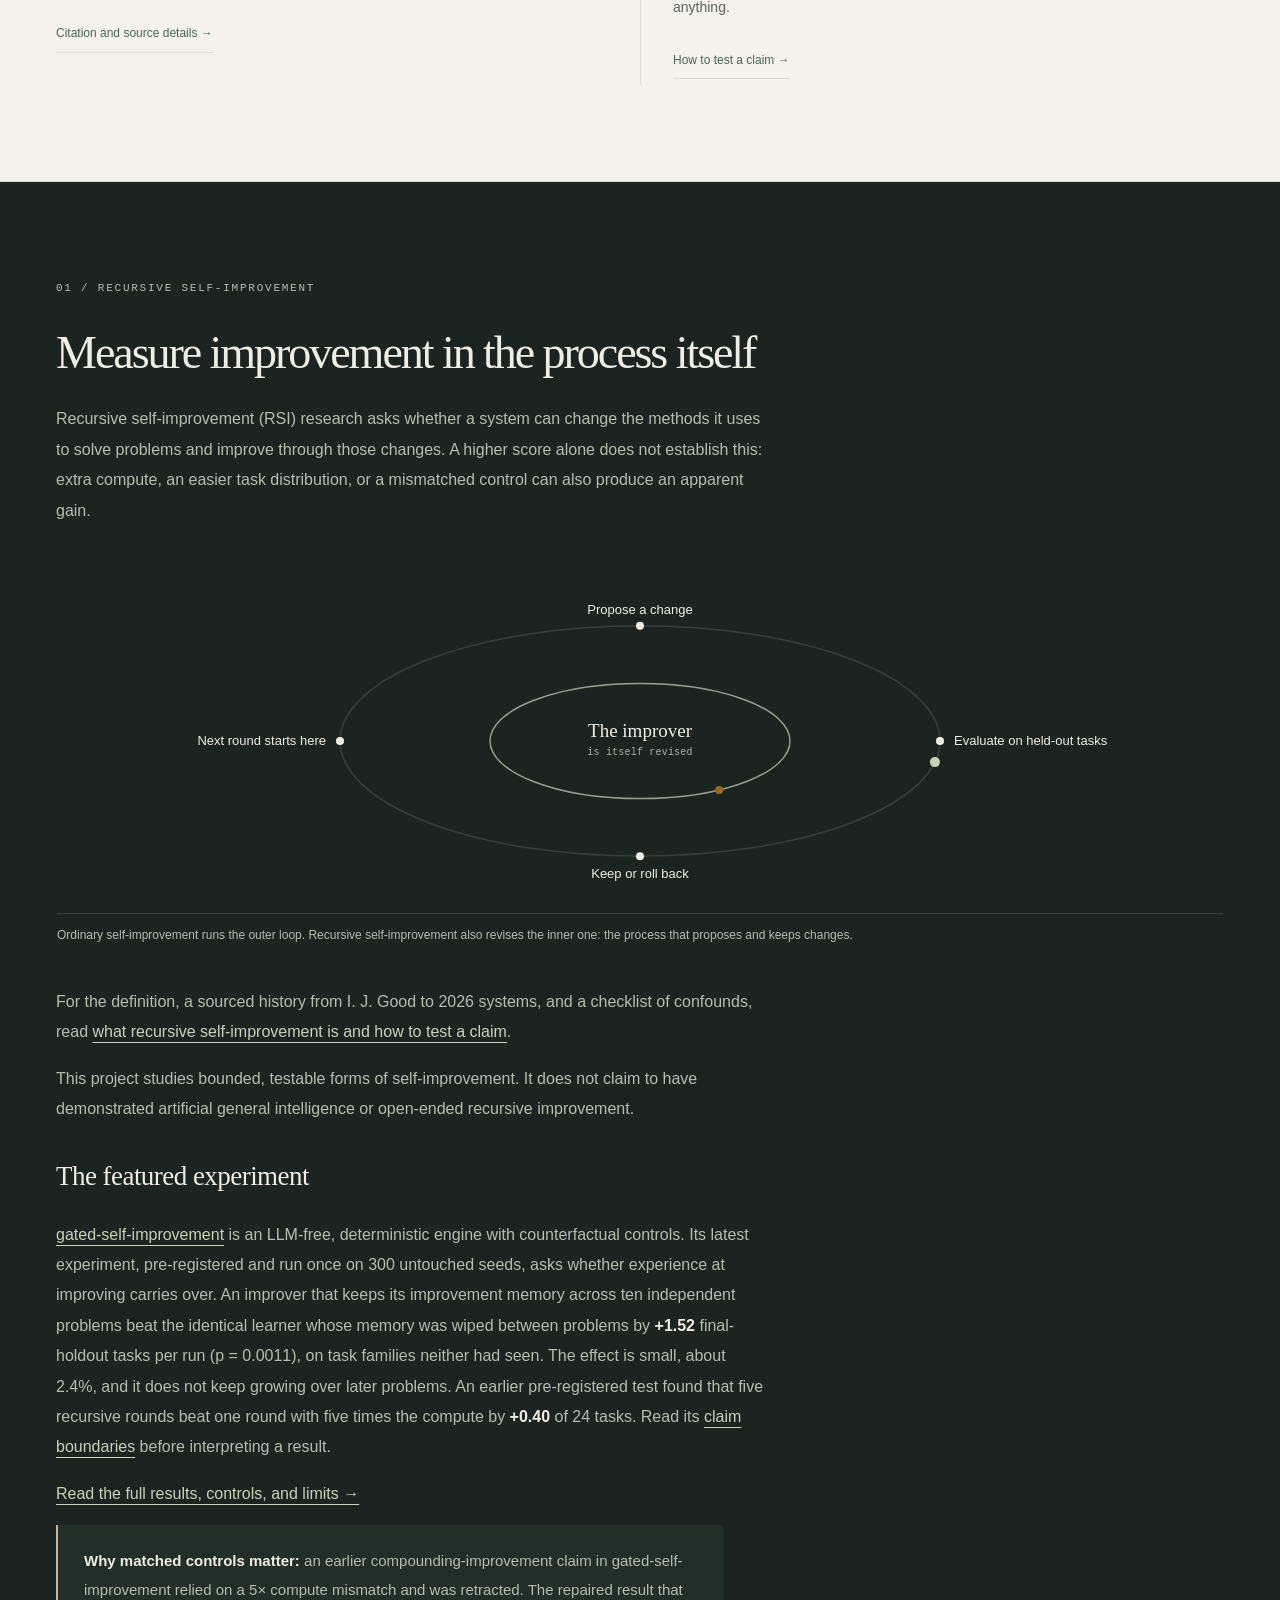
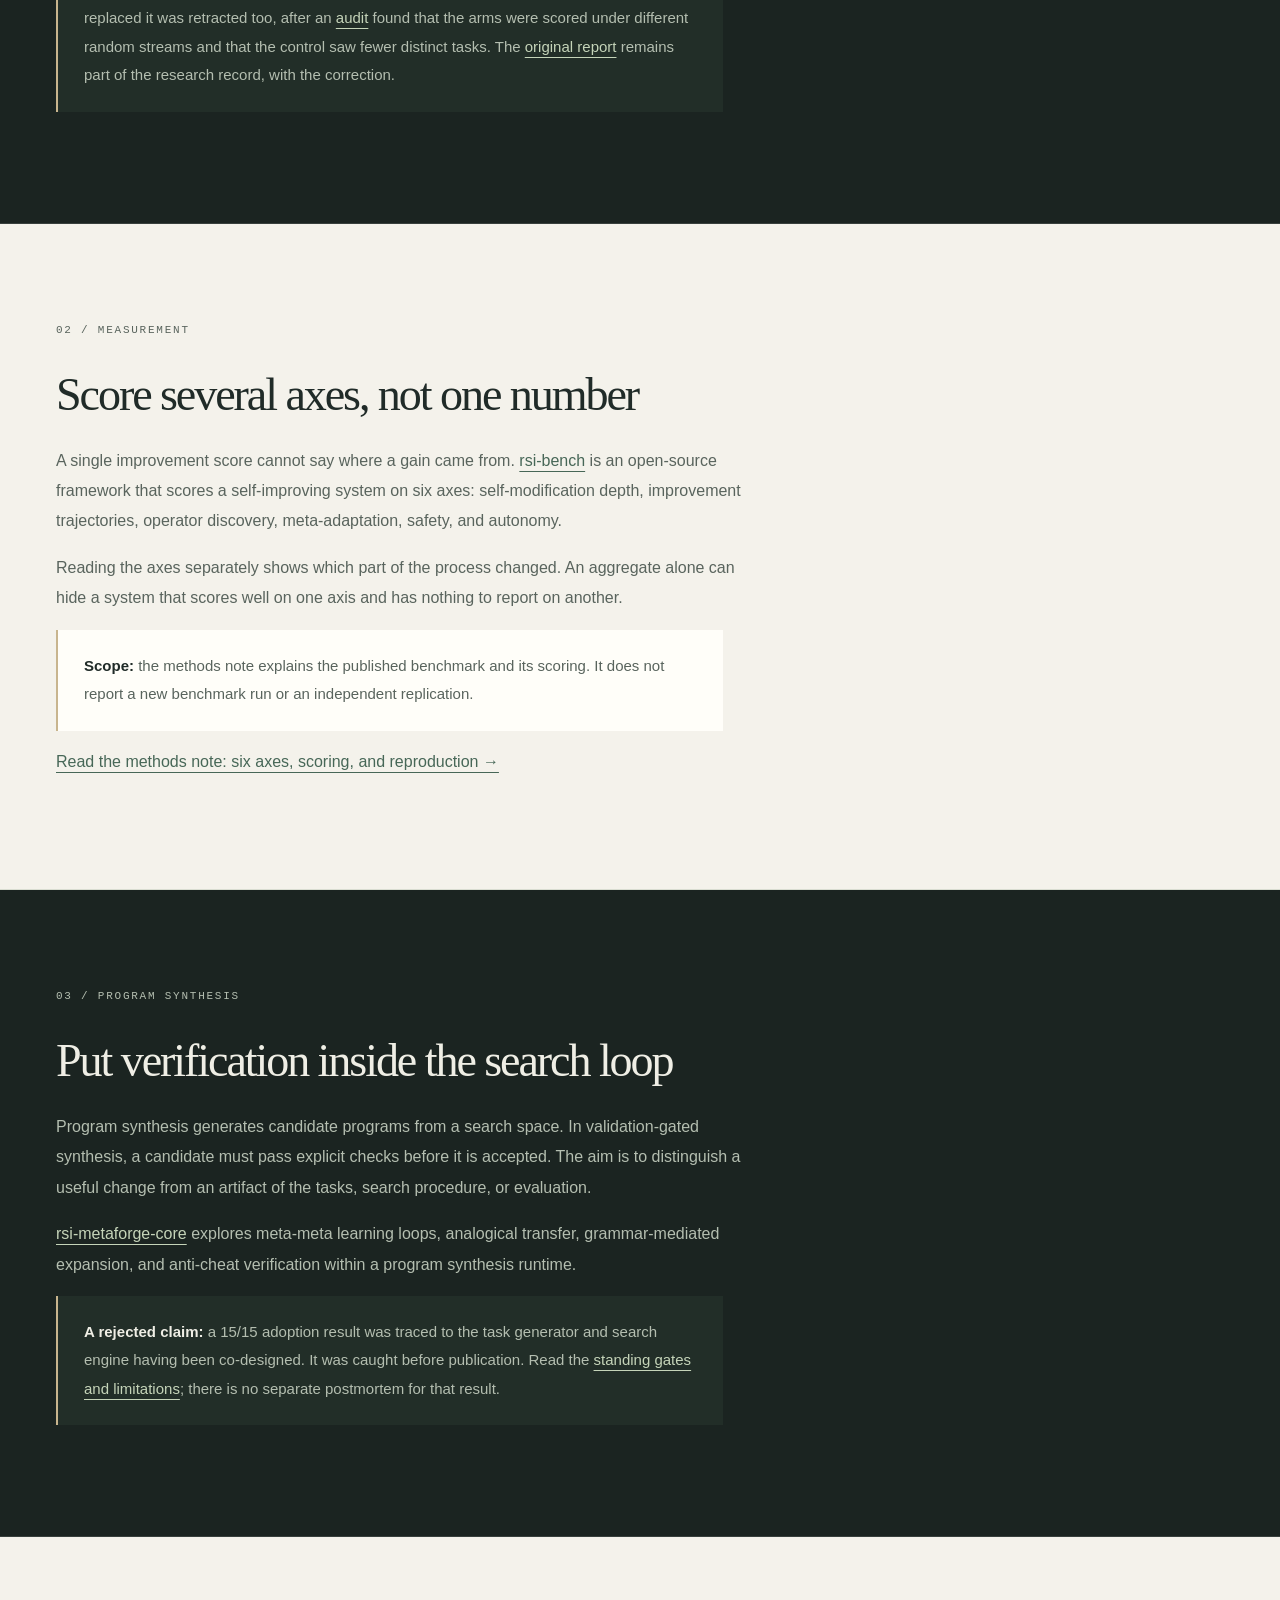
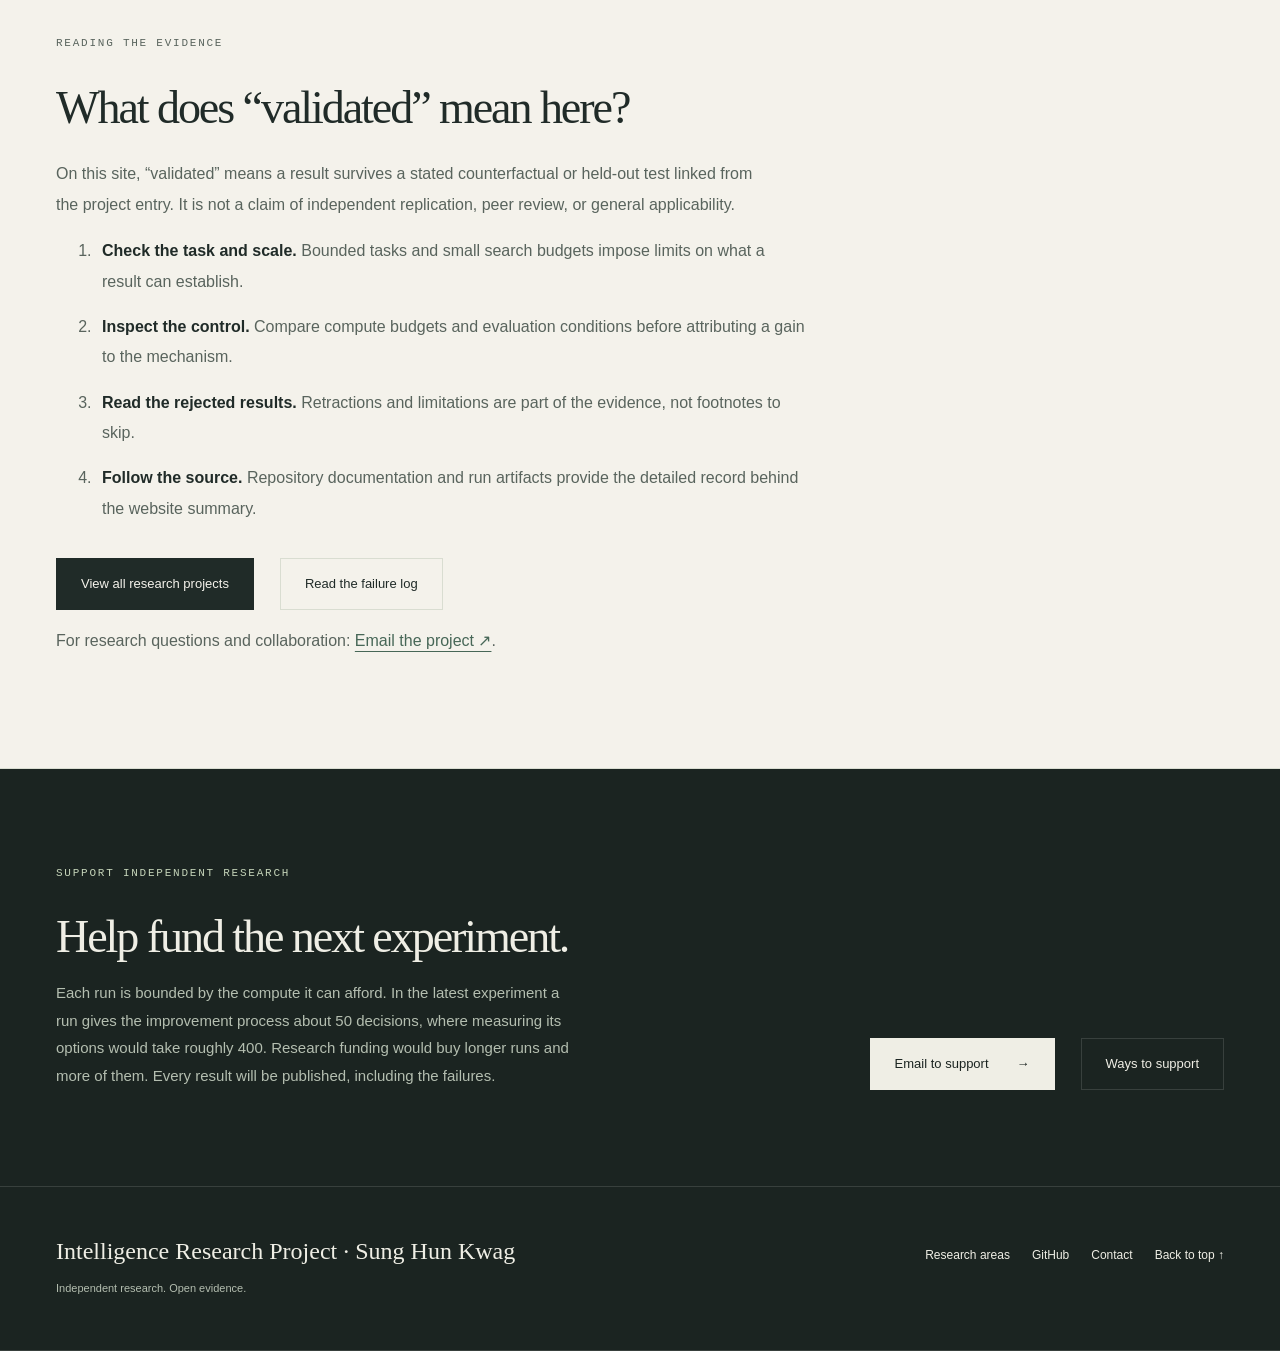
==== commit ca44a0f1: "Feature the external audit record; name the author for search - New note /research/self-improvement-" ====
--- a/research/index.html
+++ b/research/index.html
@@ -5,7 +5,7 @@
 <meta name="viewport" content="width=device-width, initial-scale=1.0">
 <title>Recursive Self-Improvement Research: Experiments and Methods | Intelligence Research Project</title>
 <meta name="description" content="Explore recursive self-improvement experiments with matched-compute controls, a multi-axis RSI benchmark, and validation-gated program synthesis, with open code and limitations.">
-<meta name="author" content="Intelligence Research Project">
+<meta name="author" content="Sung Hun Kwag">
 <meta name="robots" content="index, follow, max-image-preview:large">
 <link rel="canonical" href="https://sunghunkwag.github.io/research/">
 <meta name="google-site-verification" content="VLRR7e_mlywf18lUX8r34llUfazIfXLyenjHkKhW1Kw">
@@ -19,7 +19,7 @@
 <meta name="twitter:description" content="Explore recursive self-improvement experiments with matched-compute controls, a multi-axis RSI benchmark, and validation-gated program synthesis, with open code and limitations.">
 <meta name="theme-color" content="#141b1b">
 <link rel="icon" href="/assets/favicon.svg" type="image/svg+xml">
-<link rel="stylesheet" href="/assets/site.css?v=20260928-prereg">
+<link rel="stylesheet" href="/assets/site.css?v=20261105-audits">
 <script type="application/ld+json">{
   "@context": "https://schema.org",
   "@graph": [
@@ -38,6 +38,31 @@
         "Counterfactual evaluation",
         "Program synthesis",
         "AI evaluation"
+      ],
+      "founder": {
+        "@id": "https://sunghunkwag.github.io/#person"
+      }
+    },
+    {
+      "@type": "Person",
+      "@id": "https://sunghunkwag.github.io/#person",
+      "name": "Sung Hun Kwag",
+      "alternateName": [
+        "곽성훈",
+        "Sung hun Kwag",
+        "sunghunkwag"
+      ],
+      "url": "https://sunghunkwag.github.io/",
+      "jobTitle": "Independent AI researcher",
+      "sameAs": [
+        "https://github.com/sunghunkwag",
+        "https://huggingface.co/stargatek1"
+      ],
+      "knowsAbout": [
+        "Recursive self-improvement",
+        "Self-improving AI agents",
+        "AI evaluation",
+        "Program synthesis"
       ]
     },
     {
@@ -48,6 +73,9 @@
       "inLanguage": "en",
       "publisher": {
         "@id": "https://sunghunkwag.github.io/#project"
+      },
+      "author": {
+        "@id": "https://sunghunkwag.github.io/#person"
       }
     },
     {
@@ -75,6 +103,7 @@
       <a class="topnav-mark" href="/"><svg class="brand-symbol" width="34" height="34" viewBox="0 0 40 40" aria-hidden="true"><path d="M20 3 37 32H3Z M20 13 31 32 M20 13 9 32 M20 23v9" fill="none" stroke="currentColor" stroke-width="1.3"/></svg><span>Intelligence<br>Research Project</span></a>
       <div class="nav-links">
         <a href="/research/" aria-current="page">Research</a>
+        <a href="/research/self-improvement-audits/">Audits</a>
         <a href="/#results">Results</a>
         <a href="/#failures">Failure log</a>
         <a href="/#support">Support</a>
@@ -83,7 +112,7 @@
   </nav>
 <main id="main" tabindex="-1">
 <header class="hero-beat wrap"><p class="eyebrow">Intelligence Research Project / Research</p><h1>Recursive self-improvement research</h1><p class="sub">Open-source AI research from the <a href="/">Intelligence Research Project</a>. The central question: can a system improve its own methods, and can that improvement survive an independent check?</p><div class="nav-links"><a href="#notes">Research notes</a><a href="#recursive-self-improvement">Self-improvement</a><a href="#measurement">Measurement</a><a href="#program-synthesis">Program synthesis</a></div></header>
-<section class="band band-light research-section" id="notes"><div class="wrap"><p class="eyebrow">Research library</p><h2>Methods, results, and the evidence behind them.</h2><p class="section-intro">Each note connects a research question to pinned code, interpretable results, and a reference you can cite. New to the topic? Start with the <a href="/research/recursive-self-improvement/">guide to recursive self-improvement</a>.</p><div class="topic-grid"><article class="topic-card"><span class="topic-number">01 / RESEARCH NOTE</span><h3><a href="/research/gated-self-improvement/">Gated Self-Improvement: Pre-Registered Results</a></h3><p>Two pre-registered experiments, run once on untouched seeds: carried improvement memory, and recursion against a compute-matched single round. Includes the nulls and the retracted first headline.</p><a href="/research/gated-self-improvement/#cite">Citation and source details →</a></article><article class="topic-card"><span class="topic-number">02 / RESEARCH NOTE</span><h3><a href="/research/rsi-bench/">RSI-Bench: Measuring Recursive Self-Improvement</a></h3><p>Six evaluation dimensions, a worked scoring example, and a verified external reference.</p><a href="/research/rsi-bench/#cite">Citation and source details →</a></article><article class="topic-card"><span class="topic-number">03 / GUIDE</span><h3><a href="/research/recursive-self-improvement/">What recursive self-improvement is, and how to test a claim</a></h3><p>A definition, a sourced history, and the controls an RSI claim needs before it means anything.</p><a href="/research/recursive-self-improvement/#testing">How to test a claim →</a></article></div></div></div></section>
+<section class="band band-light research-section" id="notes"><div class="wrap"><p class="eyebrow">Research library</p><h2>Methods, results, and the evidence behind them.</h2><p class="section-intro">Each note connects a research question to pinned code, interpretable results, and a reference you can cite. New to the topic? Start with the <a href="/research/recursive-self-improvement/">guide to recursive self-improvement</a>.</p><div class="topic-grid notes-grid"><article class="topic-card"><span class="topic-number">01 / AUDIT RECORD</span><h3><a href="/research/self-improvement-audits/">Auditing Self-Improving AI Systems</a></h3><p>27 issues filed in 23 open-source self-improving AI projects: where evaluation, selection and gating let unproven gains through, and which reports others reproduced or implemented.</p><a href="/research/self-improvement-audits/#record">The full record →</a></article><article class="topic-card"><span class="topic-number">02 / RESEARCH NOTE</span><h3><a href="/research/gated-self-improvement/">Gated Self-Improvement: Pre-Registered Results</a></h3><p>Two pre-registered experiments, run once on untouched seeds: carried improvement memory, and recursion against a compute-matched single round. Includes the nulls and the retracted first headline.</p><a href="/research/gated-self-improvement/#cite">Citation and source details →</a></article><article class="topic-card"><span class="topic-number">03 / RESEARCH NOTE</span><h3><a href="/research/rsi-bench/">RSI-Bench: Measuring Recursive Self-Improvement</a></h3><p>Six evaluation dimensions, a worked scoring example, and a verified external reference.</p><a href="/research/rsi-bench/#cite">Citation and source details →</a></article><article class="topic-card"><span class="topic-number">04 / GUIDE</span><h3><a href="/research/recursive-self-improvement/">What recursive self-improvement is, and how to test a claim</a></h3><p>A definition, a sourced history, and the controls an RSI claim needs before it means anything.</p><a href="/research/recursive-self-improvement/#testing">How to test a claim →</a></article></div></div></div></section>
 <section class="band band-dark research-section" id="recursive-self-improvement"><div class="wrap"><p class="eyebrow">01 / Recursive self-improvement</p><h2>Measure improvement in the process itself</h2>
 <p>Recursive self-improvement (RSI) research asks whether a system can change the methods it uses to solve problems and improve through those changes. A higher score alone does not establish this: extra compute, an easier task distribution, or a mismatched control can also produce an apparent gain.</p><figure class="viz viz-light" data-viz="loop" hidden><div class="viz-plot"></div><figcaption>Ordinary self-improvement runs the outer loop. Recursive self-improvement also revises the inner one: the process that proposes and keeps changes.</figcaption></figure>
 <p>For the definition, a sourced history from I. J. Good to 2026 systems, and a checklist of confounds, read <a href="/research/recursive-self-improvement/">what recursive self-improvement is and how to test a claim</a>.</p><p>This project studies bounded, testable forms of self-improvement. It does not claim to have demonstrated artificial general intelligence or open-ended recursive improvement.</p>
@@ -96,6 +125,6 @@
 <p class="note"><strong>A rejected claim:</strong> a 15/15 adoption result was traced to the task generator and search engine having been co-designed. It was caught before publication. Read the <a href="https://github.com/sunghunkwag/rsi-metaforge-core/blob/main/docs/05_limitations.md">standing gates and limitations</a>; there is no separate postmortem for that result.</p></div></section>
 <section class="band band-light research-section" id="evaluation"><div class="wrap"><p class="eyebrow">Reading the evidence</p><h2>What does “validated” mean here?</h2><p>On this site, “validated” means a result survives a stated counterfactual or held-out test linked from the project entry. It is not a claim of independent replication, peer review, or general applicability.</p><ol><li><strong>Check the task and scale.</strong> Bounded tasks and small search budgets impose limits on what a result can establish.</li><li><strong>Inspect the control.</strong> Compare compute budgets and evaluation conditions before attributing a gain to the mechanism.</li><li><strong>Read the rejected results.</strong> Retractions and limitations are part of the evidence, not footnotes to skip.</li><li><strong>Follow the source.</strong> Repository documentation and run artifacts provide the detailed record behind the website summary.</li></ol><div class="hero-actions"><a class="btn btn-solid" href="/#results">View all research projects</a><a class="btn btn-ghost" href="/#failures">Read the failure log</a></div><p>For research questions and collaboration: <a href="mailto:sunghunkwag@gmail.com">Email the project ↗</a>.</p></div></section>
 </main><section class="band band-dark support-strip" aria-labelledby="support-strip-title"><div class="wrap support-strip-inner"><div><p class="eyebrow">Support independent research</p><h2 id="support-strip-title">Help fund the next experiment.</h2><p>Each run is bounded by the compute it can afford. In the latest experiment a run gives the improvement process about 50 decisions, where measuring its options would take roughly 400. Research funding would buy longer runs and more of them. Every result will be published, including the failures.</p></div><div class="hero-actions"><a class="btn btn-solid" href="mailto:sunghunkwag@gmail.com?subject=Supporting%20the%20Intelligence%20Research%20Project&amp;body=Hello%2C%0A%0AI%20read%20a%20research%20note%20and%20would%20like%20to%20support%20the%20project.%0A%0AWhat%20I%20would%20like%20to%20support%20%28research%20funding%2C%20a%20specific%20experiment%2C%20other%29%3A%0AApproximate%20amount%3A%0A%0AThank%20you.">Email to support <span aria-hidden="true">→</span></a><a class="btn btn-ghost" href="/#support">Ways to support</a></div></div></section><footer class="band band-dark"><div class="wrap footer-inner">
-  <p>Intelligence Research Project<br><span class="footer-note">Independent research. Open evidence.</span></p>
+  <p>Intelligence Research Project · Sung Hun Kwag<br><span class="footer-note">Independent research. Open evidence.</span></p>
   <div class="nav-links"><a href="/research/">Research areas</a><a href="https://github.com/sunghunkwag">GitHub</a><a href="mailto:sunghunkwag@gmail.com">Contact</a><a href="#top">Back to top ↑</a></div>
   </div></footer></div></body></html>
--- a/assets/site.css
+++ b/assets/site.css
@@ -317,3 +317,11 @@
 
 /* Featured result plus two entries: two columns on wide screens. */
 @media(min-width:1051px){#results .log-group{grid-template-columns:repeat(2,minmax(0,1fr));}}
+/* Audits note and name byline (2026-11-05) */
+.hero-byline{font:11px/1.8 var(--mono);letter-spacing:.04em;color:#aebbb1;margin:18px 0 0;}
+.hero-byline strong{font-weight:600;color:inherit;}
+.pattern-list li{margin-bottom:20px;}
+.pattern-refs{display:block;font:11px/1.9 var(--mono);margin-top:6px;}
+@media(min-width:761px){.audit-grid .topic-card:nth-child(3n+1){padding-left:0;border-left:0;}.audit-grid .topic-card:nth-child(n+4){border-top:1px solid var(--line);}.notes-grid{grid-template-columns:repeat(2,minmax(0,1fr));}.notes-grid .topic-card:nth-child(odd){padding-left:0;border-left:0;}.notes-grid .topic-card:nth-child(n+3){border-top:1px solid var(--line);}}
+.audit-table th,.audit-table td{text-align:left;vertical-align:top;}.audit-table td:nth-child(3){white-space:nowrap;}
+.audit-table tbody tr:last-child{background:none;font-weight:inherit;}
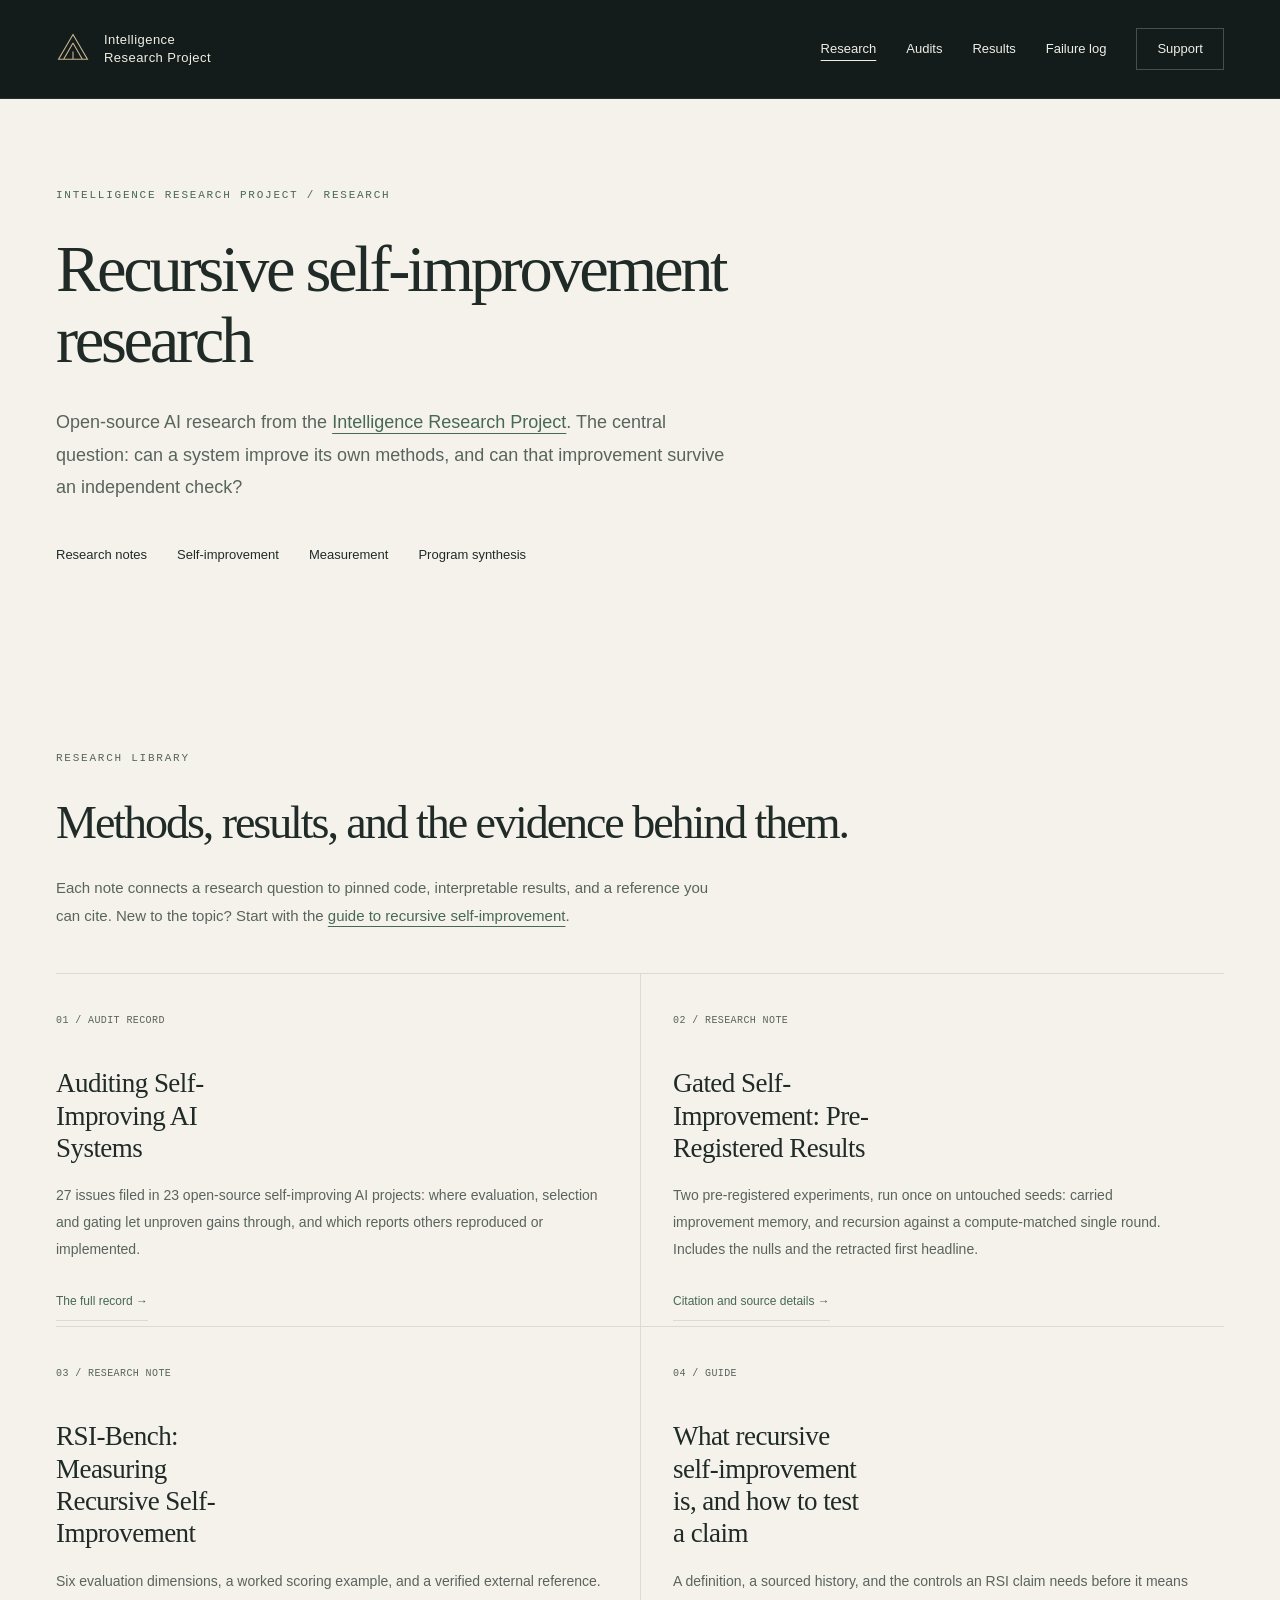
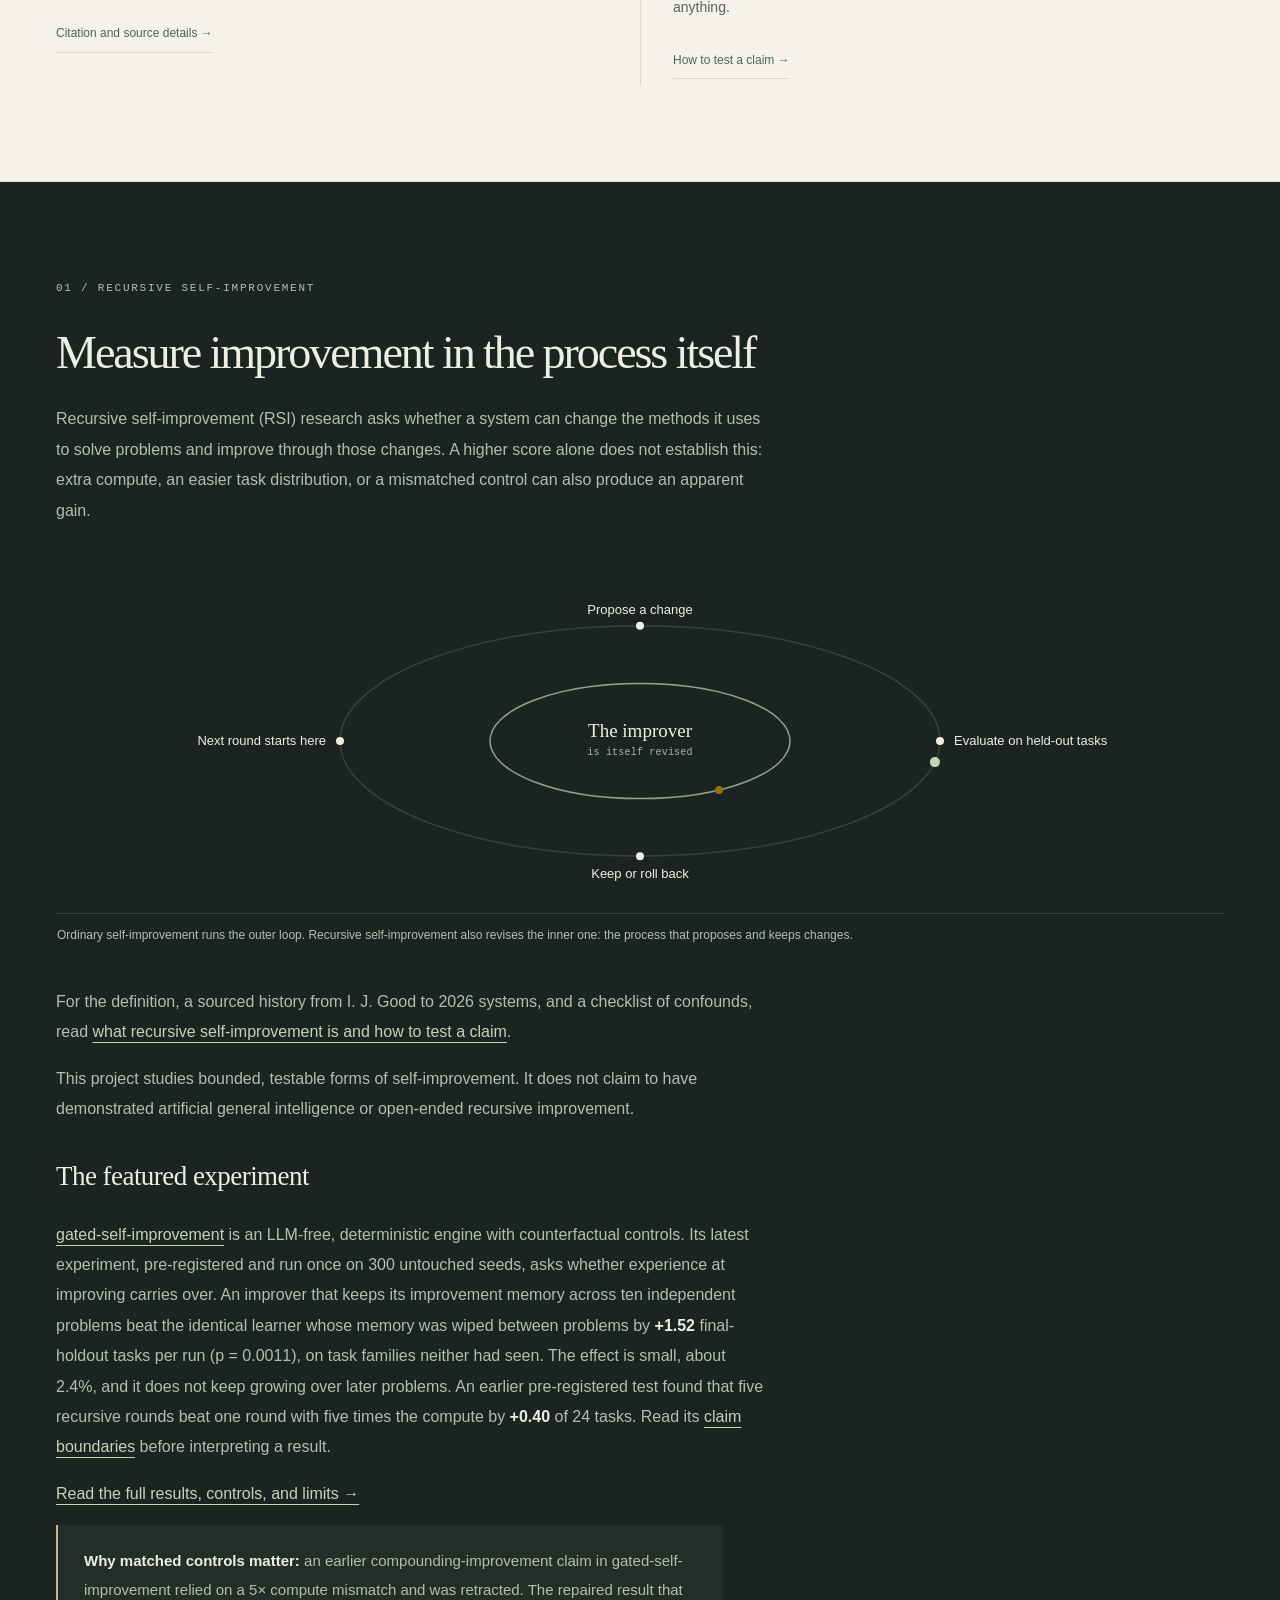
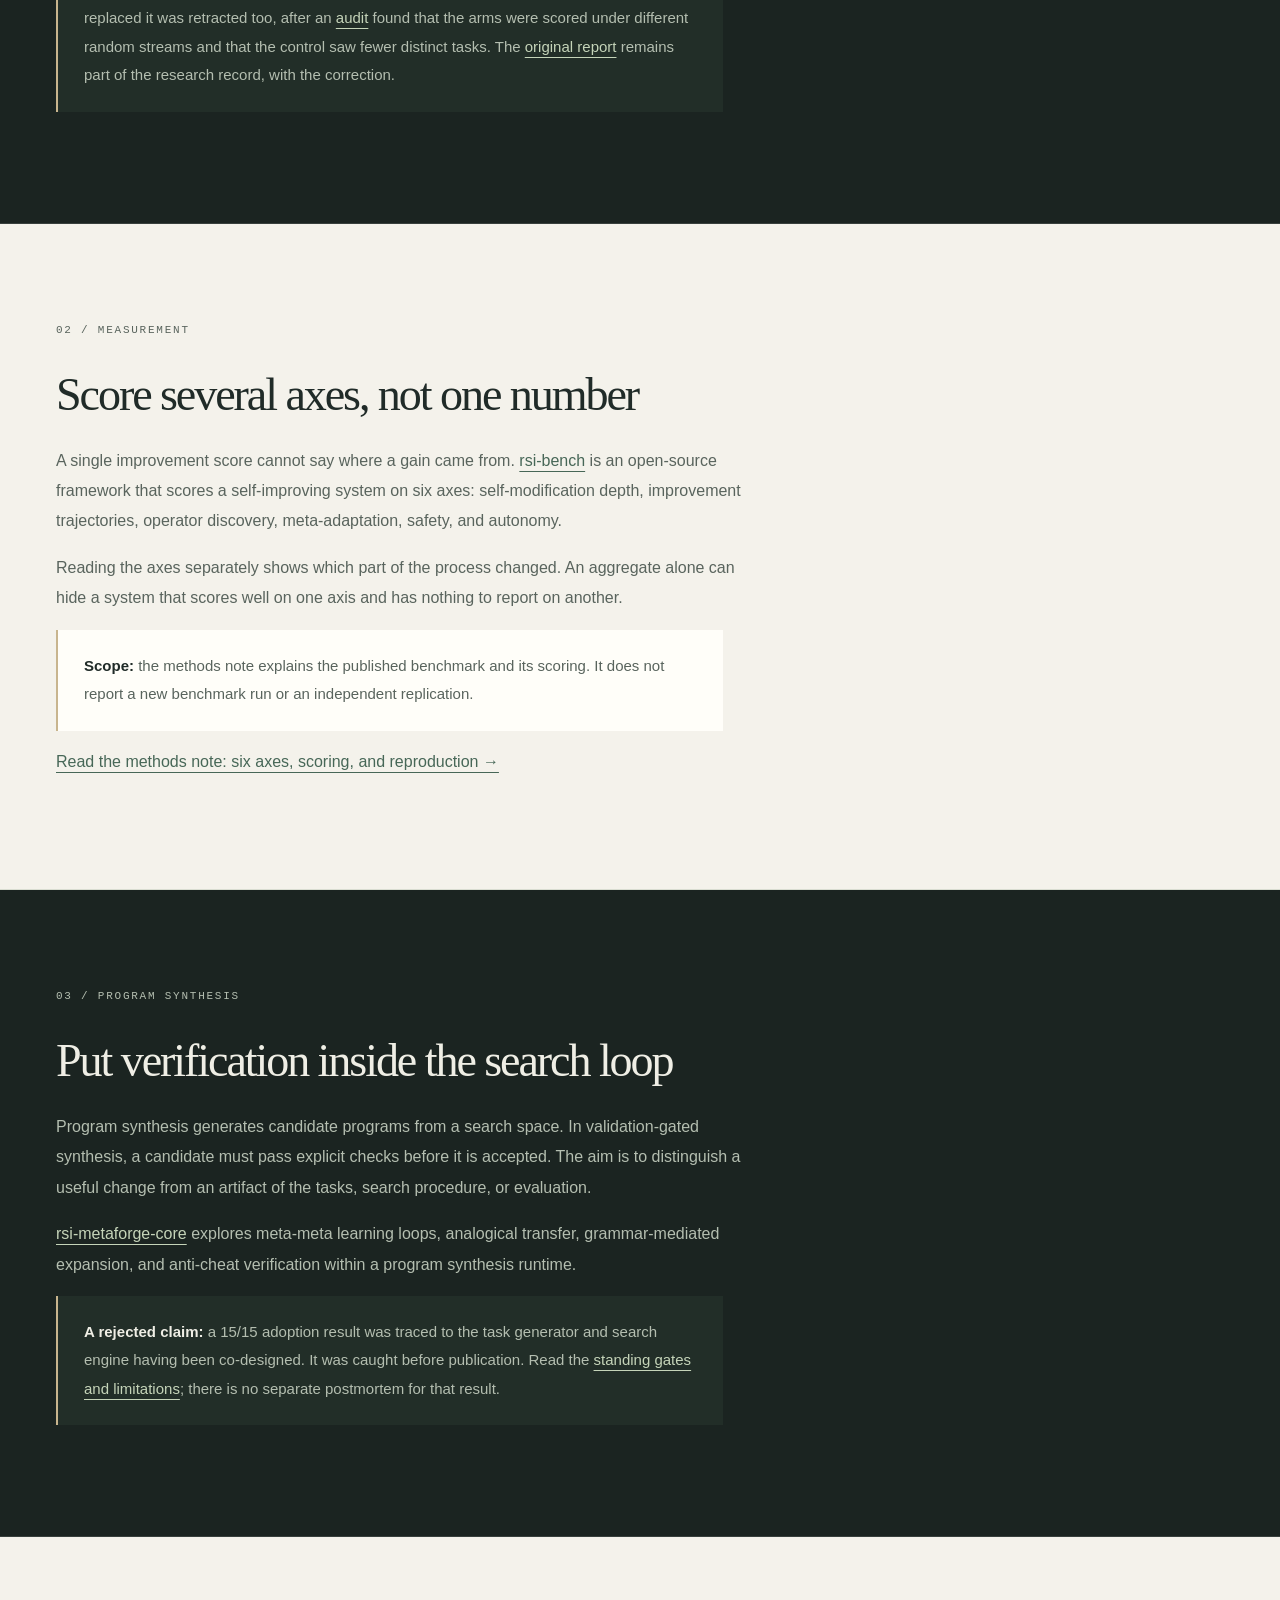
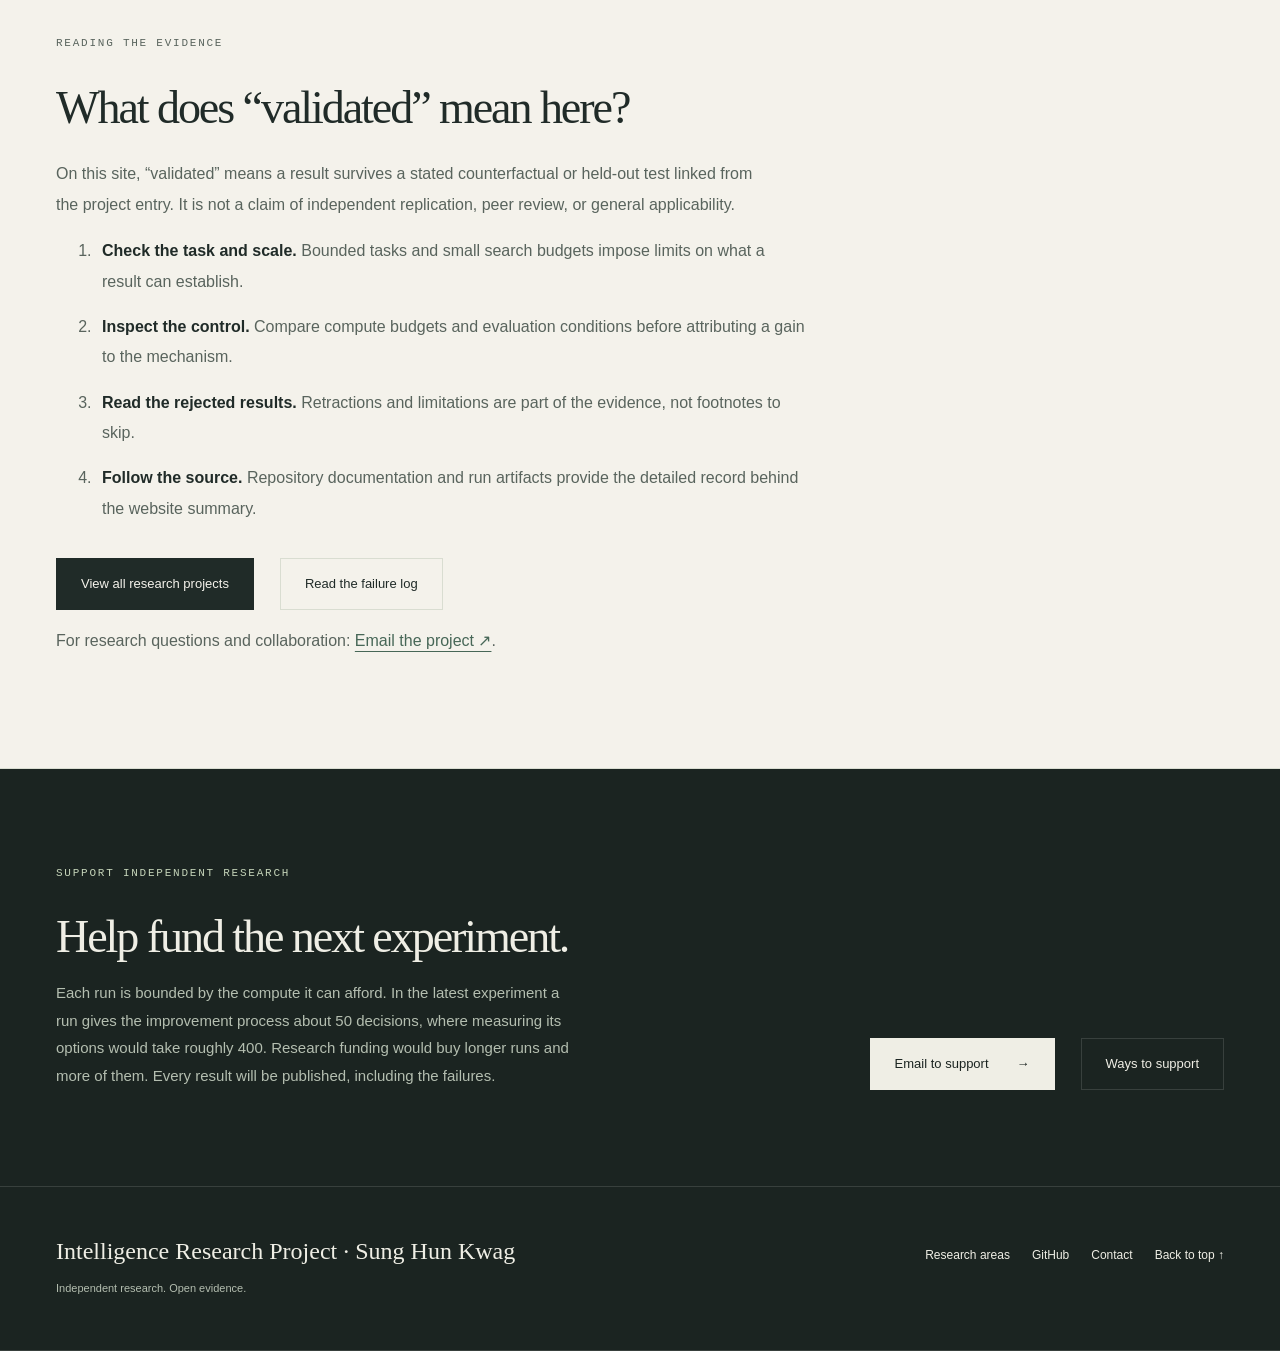
==== commit d278179d: "Remove the Korean name; keep the English name only Co-Authored-By: Claude Opus 5.5 <noreply@anthropi" ====
--- a/research/index.html
+++ b/research/index.html
@@ -48,7 +48,6 @@
       "@id": "https://sunghunkwag.github.io/#person",
       "name": "Sung Hun Kwag",
       "alternateName": [
-        "곽성훈",
         "Sung hun Kwag",
         "sunghunkwag"
       ],
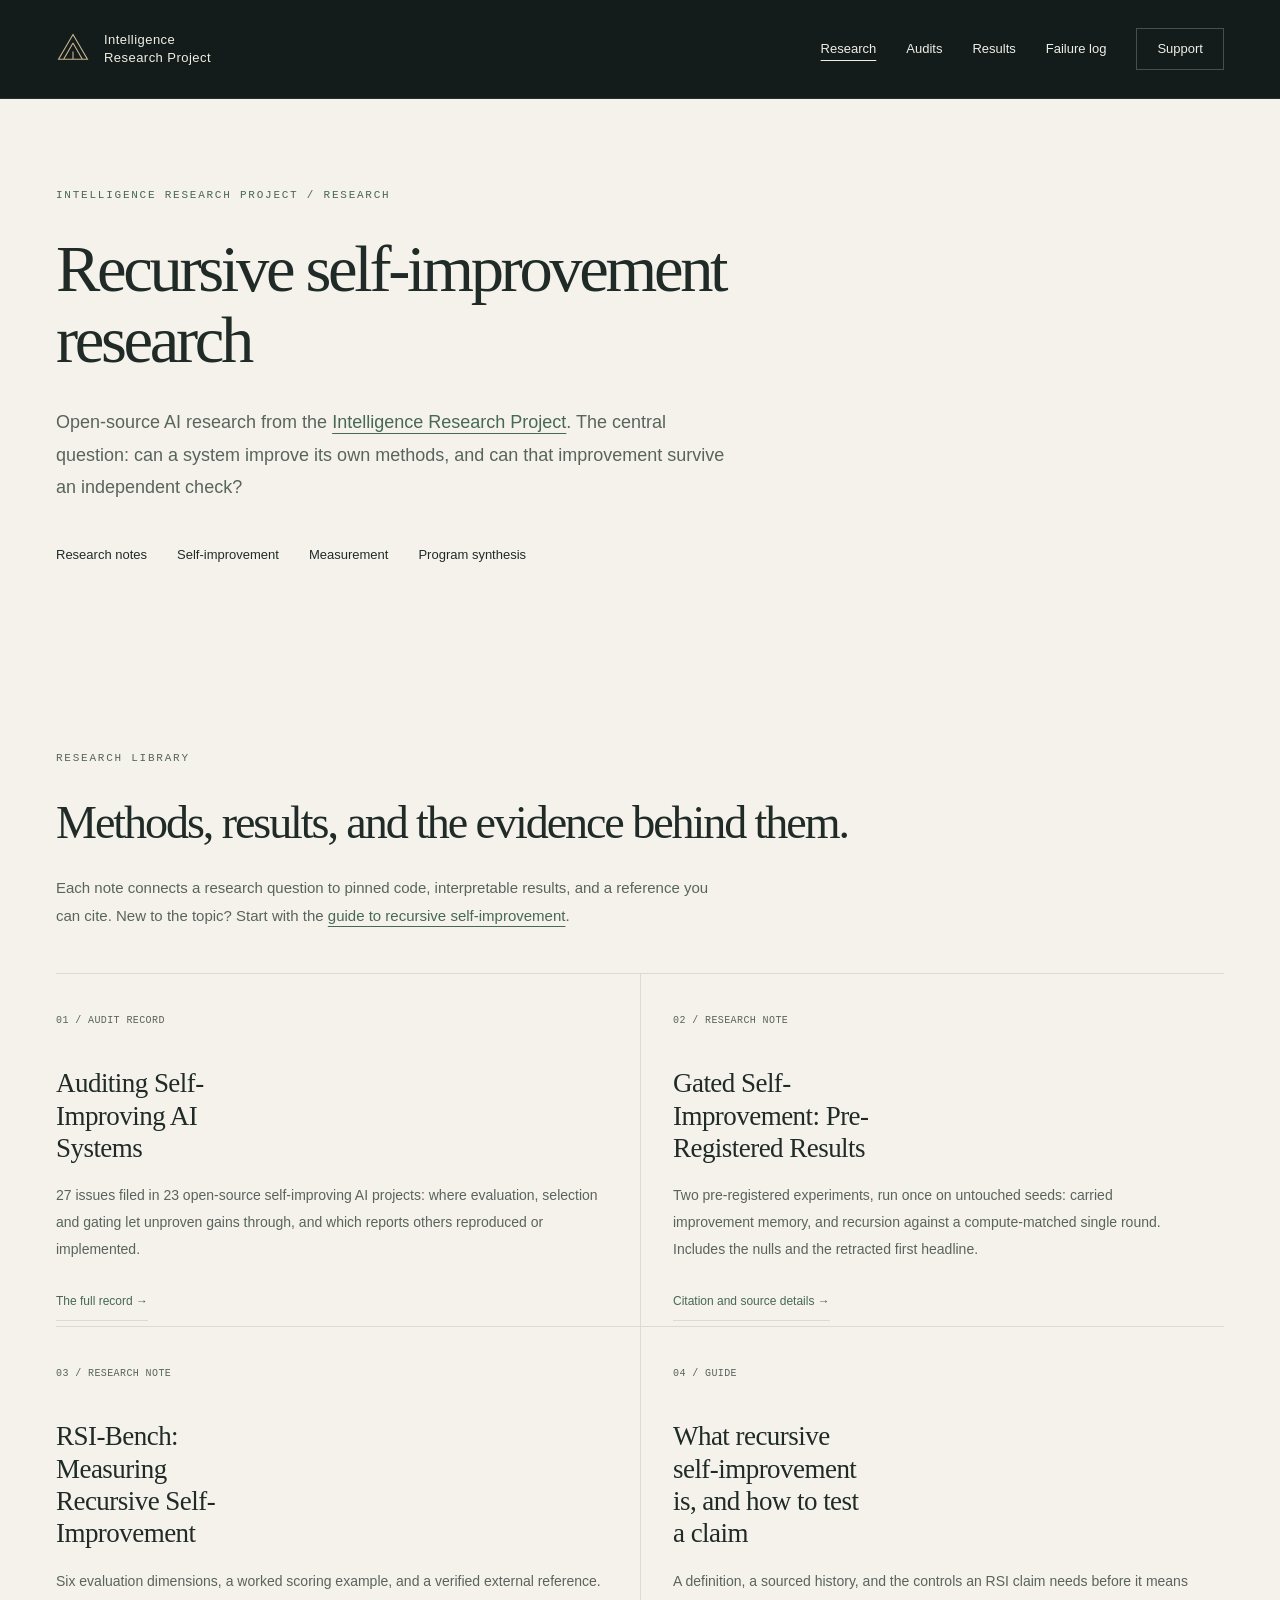
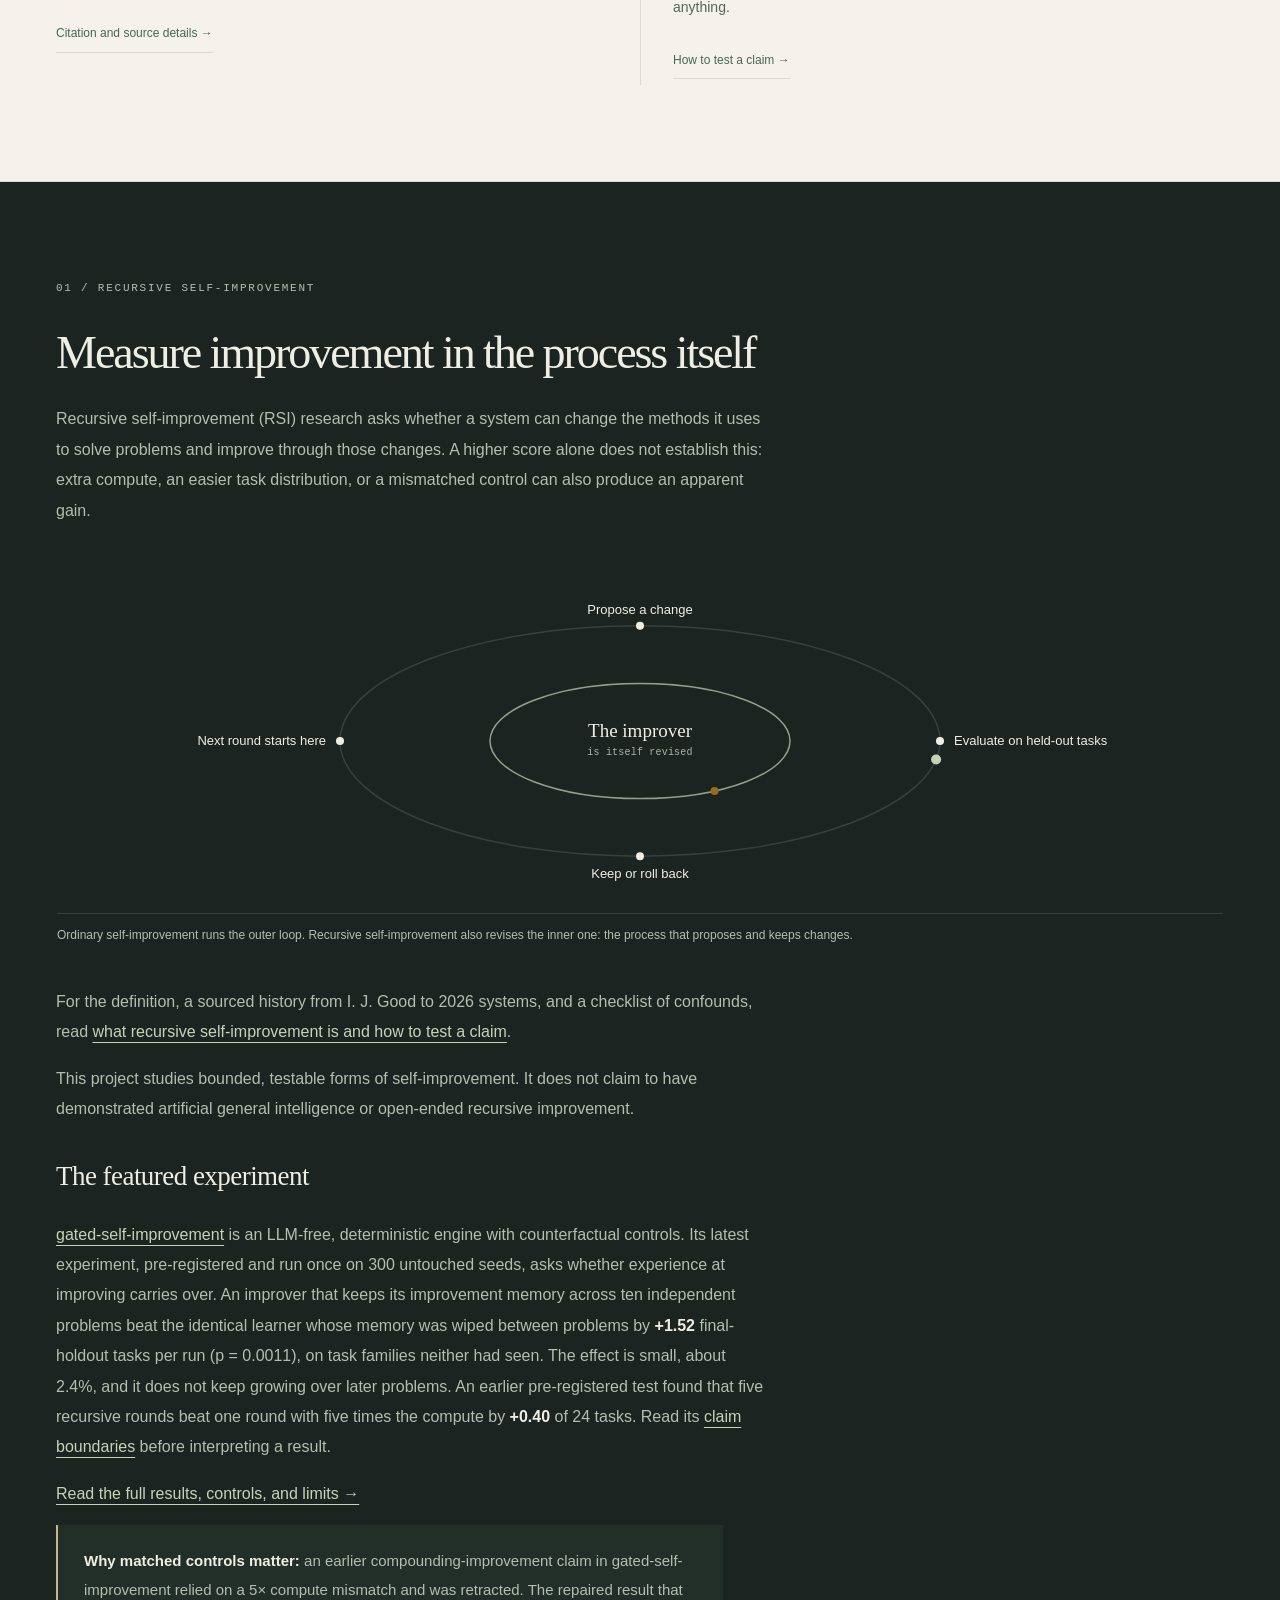
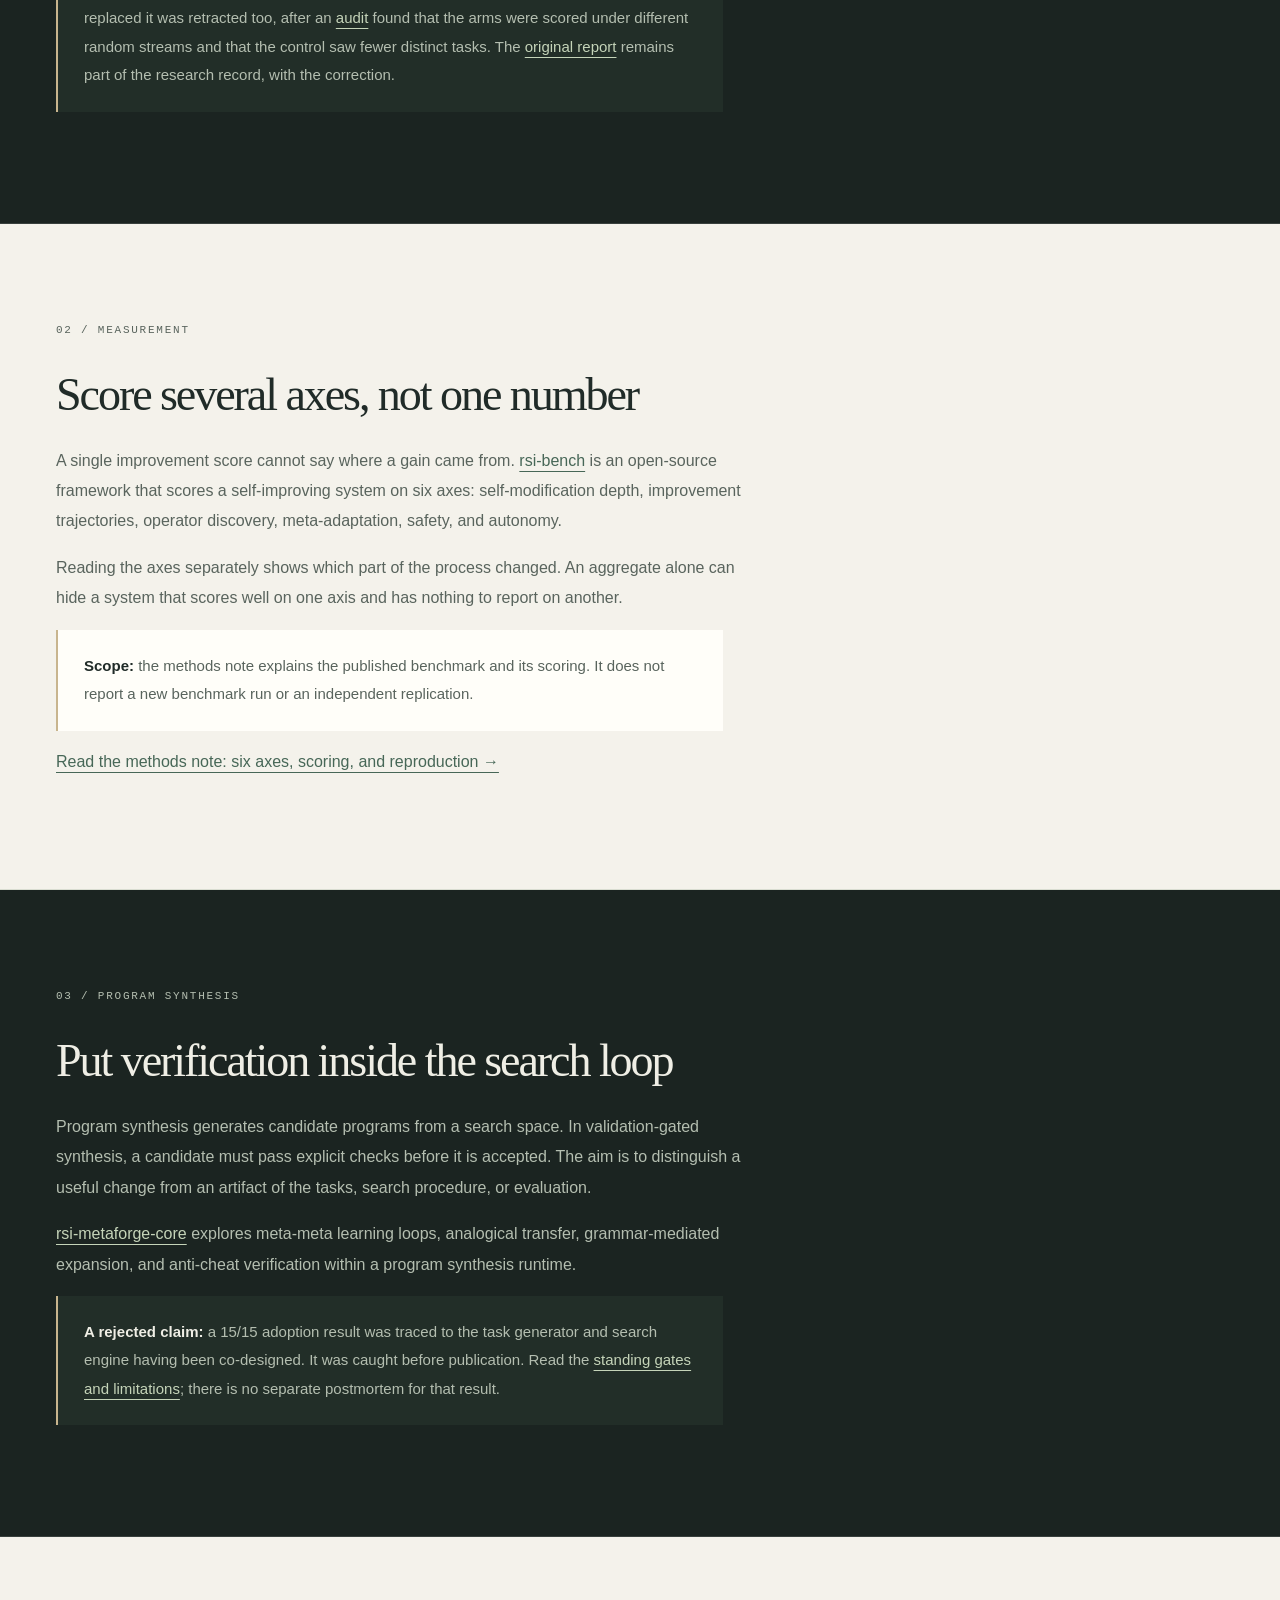
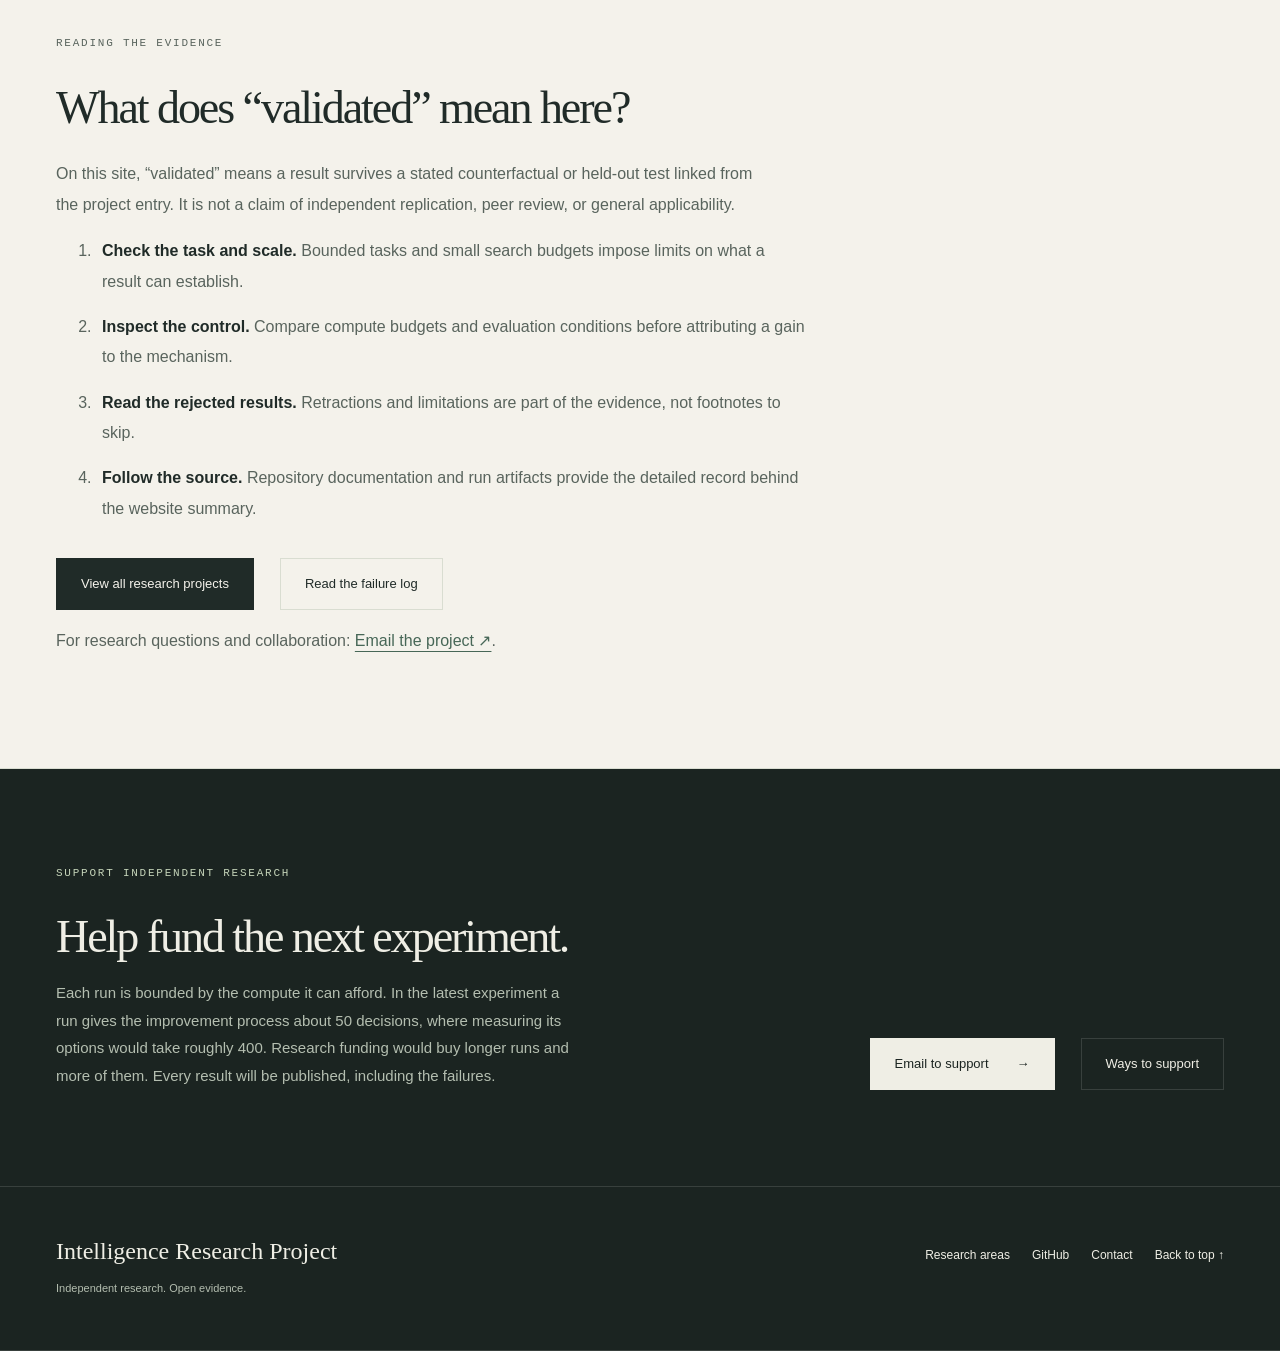
==== commit c09b5b45: "Target recursive self-improvement, not the owner's name, in search metadata - Homepage title and des" ====
--- a/research/index.html
+++ b/research/index.html
@@ -124,6 +124,6 @@
 <p class="note"><strong>A rejected claim:</strong> a 15/15 adoption result was traced to the task generator and search engine having been co-designed. It was caught before publication. Read the <a href="https://github.com/sunghunkwag/rsi-metaforge-core/blob/main/docs/05_limitations.md">standing gates and limitations</a>; there is no separate postmortem for that result.</p></div></section>
 <section class="band band-light research-section" id="evaluation"><div class="wrap"><p class="eyebrow">Reading the evidence</p><h2>What does “validated” mean here?</h2><p>On this site, “validated” means a result survives a stated counterfactual or held-out test linked from the project entry. It is not a claim of independent replication, peer review, or general applicability.</p><ol><li><strong>Check the task and scale.</strong> Bounded tasks and small search budgets impose limits on what a result can establish.</li><li><strong>Inspect the control.</strong> Compare compute budgets and evaluation conditions before attributing a gain to the mechanism.</li><li><strong>Read the rejected results.</strong> Retractions and limitations are part of the evidence, not footnotes to skip.</li><li><strong>Follow the source.</strong> Repository documentation and run artifacts provide the detailed record behind the website summary.</li></ol><div class="hero-actions"><a class="btn btn-solid" href="/#results">View all research projects</a><a class="btn btn-ghost" href="/#failures">Read the failure log</a></div><p>For research questions and collaboration: <a href="mailto:sunghunkwag@gmail.com">Email the project ↗</a>.</p></div></section>
 </main><section class="band band-dark support-strip" aria-labelledby="support-strip-title"><div class="wrap support-strip-inner"><div><p class="eyebrow">Support independent research</p><h2 id="support-strip-title">Help fund the next experiment.</h2><p>Each run is bounded by the compute it can afford. In the latest experiment a run gives the improvement process about 50 decisions, where measuring its options would take roughly 400. Research funding would buy longer runs and more of them. Every result will be published, including the failures.</p></div><div class="hero-actions"><a class="btn btn-solid" href="mailto:sunghunkwag@gmail.com?subject=Supporting%20the%20Intelligence%20Research%20Project&amp;body=Hello%2C%0A%0AI%20read%20a%20research%20note%20and%20would%20like%20to%20support%20the%20project.%0A%0AWhat%20I%20would%20like%20to%20support%20%28research%20funding%2C%20a%20specific%20experiment%2C%20other%29%3A%0AApproximate%20amount%3A%0A%0AThank%20you.">Email to support <span aria-hidden="true">→</span></a><a class="btn btn-ghost" href="/#support">Ways to support</a></div></div></section><footer class="band band-dark"><div class="wrap footer-inner">
-  <p>Intelligence Research Project · Sung Hun Kwag<br><span class="footer-note">Independent research. Open evidence.</span></p>
+  <p>Intelligence Research Project<br><span class="footer-note">Independent research. Open evidence.</span></p>
   <div class="nav-links"><a href="/research/">Research areas</a><a href="https://github.com/sunghunkwag">GitHub</a><a href="mailto:sunghunkwag@gmail.com">Contact</a><a href="#top">Back to top ↑</a></div>
   </div></footer></div></body></html>
--- a/assets/site.css
+++ b/assets/site.css
@@ -317,9 +317,7 @@
 
 /* Featured result plus two entries: two columns on wide screens. */
 @media(min-width:1051px){#results .log-group{grid-template-columns:repeat(2,minmax(0,1fr));}}
-/* Audits note and name byline (2026-11-05) */
-.hero-byline{font:11px/1.8 var(--mono);letter-spacing:.04em;color:#aebbb1;margin:18px 0 0;}
-.hero-byline strong{font-weight:600;color:inherit;}
+/* Audits note (2026-11-05) */
 .pattern-list li{margin-bottom:20px;}
 .pattern-refs{display:block;font:11px/1.9 var(--mono);margin-top:6px;}
 @media(min-width:761px){.audit-grid .topic-card:nth-child(3n+1){padding-left:0;border-left:0;}.audit-grid .topic-card:nth-child(n+4){border-top:1px solid var(--line);}.notes-grid{grid-template-columns:repeat(2,minmax(0,1fr));}.notes-grid .topic-card:nth-child(odd){padding-left:0;border-left:0;}.notes-grid .topic-card:nth-child(n+3){border-top:1px solid var(--line);}}
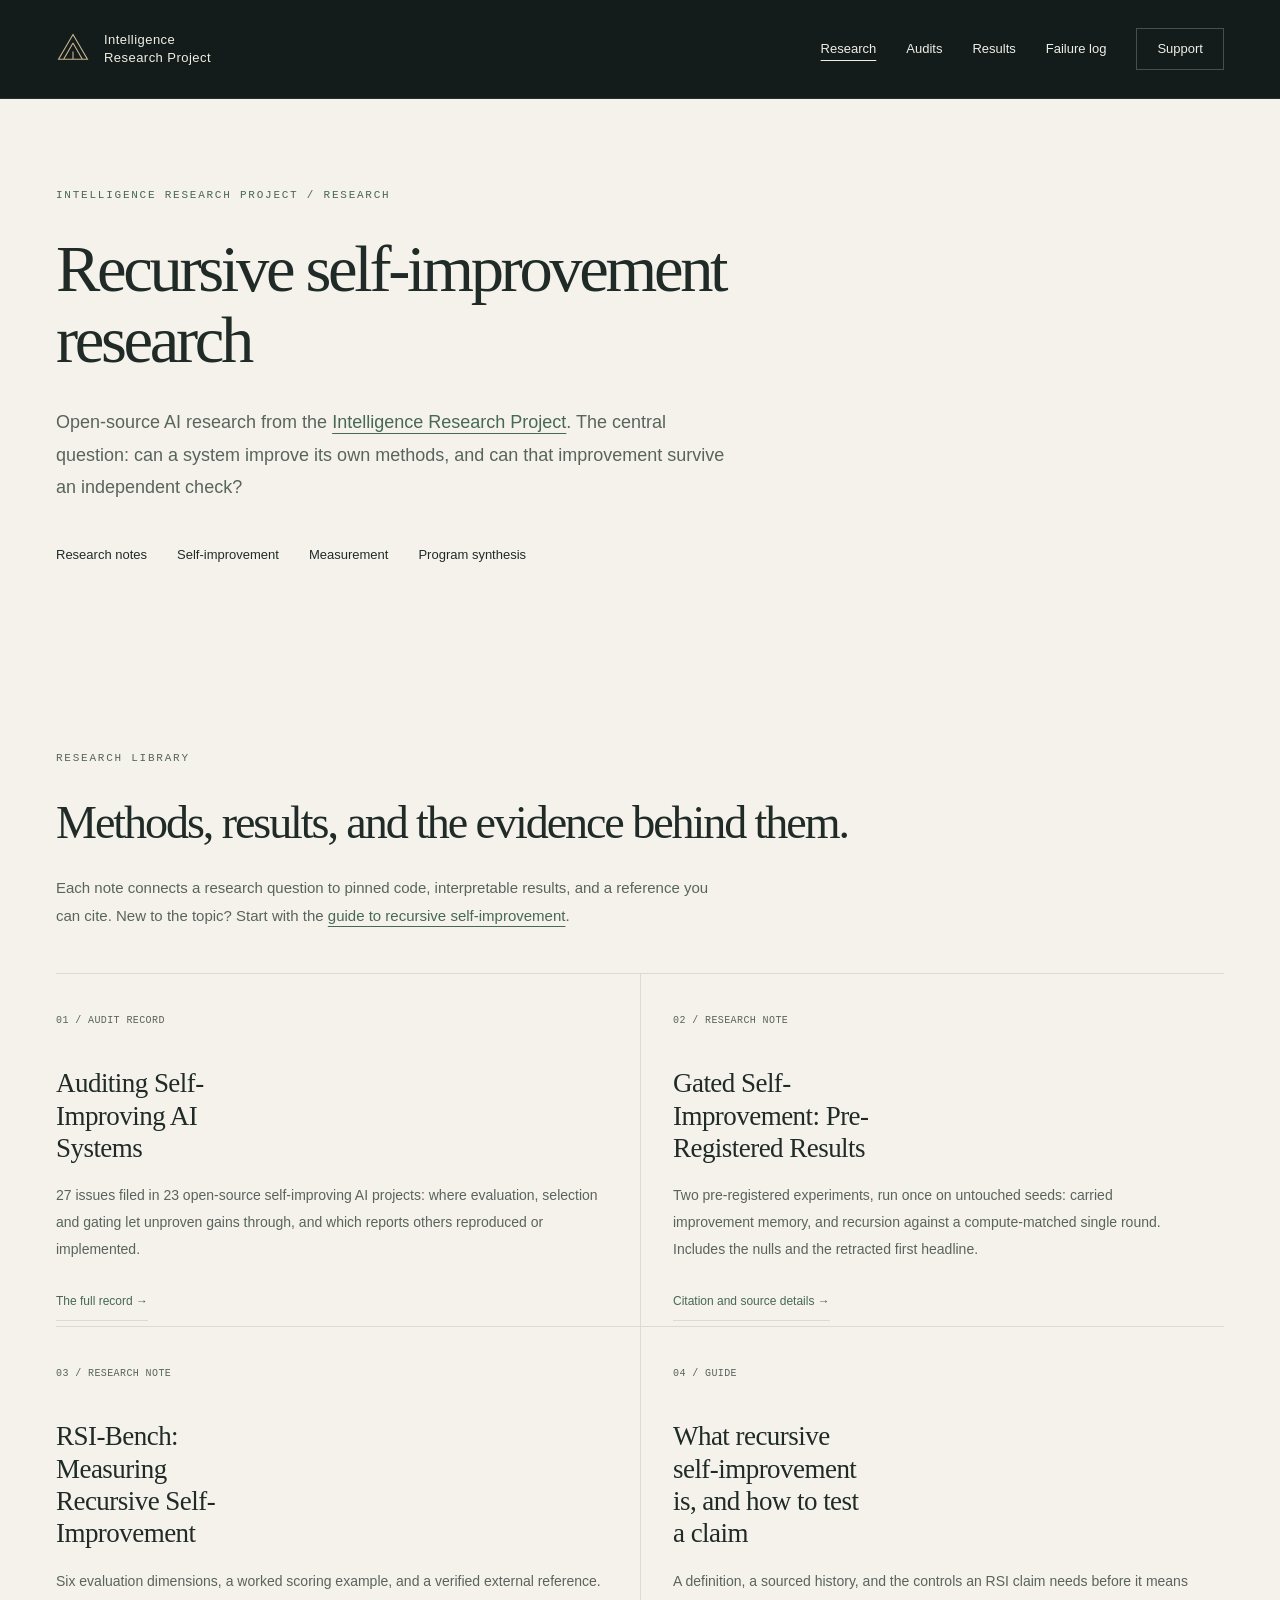
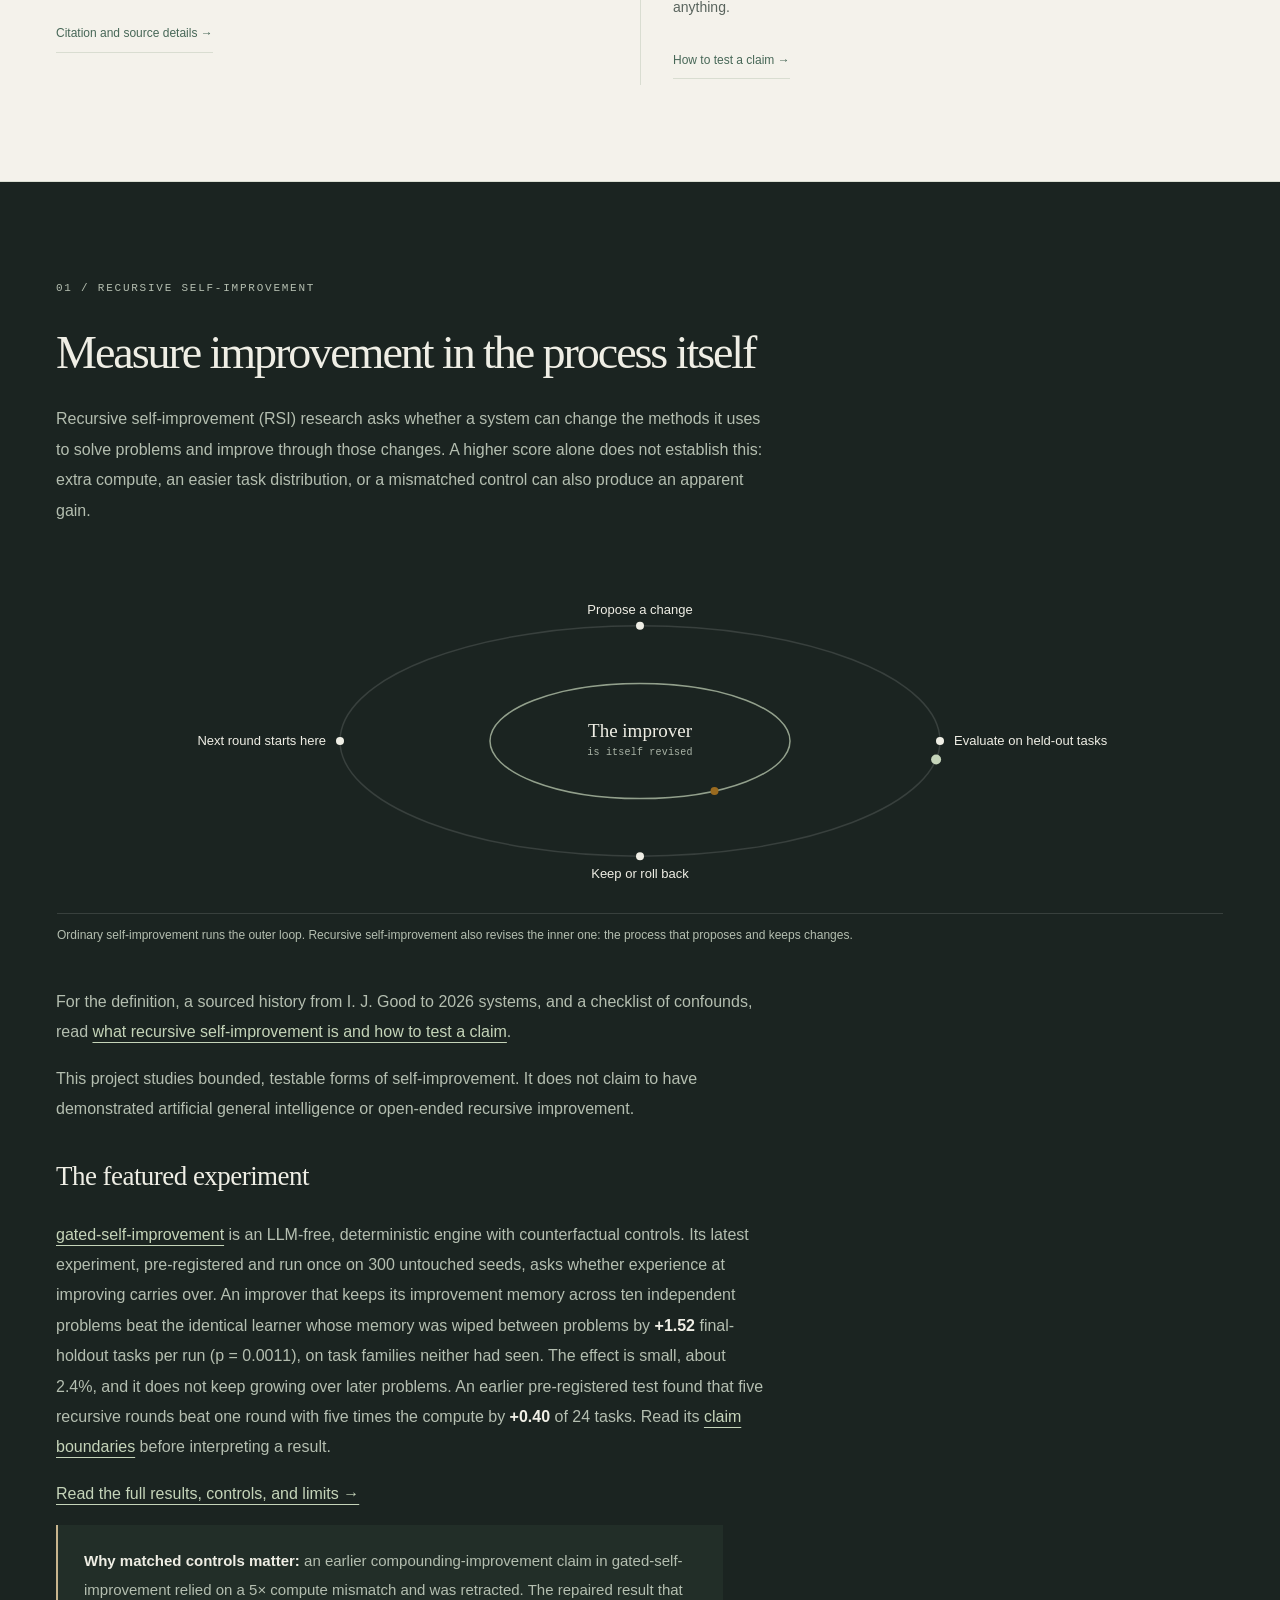
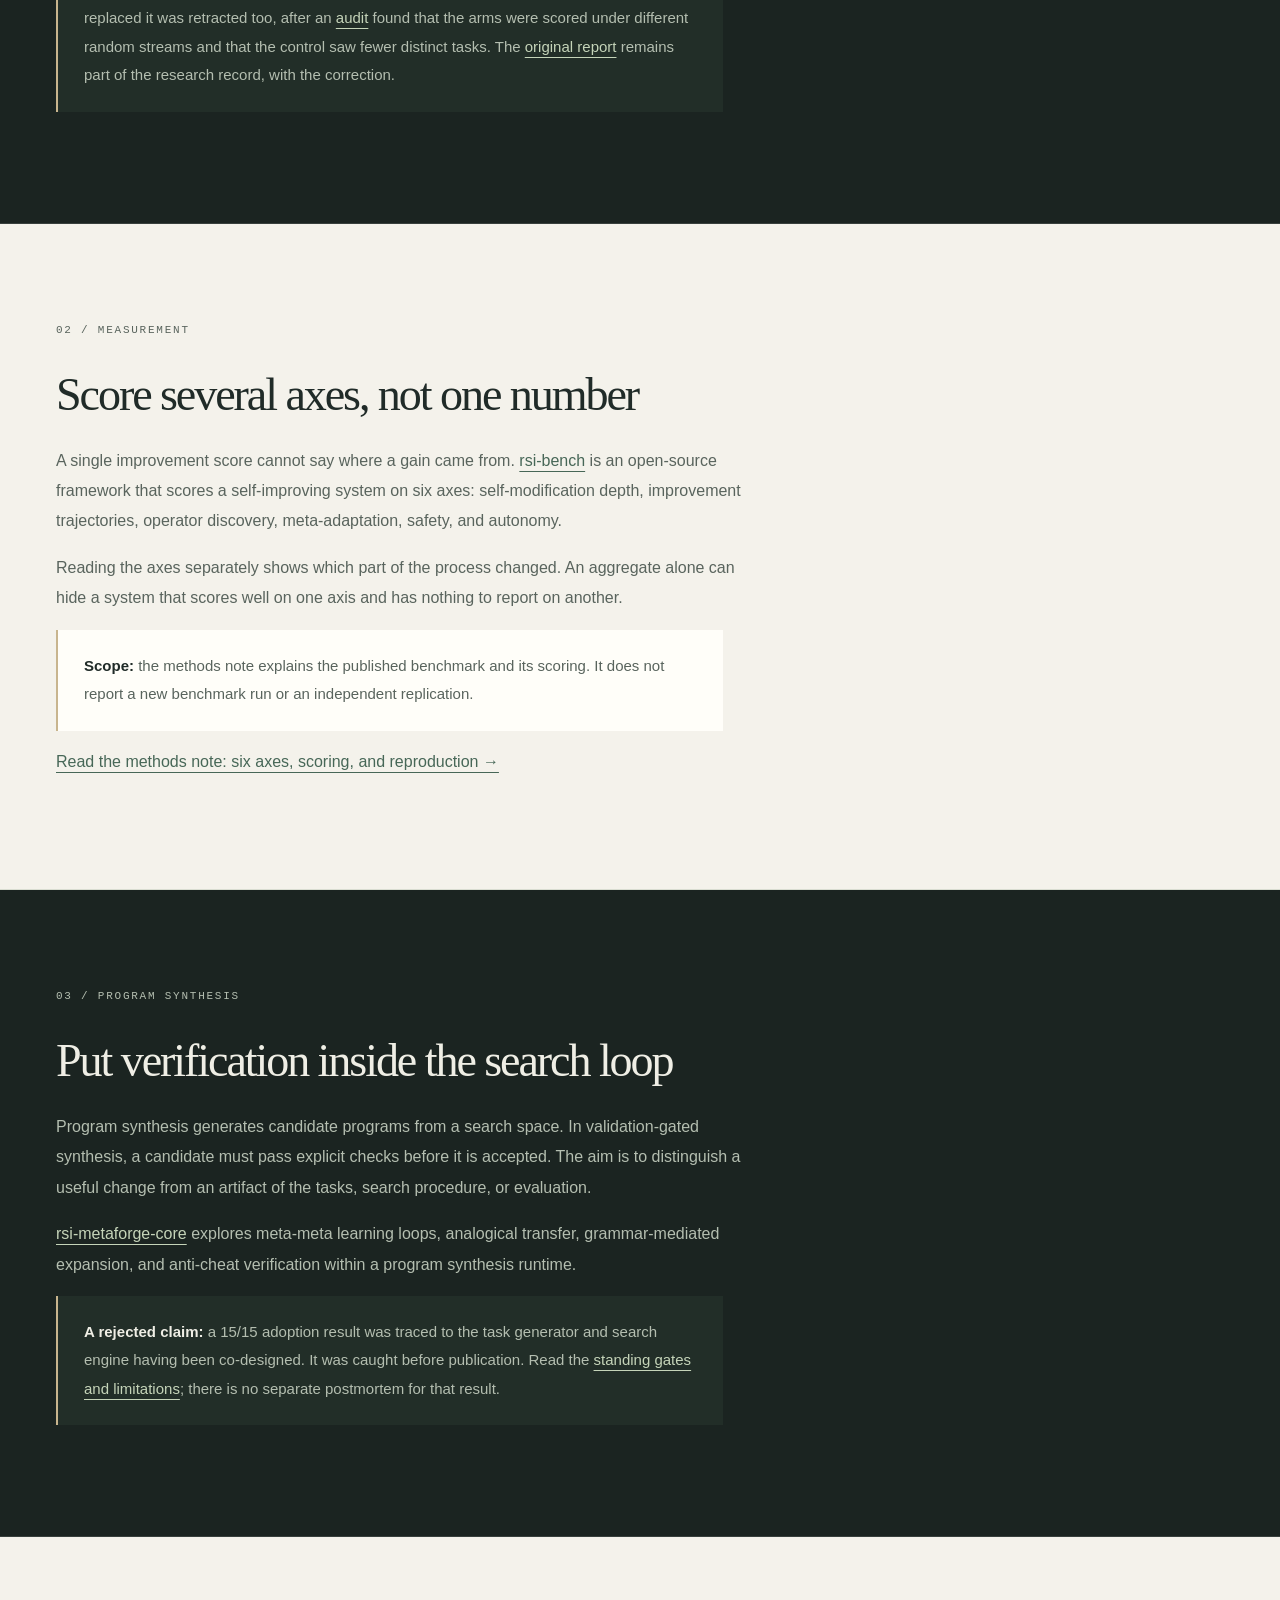
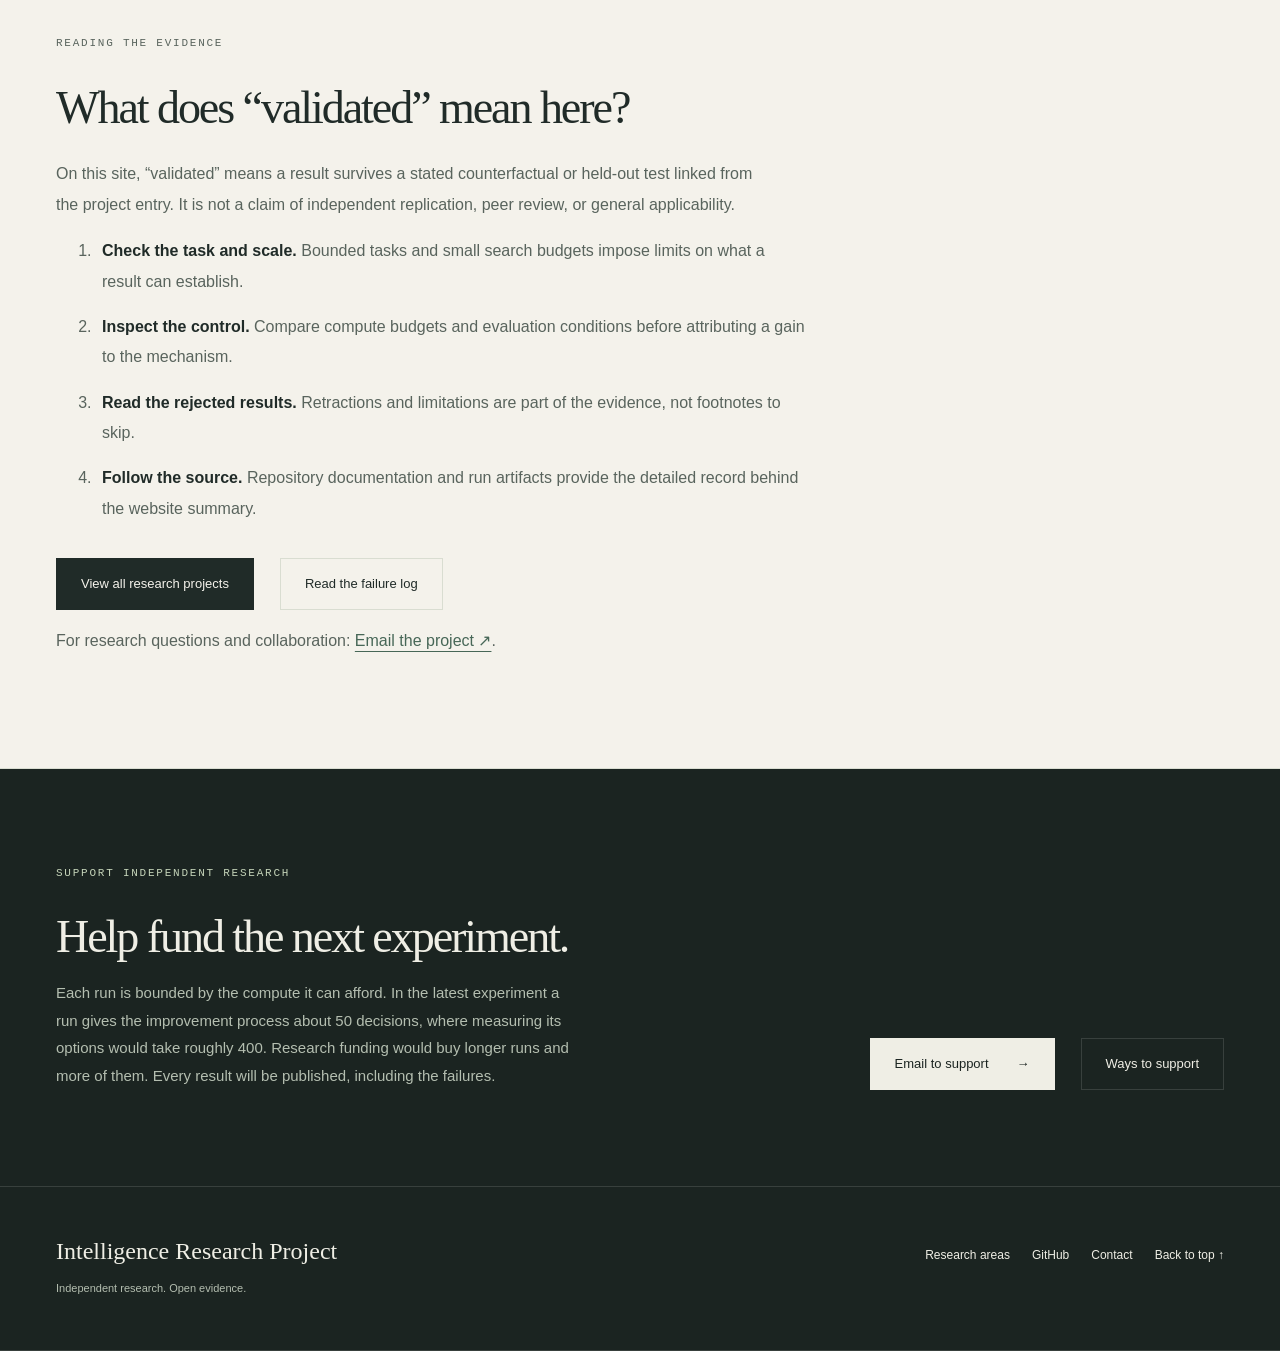
==== commit a894c876: "Remove the owner's personal name from the site entirely - author meta is the project on every page -" ====
--- a/research/index.html
+++ b/research/index.html
@@ -5,7 +5,7 @@
 <meta name="viewport" content="width=device-width, initial-scale=1.0">
 <title>Recursive Self-Improvement Research: Experiments and Methods | Intelligence Research Project</title>
 <meta name="description" content="Explore recursive self-improvement experiments with matched-compute controls, a multi-axis RSI benchmark, and validation-gated program synthesis, with open code and limitations.">
-<meta name="author" content="Sung Hun Kwag">
+<meta name="author" content="Intelligence Research Project">
 <meta name="robots" content="index, follow, max-image-preview:large">
 <link rel="canonical" href="https://sunghunkwag.github.io/research/">
 <meta name="google-site-verification" content="VLRR7e_mlywf18lUX8r34llUfazIfXLyenjHkKhW1Kw">
@@ -38,30 +38,6 @@
         "Counterfactual evaluation",
         "Program synthesis",
         "AI evaluation"
-      ],
-      "founder": {
-        "@id": "https://sunghunkwag.github.io/#person"
-      }
-    },
-    {
-      "@type": "Person",
-      "@id": "https://sunghunkwag.github.io/#person",
-      "name": "Sung Hun Kwag",
-      "alternateName": [
-        "Sung hun Kwag",
-        "sunghunkwag"
-      ],
-      "url": "https://sunghunkwag.github.io/",
-      "jobTitle": "Independent AI researcher",
-      "sameAs": [
-        "https://github.com/sunghunkwag",
-        "https://huggingface.co/stargatek1"
-      ],
-      "knowsAbout": [
-        "Recursive self-improvement",
-        "Self-improving AI agents",
-        "AI evaluation",
-        "Program synthesis"
       ]
     },
     {
@@ -74,7 +50,7 @@
         "@id": "https://sunghunkwag.github.io/#project"
       },
       "author": {
-        "@id": "https://sunghunkwag.github.io/#person"
+        "@id": "https://sunghunkwag.github.io/#project"
       }
     },
     {
